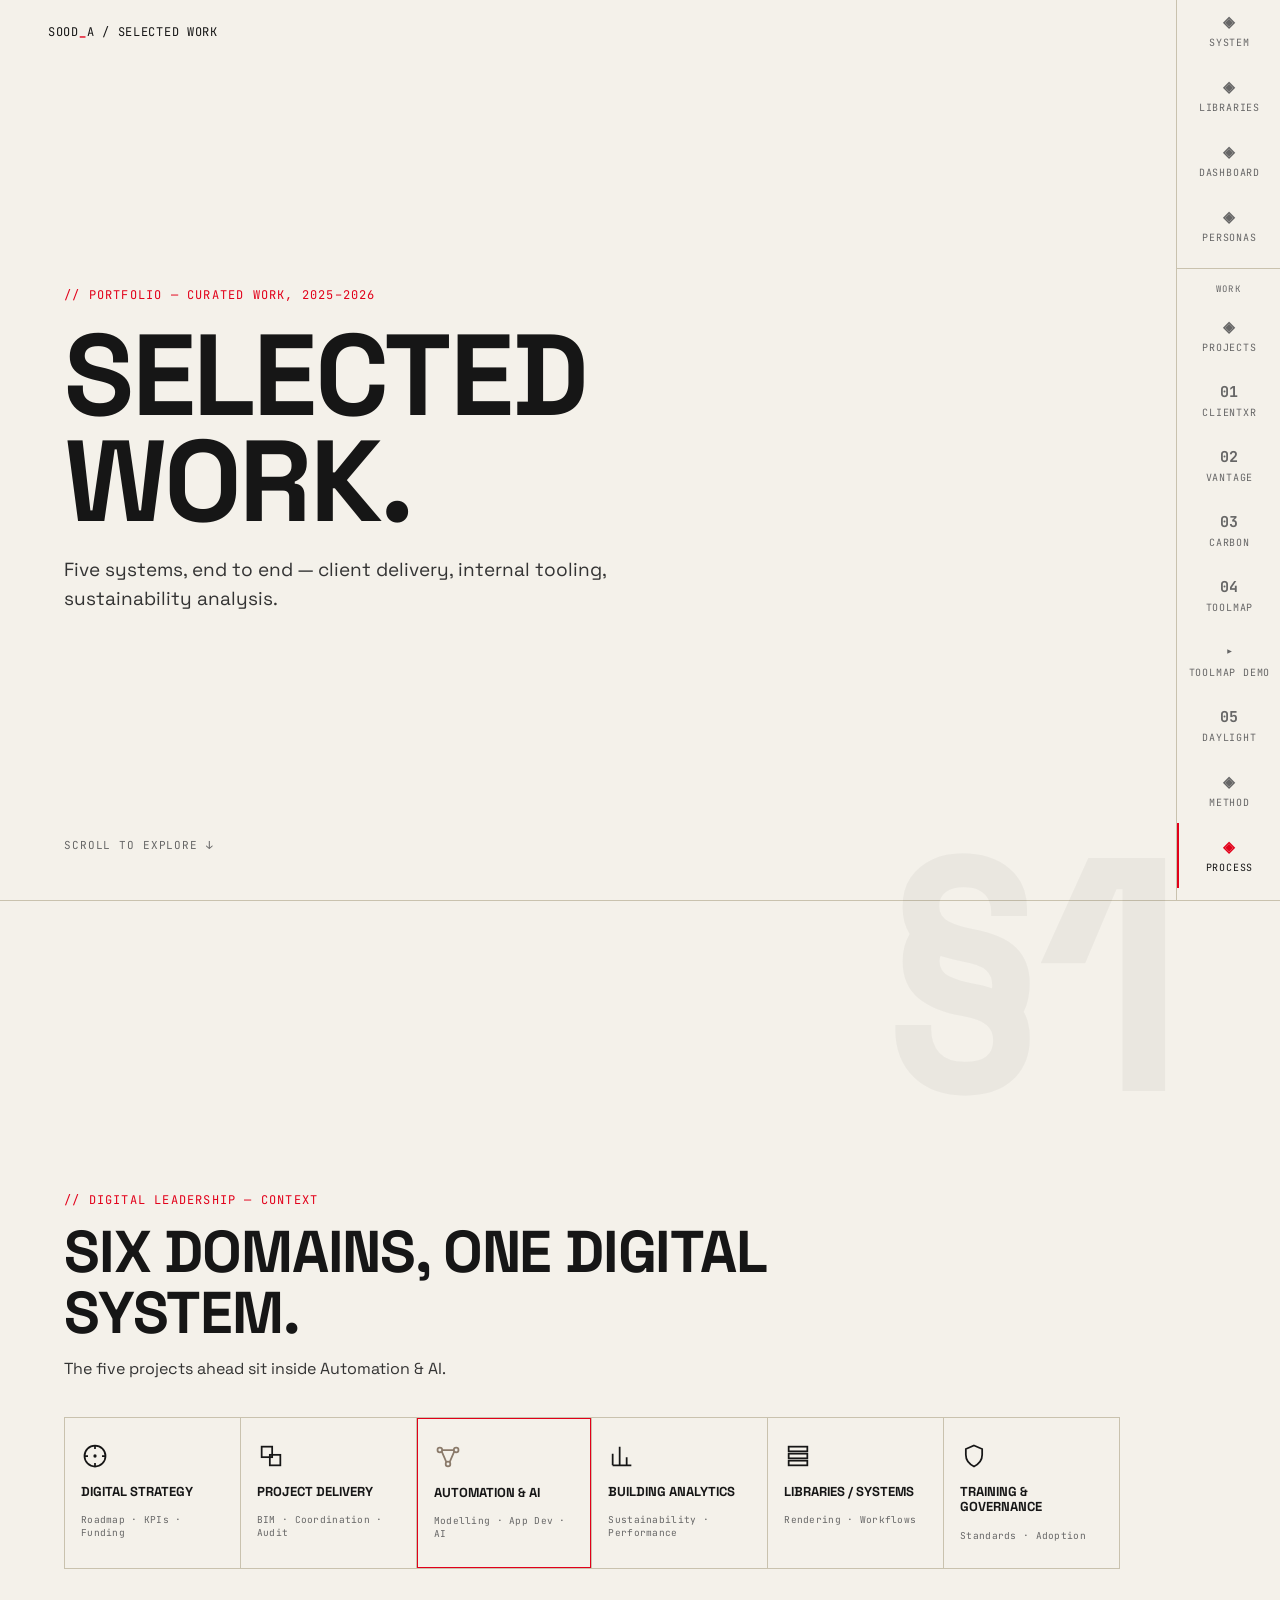
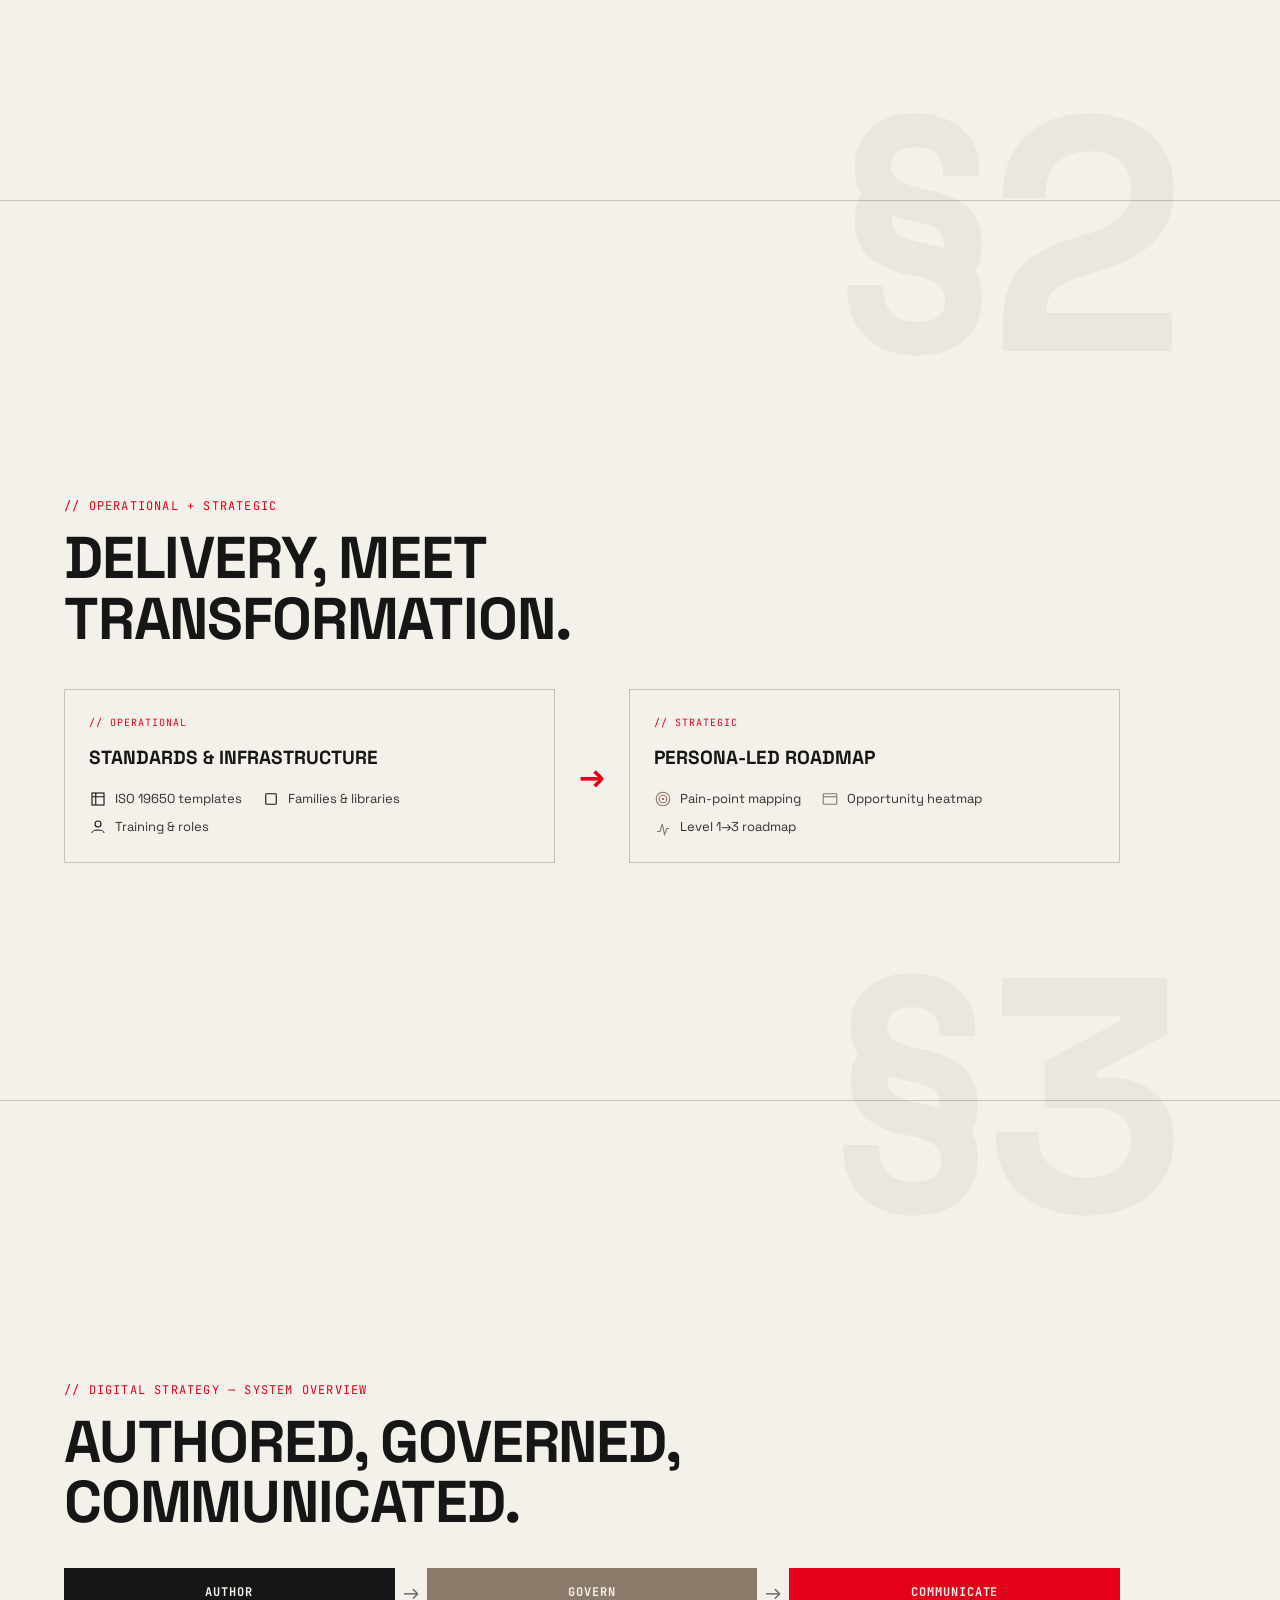
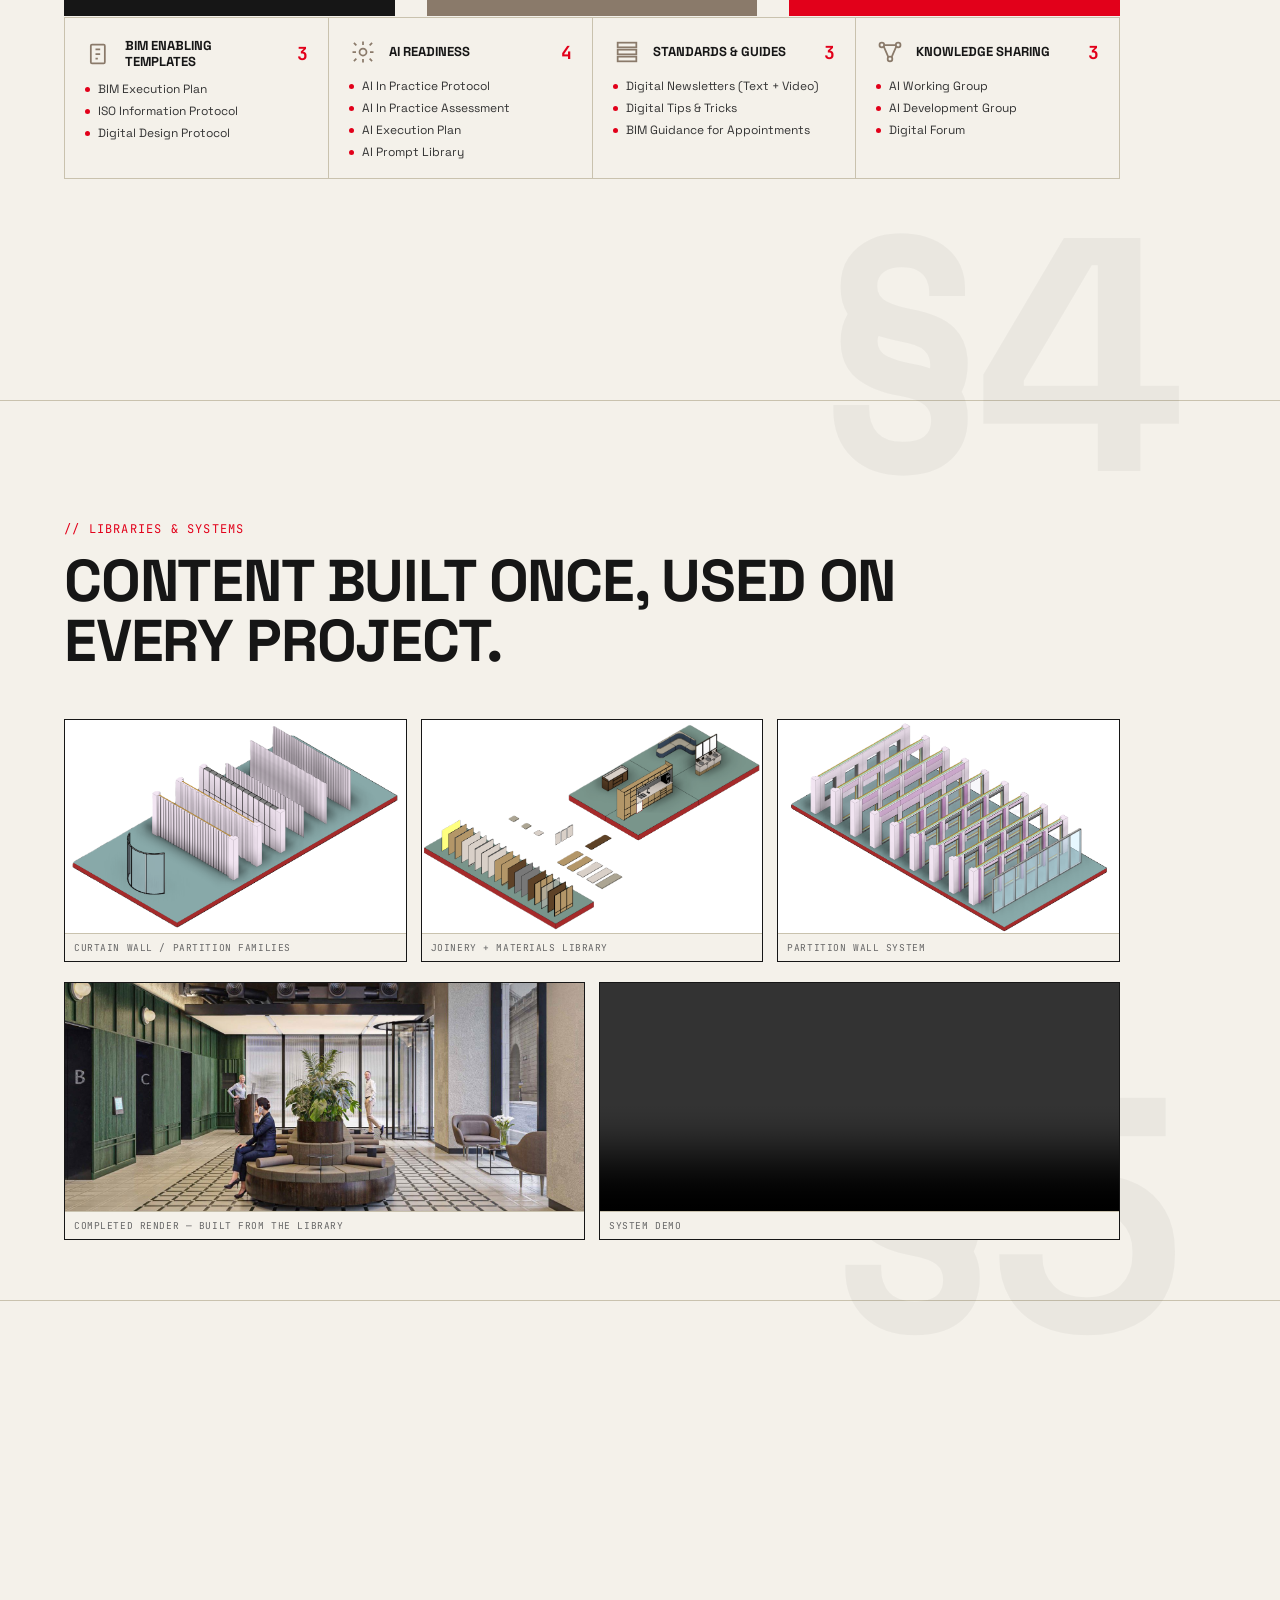
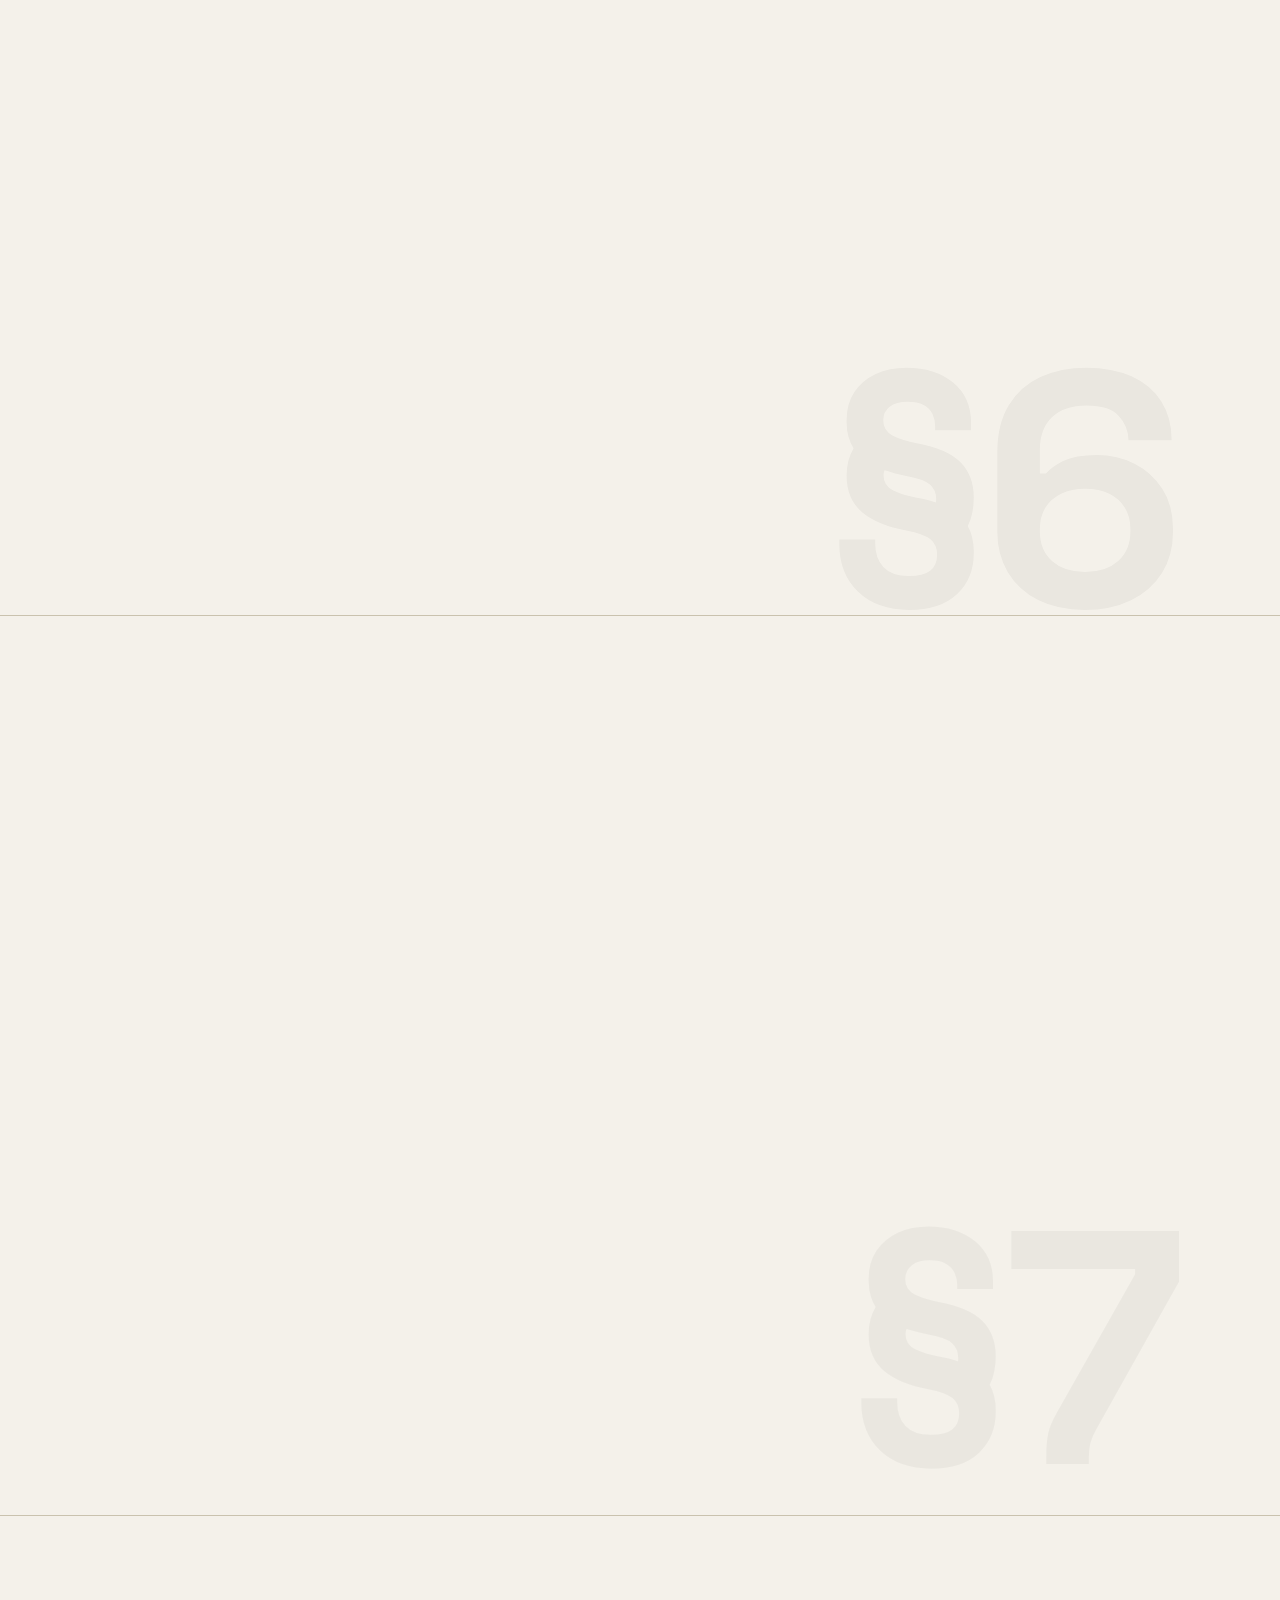
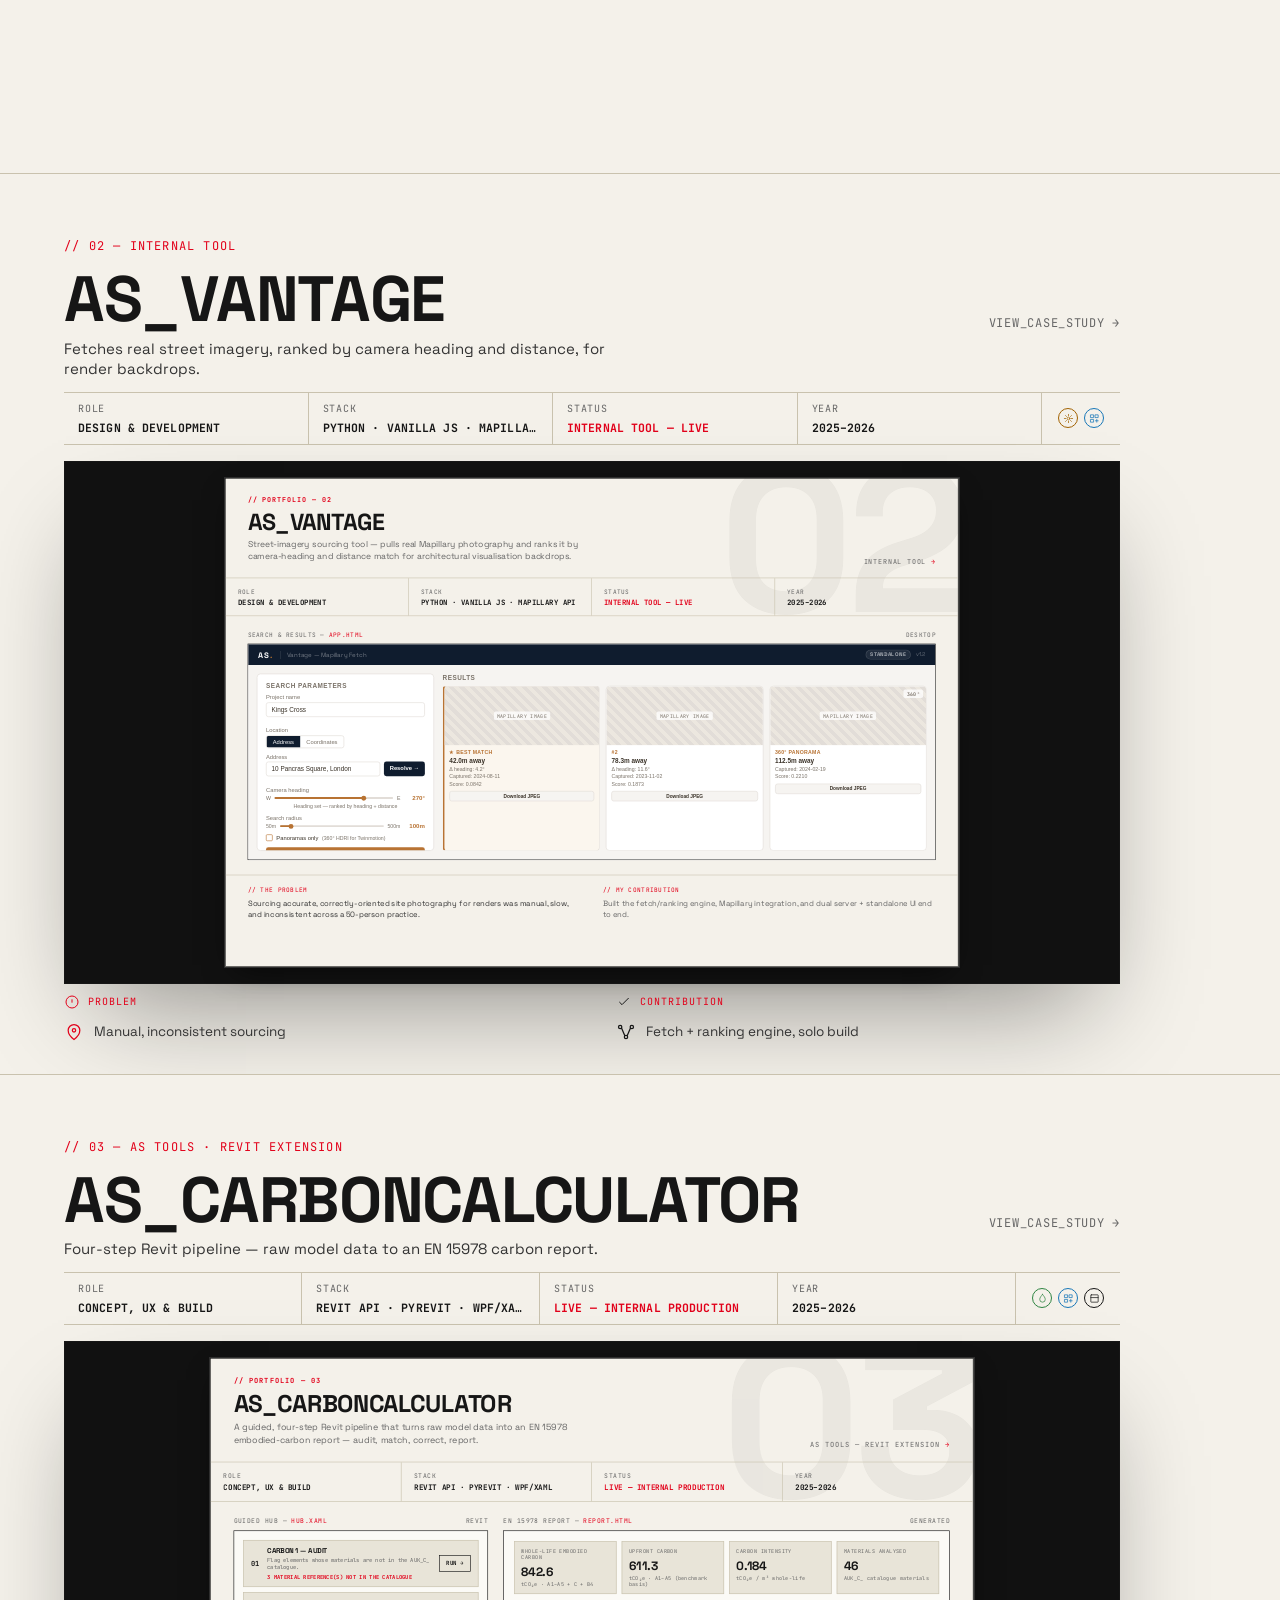
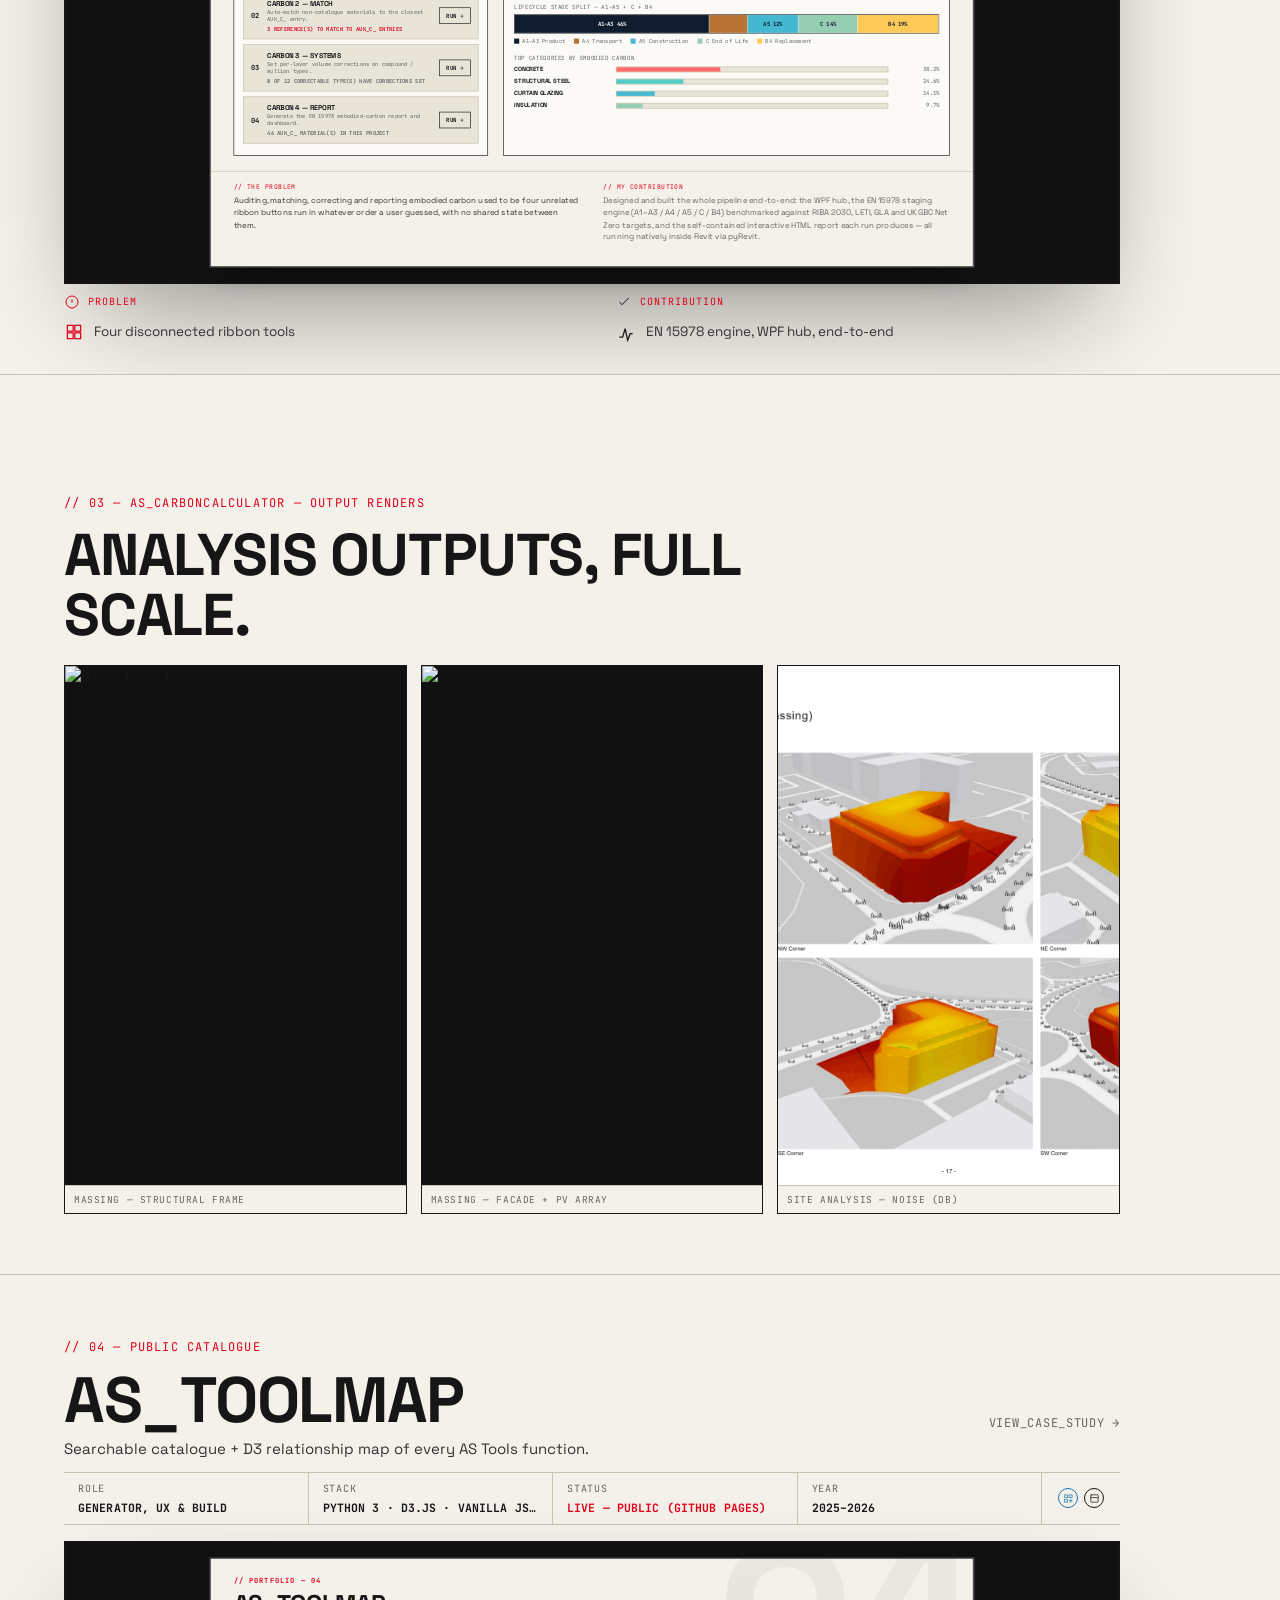
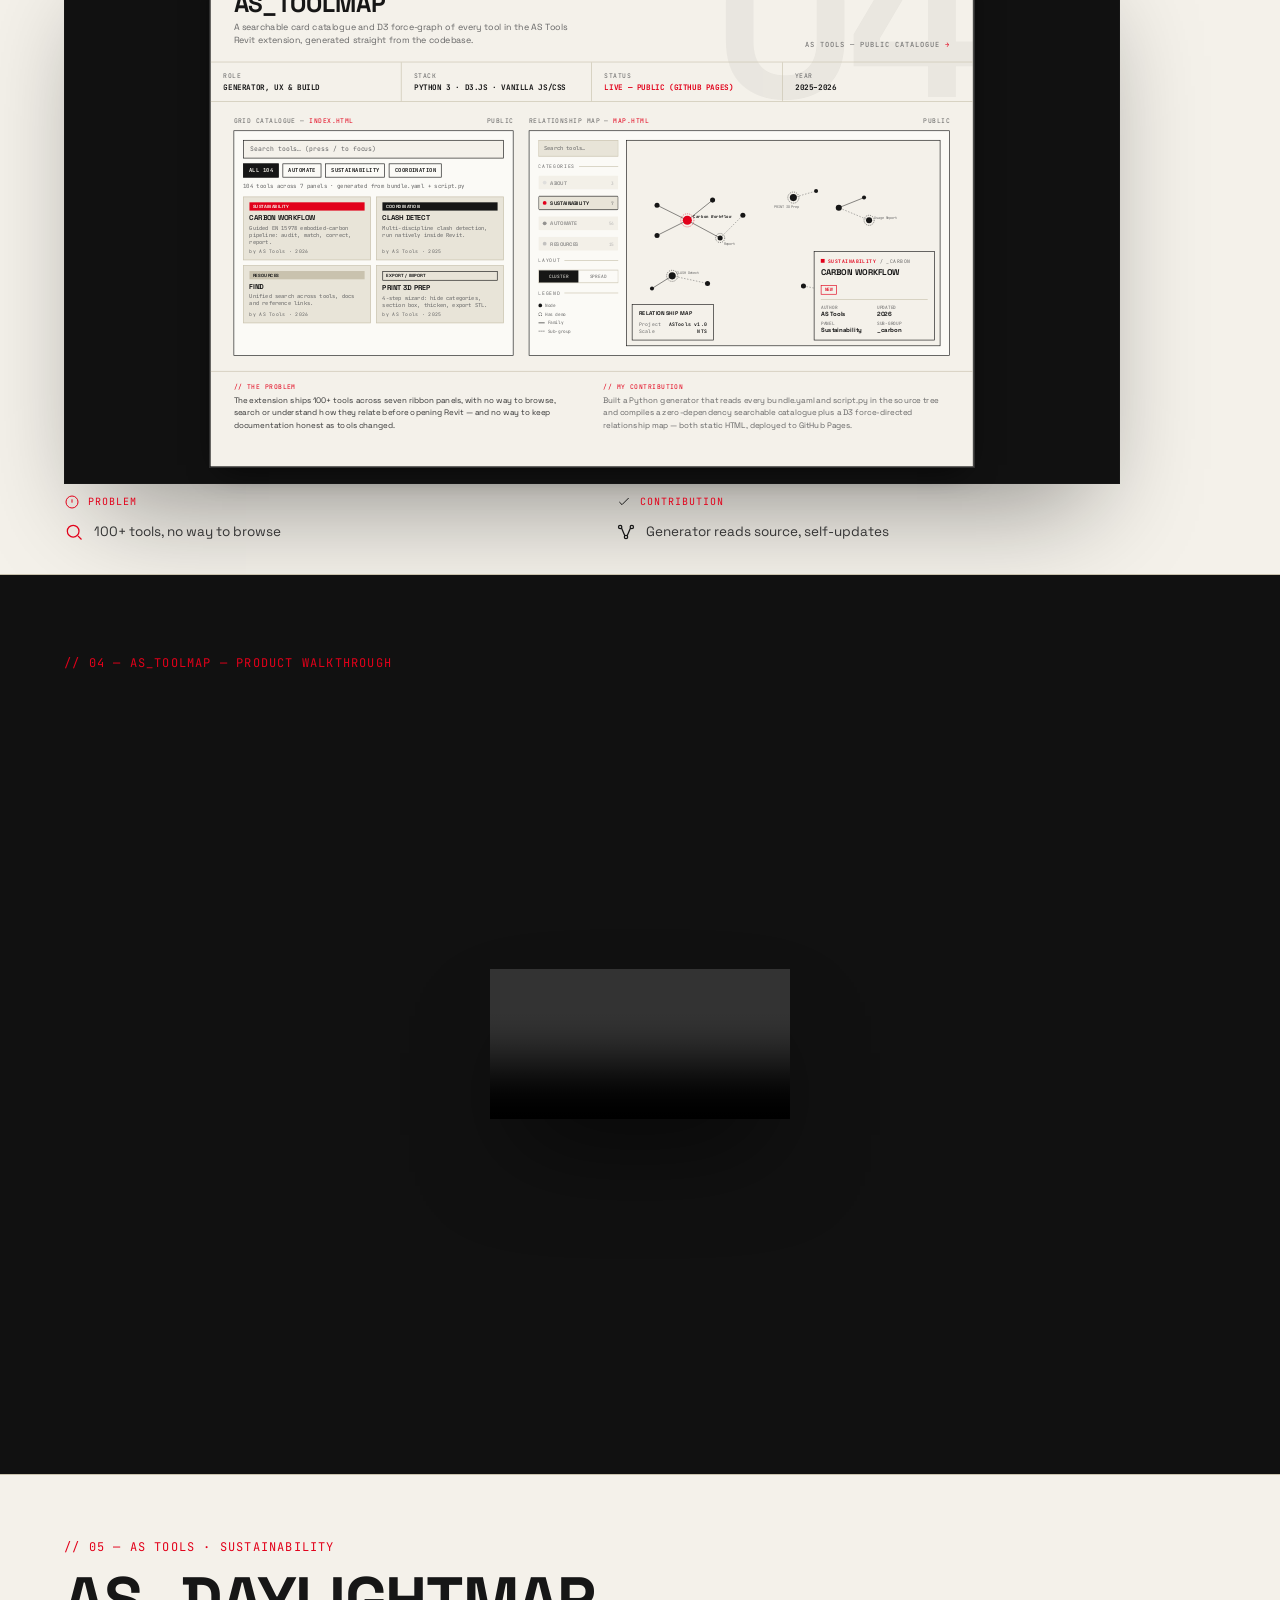
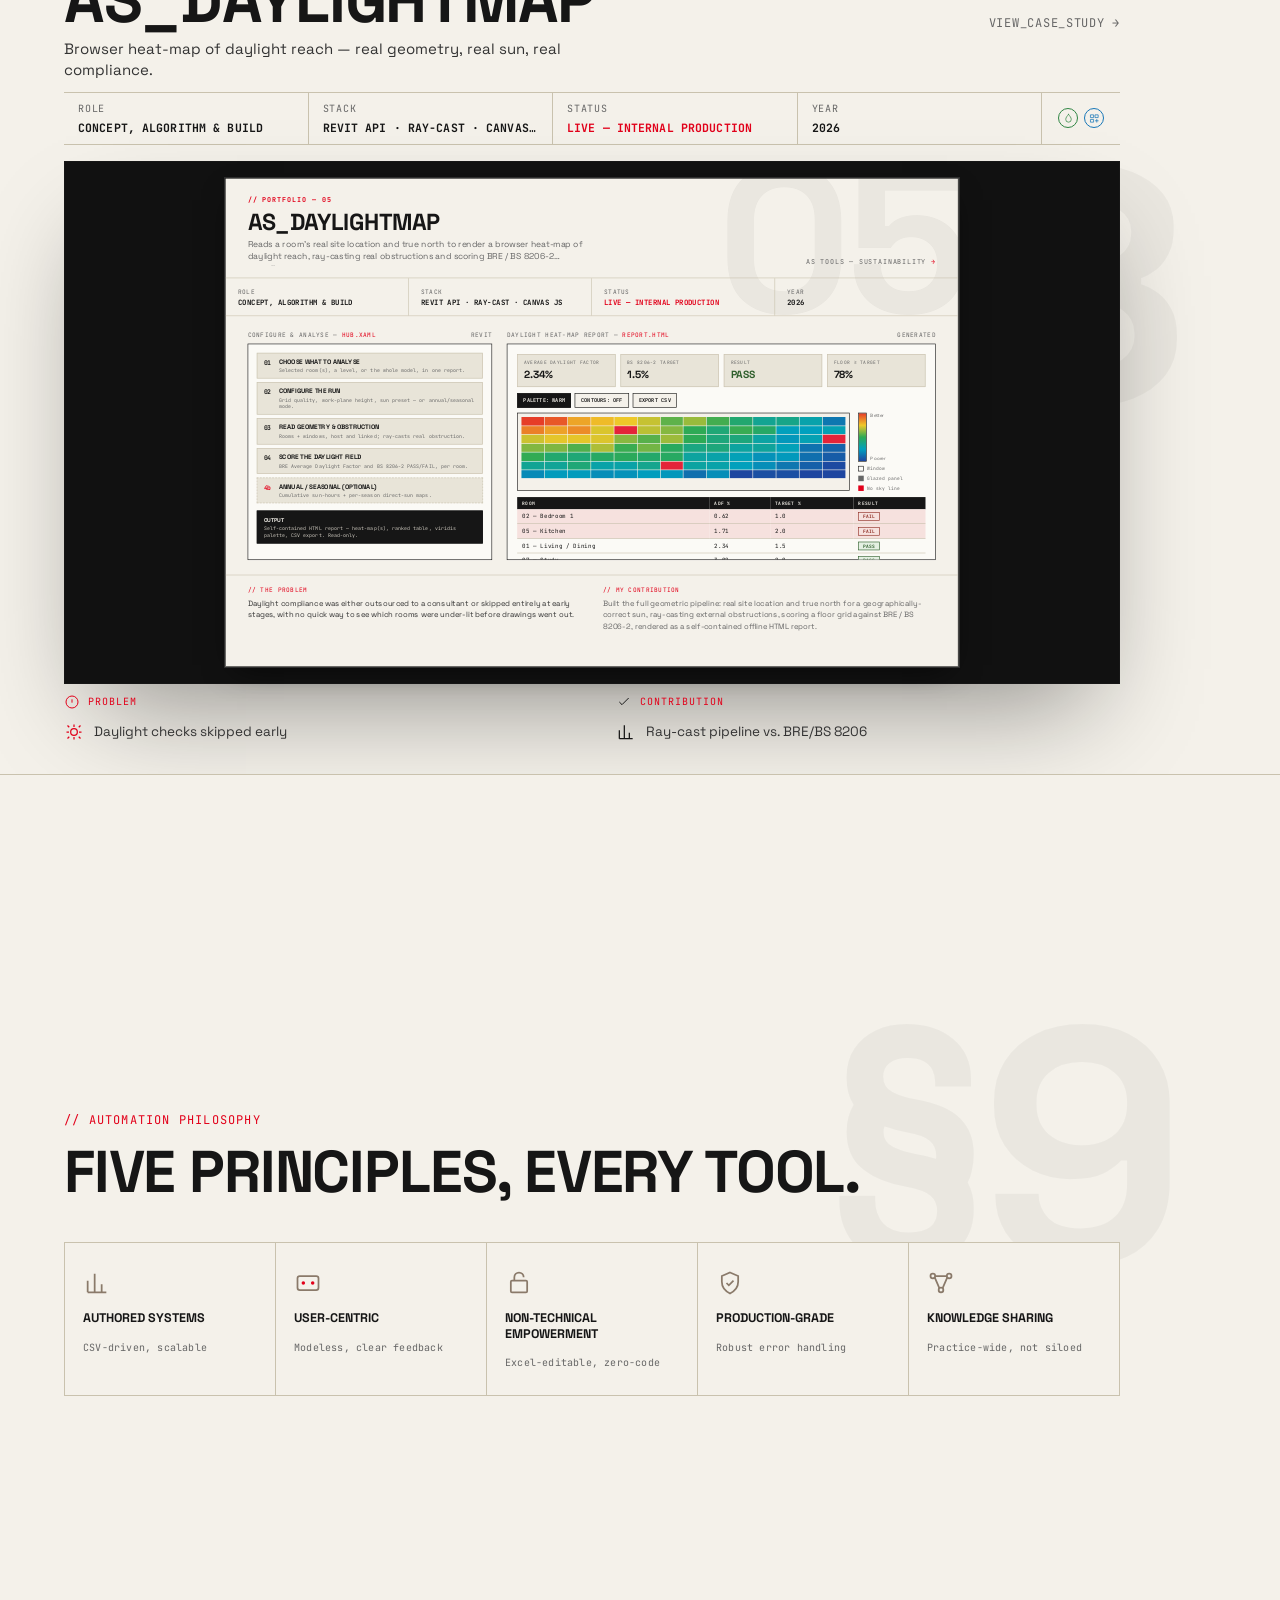
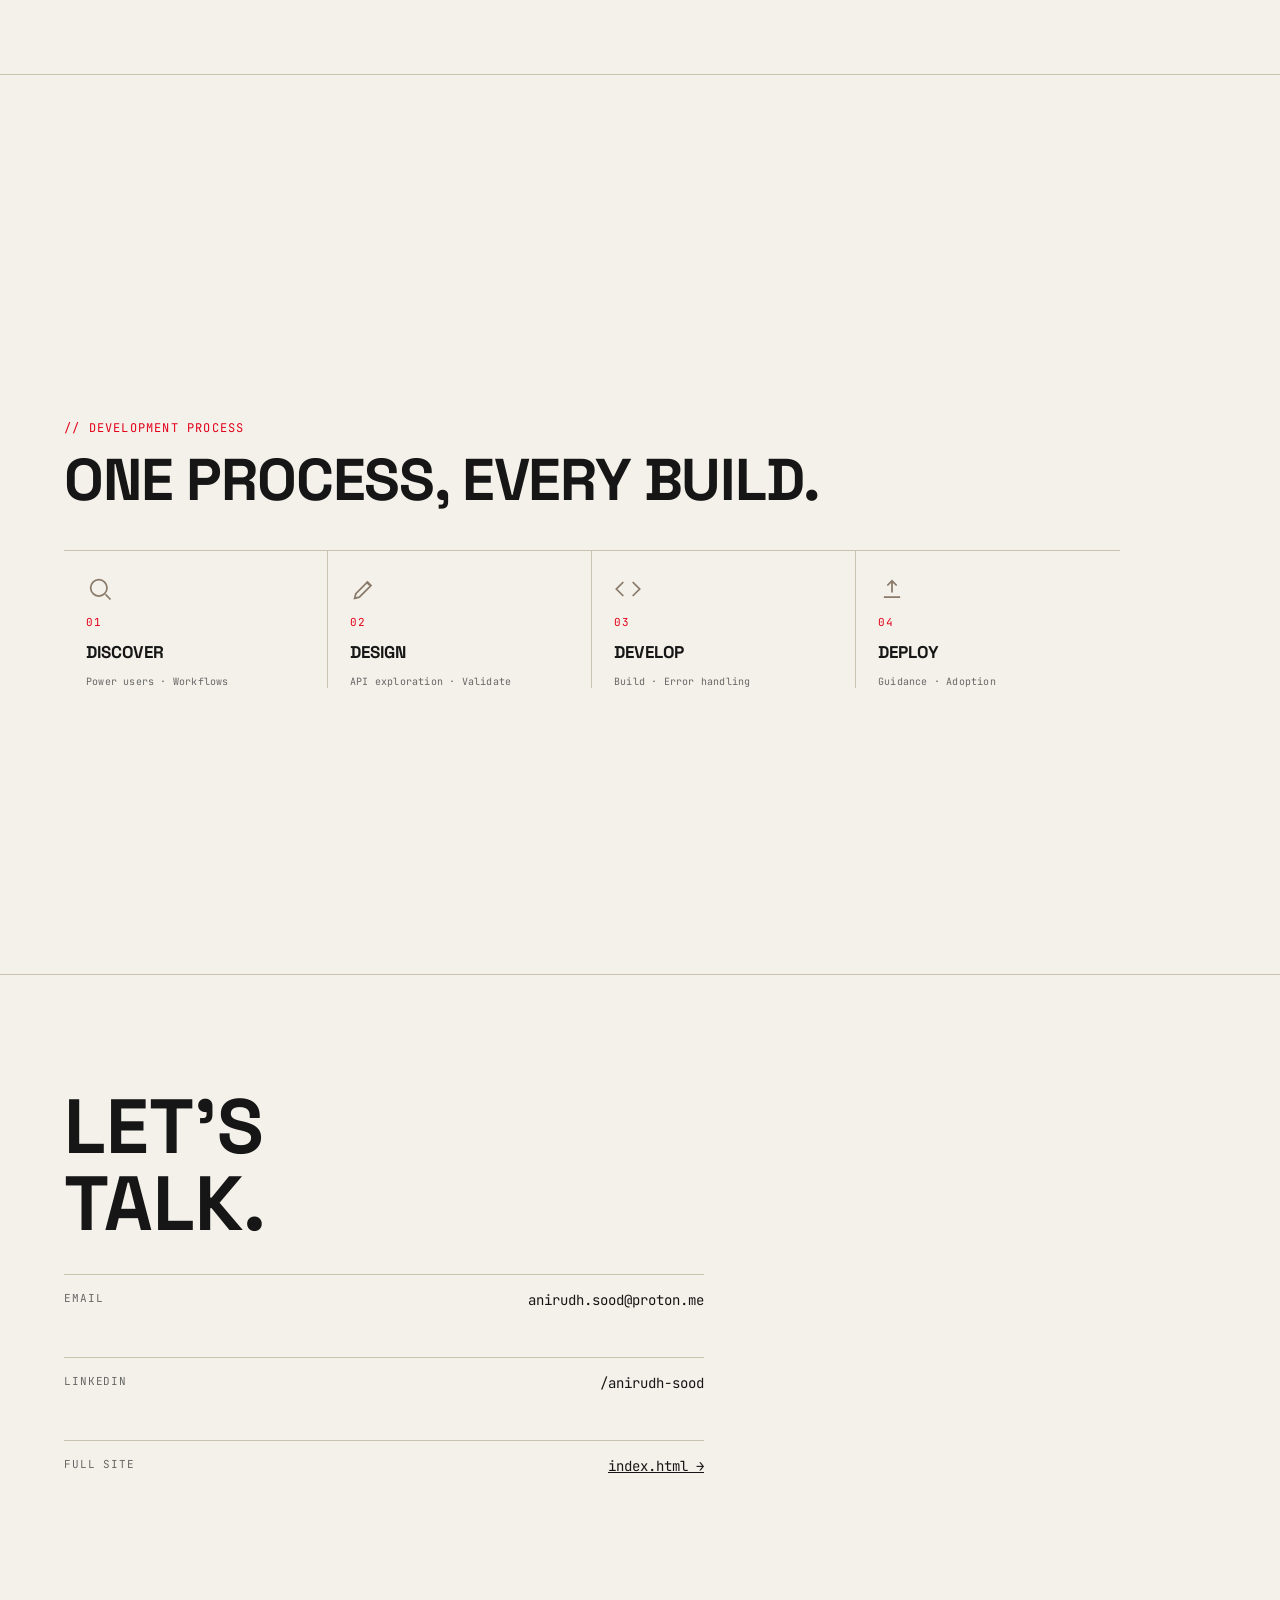
==== Portfolio.html @ 27417935 "commit updates" ====
<!DOCTYPE html>
<html lang="en">
<head>
<meta charset="UTF-8">
<meta name="viewport" content="width=device-width, initial-scale=1.0">
<title>Anirudh Sood — Selected Work</title>
<link rel="preconnect" href="https://fonts.googleapis.com">
<link rel="preconnect" href="https://fonts.gstatic.com" crossorigin>
<link href="https://fonts.googleapis.com/css2?family=JetBrains+Mono:wght@400;500;700&family=Space+Grotesk:wght@400;500;600;700&display=swap" rel="stylesheet">
<style>
*{box-sizing:border-box;margin:0;padding:0}
:root{--ink:#161616;--line:#c9c2ae;--paper:#f4f1ea;--signal:#e2001a;--accent2:#8a7a6a;--muted:#666;--card:#e8e4d8;--t-fast:120ms;--t:240ms;--t-slow:520ms;--ease:cubic-bezier(.2,.7,.2,1)}
.rv{opacity:0;transform:translateY(12px);transition:opacity var(--t-slow) var(--ease) var(--d,0ms),transform var(--t-slow) var(--ease) var(--d,0ms)}
.rv.in{opacity:1;transform:none}
html{scroll-behavior:smooth}
body{background:var(--paper);color:var(--ink);font-family:'Space Grotesk',sans-serif;overflow-x:hidden;scroll-snap-type:y proximity}
.mono{font-family:'JetBrains Mono',monospace}
a{color:var(--ink)}
a:hover{color:var(--signal)}

/* rail nav */
.rail{position:fixed;top:0;right:0;height:100vh;width:104px;z-index:20;display:flex;flex-direction:column;justify-content:flex-start;gap:0;padding:14px 0;overflow-y:auto;scrollbar-width:none;border-left:1px solid var(--line);background:rgba(244,241,234,.9);backdrop-filter:blur(4px)}
.rail::-webkit-scrollbar{display:none}
.rail-group:first-of-type{margin-top:auto}
.rail-group:last-of-type{margin-bottom:auto}
.rail-gl{font-family:'JetBrains Mono',monospace;font-size:9px;letter-spacing:.14em;text-transform:uppercase;color:var(--muted);text-align:center;padding:14px 0 8px;border-top:1px solid var(--line);margin-top:10px}
.rail-group:first-of-type .rail-gl{border-top:none;margin-top:0}
.rail-marker{position:absolute;left:0;top:0;width:2px;height:0;background:var(--signal);transition:transform var(--t-slow) var(--ease),height var(--t) var(--ease);pointer-events:none}
.rail-prog{position:absolute;right:0;top:0;width:1px;background:var(--ink);opacity:.18;height:0}
.rail a{display:flex;flex-direction:column;align-items:center;gap:4px;padding:14px 0;text-decoration:none;color:var(--muted);font-family:'JetBrains Mono',monospace;font-size:10px;letter-spacing:.08em;text-transform:uppercase;border-left:2px solid transparent}
.rail a .rn{font-size:15px;font-weight:700;color:var(--muted)}
.rail a{transition:color var(--t-fast) var(--ease)}
.rail a.on{color:var(--ink)}
.rail a.on .rn{color:var(--signal)}

.brand-fixed{position:fixed;top:24px;left:48px;z-index:20;font-family:'JetBrains Mono',monospace;font-size:12px;letter-spacing:.06em}
.brand-fixed b{color:var(--signal)}

/* cover */
.cover{min-height:100vh;display:flex;flex-direction:column;justify-content:center;padding:0 160px 0 64px;position:relative;scroll-snap-align:start}
.cover .eyebrow{font-family:'JetBrains Mono',monospace;font-size:12px;letter-spacing:.1em;color:var(--signal);text-transform:uppercase;margin-bottom:20px}
.cover h1{font-size:clamp(56px,9vw,132px);font-weight:700;line-height:.92;text-transform:uppercase;letter-spacing:-.02em}
.cover .sub{margin-top:22px;font-size:19px;line-height:1.5;color:#333;max-width:56ch}
.cover .scroll-hint{position:absolute;bottom:48px;left:64px;font-family:'JetBrains Mono',monospace;font-size:11px;letter-spacing:.08em;color:var(--muted);text-transform:uppercase;display:flex;align-items:center;gap:8px}
.cover .scroll-hint::after{content:"↓";animation:bob 1.6s ease-in-out infinite}
@keyframes bob{0%,100%{transform:translateY(0)}50%{transform:translateY(6px)}}

/* project section */
.proj{min-height:100vh;display:flex;flex-direction:column;justify-content:center;padding:64px 160px 32px 64px;border-top:1px solid var(--line);position:relative;scroll-snap-align:start;overflow:hidden}
.proj .index-num{position:absolute;top:-4vw;right:100px;font-size:26vw;font-weight:700;line-height:1;color:var(--ink);opacity:.04;pointer-events:none;letter-spacing:-.02em}
.proj-head{position:relative;z-index:1;display:flex;justify-content:space-between;align-items:flex-end;gap:40px;flex-wrap:wrap}
.proj-eyebrow{font-family:'JetBrains Mono',monospace;font-size:12px;letter-spacing:.1em;color:var(--signal);text-transform:uppercase;margin-bottom:14px}
.proj-head h2{font-size:clamp(36px,5vw,68px);font-weight:700;text-transform:uppercase;letter-spacing:-.02em;line-height:.98}
.proj-head .link{font-family:'JetBrains Mono',monospace;font-size:12px;letter-spacing:.06em;text-transform:uppercase;color:var(--muted);text-decoration:none;white-space:nowrap}
.proj-desc{margin-top:8px;font-size:15px;line-height:1.35;color:#333;max-width:58ch;position:relative;z-index:1}

.proj-spec{position:relative;z-index:1;display:grid;grid-template-columns:repeat(4,1fr) auto;margin-top:12px;border-top:1px solid var(--line);border-bottom:1px solid var(--line);flex-shrink:0}
.proj-spec .cell{padding:9px 14px;border-right:1px solid var(--line);font-family:'JetBrains Mono',monospace;display:flex;flex-direction:column;justify-content:center;min-width:0}
.proj-spec .cell:last-child{border-right:none}
.proj-spec .k{font-size:10px;letter-spacing:.08em;color:var(--muted);text-transform:uppercase}
.proj-spec .v{margin-top:5px;font-size:11.5px;font-weight:700;text-transform:uppercase;letter-spacing:.01em;white-space:nowrap;overflow:hidden;text-overflow:ellipsis}
.proj-spec .v.live{color:var(--signal)}
.proj-spec .cell.personas{border-right:none;flex-direction:row;align-items:center;gap:6px;padding:9px 16px}
.persona-badge{width:20px;height:20px;border-radius:50%;border:1px solid var(--line);display:flex;align-items:center;justify-content:center;flex-shrink:0}
.persona-badge .icon{width:11px;height:11px;stroke:var(--signal);stroke-width:1.6;fill:none;stroke-linecap:round;stroke-linejoin:round}
.persona-key-row{position:relative;z-index:1;display:flex;gap:1px;background:var(--line);border:1px solid var(--line);margin-top:34px}
.persona-key-tile{flex:1;background:var(--paper);padding:22px 12px;display:flex;flex-direction:column;align-items:center;gap:14px;text-align:center}
.persona-key-tile .icon{width:30px;height:30px;stroke:var(--ink);stroke-width:1.3;fill:none;stroke-linecap:round;stroke-linejoin:round}
.persona-key-tile span{font-family:'JetBrains Mono',monospace;font-size:10px;letter-spacing:.04em;text-transform:uppercase;color:var(--muted);line-height:1.3}
.p-director{--p-color:#161616}
.p-architect{--p-color:oklch(55% 0.13 25)}
.p-designer{--p-color:oklch(55% 0.13 70)}
.p-techarch{--p-color:oklch(55% 0.13 245)}
.p-sustain{--p-color:oklch(55% 0.13 148)}
.persona-key-tile.p-director .icon,.persona-key-tile.p-architect .icon,.persona-key-tile.p-designer .icon,.persona-key-tile.p-techarch .icon,.persona-key-tile.p-sustain .icon{stroke:var(--p-color)}
.persona-badge.p-director,.persona-badge.p-architect,.persona-badge.p-designer,.persona-badge.p-techarch,.persona-badge.p-sustain{border-color:var(--p-color)}
.persona-badge.p-director .icon,.persona-badge.p-architect .icon,.persona-badge.p-designer .icon,.persona-badge.p-techarch .icon,.persona-badge.p-sustain .icon{stroke:var(--p-color)}

.proj-stage{position:relative;z-index:1;margin-top:16px;flex:1;min-height:240px;padding:16px;display:flex;align-items:center;justify-content:center;box-shadow:0 50px 100px -30px rgba(0,0,0,.4);border:1px solid var(--ink);background:#111}
.proj-stage .frame-wrap{position:relative;overflow:hidden;background:#2a2a2a;margin:0 auto;outline:1px solid #2e2e2e;box-shadow:0 10px 30px -12px rgba(0,0,0,.8);transition:transform var(--t-slow) var(--ease),outline-color var(--t) var(--ease),box-shadow var(--t-slow) var(--ease)}
.proj-stage:hover .frame-wrap{transform:translateY(-6px);outline-color:rgba(244,241,234,.4);box-shadow:0 24px 44px -16px rgba(0,0,0,.9)}
.stage-open{position:absolute;inset:0;z-index:2;display:flex;align-items:flex-end;justify-content:flex-end;padding:18px;background:linear-gradient(to top,rgba(17,17,17,.65),rgba(17,17,17,0) 45%);border:none;cursor:pointer;font-family:'JetBrains Mono',monospace;font-size:11px;letter-spacing:.08em;text-transform:uppercase;color:var(--paper);opacity:0;transition:opacity var(--t) var(--ease)}
.proj-stage:hover .stage-open,.stage-open:focus-visible{opacity:1}
.stage-open span{border-bottom:1px solid var(--signal);padding-bottom:3px}
.case-overlay{position:fixed;inset:0;z-index:60;background:rgba(12,12,12,.94);display:none;flex-direction:column;padding:56px 28px 28px}
.case-overlay.open{display:flex}
.case-overlay iframe{flex:1;width:100%;border:1px solid var(--ink);background:#111}
.case-bar{display:flex;justify-content:space-between;align-items:center;gap:24px;padding-bottom:12px;font-family:'JetBrains Mono',monospace;font-size:11px;letter-spacing:.08em;text-transform:uppercase;color:var(--paper)}
.case-bar a,.case-bar button{font:inherit;color:var(--paper);background:none;border:1px solid rgba(244,241,234,.35);padding:8px 14px;cursor:pointer;text-decoration:none;transition:background var(--t-fast) var(--ease),color var(--t-fast) var(--ease)}
.case-bar a:hover,.case-bar button:hover{background:var(--signal);border-color:var(--signal);color:var(--paper)}
.case-bar .ct{margin-right:auto;color:var(--signal)}
.proj-stage iframe{position:absolute;top:0;left:0;width:1200px;height:800px;border:none;pointer-events:none;transform-origin:top left}

.proj-foot{position:relative;z-index:1;display:grid;grid-template-columns:1fr 1fr;gap:48px;margin-top:10px;flex-shrink:0}
.proj-foot .tag-row{display:flex;flex-direction:column;gap:10px}
.proj-foot .tag{display:flex;align-items:center;gap:10px;font-size:13.5px;color:#333}
.proj-foot .tag .icon{width:20px;height:20px;stroke:var(--signal)}
.proj-foot .col-label{font-family:'JetBrains Mono',monospace;font-size:10px;letter-spacing:.1em;color:var(--signal);text-transform:uppercase;margin-bottom:12px;display:flex;align-items:center;gap:8px}
.proj-foot .col:last-child .tag .icon{stroke:var(--ink)}

.figrow{position:relative;z-index:1;display:flex;gap:14px;margin-top:28px}
.figrow figure{flex:1;min-width:0;margin:0;border:1px solid var(--ink);display:flex;flex-direction:column;background:var(--paper)}
.figrow .thumb{position:relative;overflow:hidden;background:#111;aspect-ratio:16/10}
.figrow img,.figrow video{position:absolute;inset:0;width:100%;height:100%;object-fit:contain;display:block}
.figrow figcaption{font-family:'JetBrains Mono',monospace;font-size:9.5px;letter-spacing:.06em;text-transform:uppercase;color:var(--muted);padding:7px 9px;border-top:1px solid var(--line)}
.figrow--cover img,.figrow--cover video{object-fit:cover}
.figrow--light .thumb{background:#fff}
.figrow--lead{margin-top:48px;flex:0 0 auto}
.figrow--fill{flex:1;min-height:180px;margin-top:20px}
.figrow--fill figure{align-self:stretch;min-height:0}
.figrow--fill .thumb{flex:1;min-height:0;aspect-ratio:auto}

.media-full{padding-top:120px}

.video-page{min-height:100vh;display:flex;flex-direction:column;justify-content:center;padding:80px 64px;border-top:1px solid var(--line);position:relative;scroll-snap-align:start;background:#111}
.video-page-label{font-family:'JetBrains Mono',monospace;font-size:12px;letter-spacing:.1em;color:var(--signal);text-transform:uppercase;margin-bottom:24px}
.video-page-frame{flex:1;min-height:0;display:flex;align-items:center;justify-content:center;overflow:hidden;position:relative}
.video-page-frame video{max-width:100%;max-height:100%;width:auto;height:auto;display:block;box-shadow:0 50px 100px -30px rgba(0,0,0,.6)}
@media (max-width:900px){.figrow{flex-direction:column}.figrow--fill .thumb{height:220px}}

.lib-narrative{display:flex;flex-direction:column;justify-content:flex-start;min-height:100vh;padding:120px 160px 56px 64px}
.lib-narrative h2{margin-bottom:0}
@media (max-width:900px){.lib-narrative{height:auto}}

.dash-toolbar{position:relative;z-index:1;display:flex;gap:8px;flex-wrap:wrap;margin-top:36px}
.dash-btn{font-family:'JetBrains Mono',monospace;font-size:10.5px;letter-spacing:.06em;text-transform:uppercase;padding:8px 16px;border:1px solid var(--line);background:var(--paper);color:var(--muted);cursor:pointer;transition:all .18s ease}
.dash-btn.active{border-color:var(--ink);background:var(--ink);color:var(--paper)}
.dash-btn:hover{border-color:var(--signal);color:var(--signal)}
.dash-btn.active:hover{color:var(--paper)}
.dash-supergroup-label{position:relative;z-index:1;font-family:'JetBrains Mono',monospace;font-size:11px;letter-spacing:.1em;text-transform:uppercase;color:var(--signal);font-weight:700;margin:28px 0 12px;border-top:2px solid var(--ink);padding-top:12px}
.dash-card-grid{position:relative;z-index:1;display:grid;grid-template-columns:repeat(auto-fit,minmax(200px,1fr));gap:1px;background:var(--line);border:1px solid var(--line)}
.dash-card{background:var(--paper);padding:16px 16px 18px;display:flex;flex-direction:column;gap:10px;opacity:1;transform:scale(1);transition:opacity .3s ease,filter .3s ease}
.dash-card.dim{opacity:.25;filter:grayscale(1)}
.dash-card-top{display:flex;justify-content:space-between;align-items:baseline;gap:8px}
.dash-card h4{font-size:12.5px;font-weight:700;text-transform:uppercase;line-height:1.2;letter-spacing:.01em}
.dash-card .total{font-family:'JetBrains Mono',monospace;font-size:20px;font-weight:700;color:var(--ink)}
.dash-bar{display:flex;height:8px;width:100%;background:var(--card);overflow:hidden}
.dash-bar span{height:100%;transform-origin:left center;transform:scaleX(1);transition:transform var(--t-slow) var(--ease),width var(--t-slow) var(--ease)}
.dash-bar.reset span{transform:scaleX(0)}
.dash-bar .b-l1{background:var(--signal)}
.dash-bar .b-l2{background:#ec8181}
.dash-bar .b-l3{background:#f6dede}
.dash-legend-mini{display:flex;gap:10px;font-family:'JetBrains Mono',monospace;font-size:9px;color:var(--muted);text-transform:uppercase}
.dash-legend-mini span{display:flex;align-items:center;gap:4px}
.dash-legend-mini .sw{width:7px;height:7px;flex-shrink:0}
.dash-live-tags{display:flex;flex-wrap:wrap;gap:5px;margin-top:2px}
.dash-live-tag{font-size:10.5px;padding:3px 8px;border-radius:10px;background:var(--signal);color:var(--paper);font-weight:700;white-space:nowrap}
.dash-live-tag::before{content:'\25CF ';font-size:7px}

.sys-stages{position:relative;z-index:1;display:grid;grid-template-columns:1fr 32px 1fr 32px 1fr;align-items:center;margin-top:36px}
.sys-stage{padding:16px 20px;text-align:center;font-family:'JetBrains Mono',monospace;font-size:12px;letter-spacing:.08em;text-transform:uppercase;font-weight:700;color:var(--paper)}
.sys-stage.author{background:var(--ink)}
.sys-stage.govern{background:#8a7a6a}
.sys-stage.communicate{background:var(--signal)}
.sys-arrow{text-align:center;font-size:20px;color:var(--muted)}
.sys-card-grid{position:relative;z-index:1;display:grid;grid-template-columns:repeat(auto-fit,minmax(230px,1fr));gap:1px;background:var(--line);border:1px solid var(--line);margin-top:1px}
.sys-card{background:var(--paper);padding:20px 20px 18px;display:flex;flex-direction:column;gap:12px}
.sys-card-top{display:flex;align-items:center;gap:12px}
.sys-card h4{font-size:13px;font-weight:700;text-transform:uppercase;line-height:1.2;flex:1}
.sys-card .total{font-family:'JetBrains Mono',monospace;font-size:18px;font-weight:700;color:var(--signal)}
.sys-doc-tags{display:flex;flex-direction:column;gap:6px}
.sys-doc-tag{display:flex;align-items:center;gap:8px;font-size:12px;color:#333}
.sys-doc-tag .dot{width:5px;height:5px;background:var(--signal);flex-shrink:0;border-radius:50%}

/* closing */
.narrative{min-height:100vh;display:flex;flex-direction:column;justify-content:center;padding:120px 160px 60px 64px;border-top:1px solid var(--line);position:relative;scroll-snap-align:start}
.narrative .index-num{position:absolute;top:-4vw;right:100px;font-size:26vw;font-weight:700;line-height:1;color:var(--ink);opacity:.04;pointer-events:none;letter-spacing:-.02em}
.narrative-eyebrow{font-family:'JetBrains Mono',monospace;font-size:12px;letter-spacing:.1em;color:var(--signal);text-transform:uppercase;margin-bottom:14px;position:relative;z-index:1}
.narrative h2{font-size:clamp(34px,4.6vw,60px);font-weight:700;text-transform:uppercase;letter-spacing:-.02em;line-height:1.02;max-width:22ch;position:relative;z-index:1}
.narrative .lede{margin-top:14px;font-size:16px;line-height:1.5;color:#333;max-width:60ch;position:relative;z-index:1}
.icon{width:28px;height:28px;stroke:var(--ink);fill:none;stroke-width:1.5;flex-shrink:0}
.icon.accent{stroke:var(--accent2)}
.icon.warn{stroke:var(--signal)}

.domain-grid{position:relative;z-index:1;display:grid;grid-template-columns:repeat(6,1fr);gap:1px;background:var(--line);margin-top:36px;border:1px solid var(--line)}
.domain-card{background:var(--paper);padding:24px 16px;display:flex;flex-direction:column;gap:14px;min-height:150px}
.domain-card h3{font-size:13px;font-weight:700;text-transform:uppercase;line-height:1.2}
.domain-card .tags{font-family:'JetBrains Mono',monospace;font-size:9.5px;color:var(--muted);letter-spacing:.03em}

.bridge-row{position:relative;z-index:1;display:grid;grid-template-columns:1fr auto 1fr;align-items:center;gap:24px;margin-top:40px}
.bridge-block{border:1px solid var(--line);padding:26px 24px;display:flex;flex-direction:column;gap:16px}
.bridge-block .bk{font-family:'JetBrains Mono',monospace;font-size:10px;letter-spacing:.1em;color:var(--signal);text-transform:uppercase}
.bridge-block h4{font-size:19px;font-weight:700;text-transform:uppercase}
.bridge-block .tag-row{display:flex;flex-wrap:wrap;gap:10px 20px;margin-top:4px}
.bridge-block .tag{display:flex;align-items:center;gap:8px;font-size:13px;color:#333}
.bridge-arrow{font-size:32px;color:var(--signal);font-weight:700}

.principle-grid{position:relative;z-index:1;display:grid;grid-template-columns:repeat(5,1fr);gap:1px;background:var(--line);margin-top:40px;border:1px solid var(--line)}
.principle-card{background:var(--paper);padding:26px 18px;display:flex;flex-direction:column;gap:14px;align-items:flex-start}
.principle-card h4{font-size:12.5px;font-weight:700;text-transform:uppercase;line-height:1.25}
.principle-card .tagline{font-family:'JetBrains Mono',monospace;font-size:10px;color:var(--muted);letter-spacing:.02em}

.process-row{position:relative;z-index:1;display:grid;grid-template-columns:repeat(4,1fr);margin-top:40px;border-top:1px solid var(--line)}
.process-step{padding:24px 22px 0;border-right:1px solid var(--line);display:flex;flex-direction:column;gap:12px}
.process-step:last-child{border-right:none}
.process-step .stn{font-family:'JetBrains Mono',monospace;font-size:11px;letter-spacing:.08em;color:var(--signal);text-transform:uppercase}
.process-step h4{font-size:17px;font-weight:700;text-transform:uppercase}
.process-step .tags{font-family:'JetBrains Mono',monospace;font-size:10px;color:var(--muted);letter-spacing:.02em}

.closing{min-height:70vh;display:flex;flex-direction:column;justify-content:center;padding:0 160px 0 64px;border-top:1px solid var(--line);scroll-snap-align:start}
.closing h2{font-size:clamp(40px,6vw,80px);font-weight:700;text-transform:uppercase;line-height:1.0}
.closing .crow{display:flex;justify-content:space-between;padding:16px 0;border-top:1px solid var(--line);font-family:'JetBrains Mono',monospace;font-size:14px;max-width:640px;margin-top:32px}
.closing .crow span:first-child{color:var(--muted);text-transform:uppercase;font-size:11px;letter-spacing:.08em}
footer{padding:28px 64px;display:flex;justify-content:space-between;font-family:'JetBrains Mono',monospace;font-size:11px;color:var(--muted);letter-spacing:.05em;border-top:1px solid var(--line)}

.intro-index{position:relative;z-index:1;margin-top:36px;border-top:1px solid var(--ink)}
.intro-index a{position:relative;display:flex;align-items:center;gap:28px;min-height:118px;padding:0 4px;border-bottom:1px solid var(--line);text-decoration:none;color:var(--ink);overflow:hidden}
.intro-index a:hover{background:var(--ink);color:var(--paper)}
.intro-index a:hover .icon-badge{border-color:var(--paper)}
.intro-index a:hover .icon{stroke:var(--paper)}
.intro-index a:hover .ik{color:#bbb}
.intro-index .num-bg{position:absolute;left:0;top:50%;transform:translateY(-50%);font-size:108px;font-weight:700;line-height:1;color:var(--ink);opacity:.05;pointer-events:none}
.intro-index .icon-badge{width:58px;height:58px;border:1px solid var(--line);border-radius:50%;display:flex;align-items:center;justify-content:center;flex-shrink:0;position:relative;z-index:1;margin-left:88px}
.intro-index .main{flex:1;display:flex;justify-content:space-between;align-items:baseline;gap:24px;position:relative;z-index:1}
.intro-index h4{font-size:clamp(24px,3vw,38px);font-weight:700;text-transform:uppercase;letter-spacing:-.01em}
.intro-index .ik{font-family:'JetBrains Mono',monospace;font-size:11px;color:var(--muted);text-transform:uppercase;letter-spacing:.05em;white-space:nowrap}

@media (prefers-reduced-motion:reduce){
  html{scroll-behavior:auto}
  *,*::before,*::after{animation-duration:.001ms !important;animation-iteration-count:1 !important;transition-duration:.001ms !important}
  .rv{opacity:1;transform:none}
  .proj-stage:hover .frame-wrap{transform:none}
}
@media (max-width:900px){
  .rail{display:none}
  .cover,.proj,.closing,.narrative{padding-left:28px;padding-right:28px}
  .proj-spec{grid-template-columns:1fr 1fr}
  .proj-foot{grid-template-columns:1fr}
  .domain-grid,.principle-grid{grid-template-columns:1fr 1fr}
  .bridge-row,.process-row{grid-template-columns:1fr}
  .bridge-arrow{transform:rotate(90deg);justify-self:center}
  .intro-index a{gap:14px;min-height:90px}
  .intro-index .num-bg{font-size:60px}
  .intro-index .icon-badge{margin-left:20px;width:44px;height:44px}
  .intro-index .main{flex-direction:column !important;align-items:flex-start !important;text-align:left !important;gap:4px}
}
</style>
</head>
<body>

<div class="brand-fixed">SOOD<b>_</b>A / SELECTED WORK</div>
<nav class="rail" id="rail">
  <span class="rail-marker" id="railMarker"></span><span class="rail-prog" id="railProg"></span>
  <div class="rail-group"><div class="rail-gl">Practice</div>
  <a href="#context" data-t="context"><span class="rn">◈</span>Context</a>
  <a href="#focus" data-t="focus"><span class="rn">◈</span>Focus</a>
  <a href="#system" data-t="system"><span class="rn">◈</span>System</a>
  <a href="#libraries" data-t="libraries"><span class="rn">◈</span>Libraries</a>
  <a href="#dashboard" data-t="dashboard"><span class="rn">◈</span>Dashboard</a>
  <a href="#personas" data-t="personas"><span class="rn">◈</span>Personas</a>
  </div>
  <div class="rail-group"><div class="rail-gl">Work</div>
  <a href="#projects-intro" data-t="projects-intro"><span class="rn">◈</span>Projects</a>
  <a href="#p1" data-t="p1"><span class="rn">01</span>ClientXR</a>
  <a href="#p2" data-t="p2"><span class="rn">02</span>Vantage</a>
  <a href="#p3" data-t="p3"><span class="rn">03</span>Carbon</a>
  <a href="#p4" data-t="p4"><span class="rn">04</span>ToolMap</a>
  <a href="#p4-video" data-t="p4-video"><span class="rn">▸</span>ToolMap Demo</a>
  <a href="#p5" data-t="p5"><span class="rn">05</span>Daylight</a>
  <a href="#philosophy" data-t="philosophy"><span class="rn">◈</span>Method</a>
  <a href="#process" data-t="process"><span class="rn">◈</span>Process</a>
  </div>
</nav>

<section class="cover" id="cover">
  <div class="eyebrow">// PORTFOLIO — CURATED WORK, 2025–2026</div>
  <h1>SELECTED<br>WORK.</h1>
  <p class="sub">Five systems, end to end — client delivery, internal tooling, sustainability analysis.</p>
  <div class="scroll-hint">Scroll to explore</div>
</section>

<section class="narrative" id="context" data-screen-label="Context">
  <div class="index-num">§1</div>
  <div class="narrative-eyebrow">// DIGITAL LEADERSHIP — CONTEXT</div>
  <h2>Six domains, one digital system.</h2>
  <p class="lede">The five projects ahead sit inside Automation &amp; AI.</p>
  <div class="domain-grid">
    <div class="domain-card"><svg class="icon" viewBox="0 0 24 24"><circle cx="12" cy="12" r="9"/><path d="M12 3v3M12 18v3M3 12h3M18 12h3"/><circle cx="12" cy="12" r="1.4" fill="var(--ink)" stroke="none"/></svg><h3>Digital Strategy</h3><div class="tags">Roadmap · KPIs · Funding</div></div>
    <div class="domain-card"><svg class="icon" viewBox="0 0 24 24"><rect x="4" y="4" width="9" height="9"/><rect x="11" y="11" width="9" height="9"/></svg><h3>Project Delivery</h3><div class="tags">BIM · Coordination · Audit</div></div>
    <div class="domain-card" style="border:1px solid var(--signal)"><svg class="icon accent" viewBox="0 0 24 24"><circle cx="5" cy="6" r="2"/><circle cx="19" cy="6" r="2"/><circle cx="12" cy="18" r="2"/><path d="M6.6 7.2 10.6 16.4M17.4 7.2 13.4 16.4M7 6h10"/></svg><h3>Automation &amp; AI</h3><div class="tags">Modelling · App Dev · AI</div></div>
    <div class="domain-card"><svg class="icon" viewBox="0 0 24 24"><path d="M4 20V10M10 20V4M16 20v-7M4 20h16"/></svg><h3>Building Analytics</h3><div class="tags">Sustainability · Performance</div></div>
    <div class="domain-card"><svg class="icon" viewBox="0 0 24 24"><rect x="4" y="4" width="16" height="4"/><rect x="4" y="10" width="16" height="4"/><rect x="4" y="16" width="16" height="4"/></svg><h3>Libraries / Systems</h3><div class="tags">Rendering · Workflows</div></div>
    <div class="domain-card"><svg class="icon" viewBox="0 0 24 24"><path d="M12 3l7 3v5c0 5-3 8-7 10-4-2-7-5-7-10V6z"/></svg><h3>Training &amp; Governance</h3><div class="tags">Standards · Adoption</div></div>
  </div>
</section>

<section class="narrative" id="focus" data-screen-label="Focus">
  <div class="index-num">§2</div>
  <div class="narrative-eyebrow">// OPERATIONAL + STRATEGIC</div>
  <h2>Delivery, meet transformation.</h2>
  <div class="bridge-row">
    <div class="bridge-block">
      <div class="bk">// Operational</div>
      <h4>Standards &amp; Infrastructure</h4>
      <div class="tag-row">
        <span class="tag"><svg class="icon" style="width:18px;height:18px" viewBox="0 0 24 24"><rect x="4" y="4" width="16" height="16"/><path d="M4 9h16M9 4v16"/></svg>ISO 19650 templates</span>
        <span class="tag"><svg class="icon" style="width:18px;height:18px" viewBox="0 0 24 24"><rect x="5" y="5" width="14" height="14" rx="1"/></svg>Families &amp; libraries</span>
        <span class="tag"><svg class="icon" style="width:18px;height:18px" viewBox="0 0 24 24"><path d="M4 20a8 4 0 0 1 16 0"/><circle cx="12" cy="8" r="4"/></svg>Training &amp; roles</span>
      </div>
    </div>
    <div class="bridge-arrow">→</div>
    <div class="bridge-block">
      <div class="bk">// Strategic</div>
      <h4>Persona-Led Roadmap</h4>
      <div class="tag-row">
        <span class="tag"><svg class="icon accent" style="width:18px;height:18px" viewBox="0 0 24 24"><circle cx="12" cy="12" r="9"/><circle cx="12" cy="12" r="5"/><circle cx="12" cy="12" r="1.2" fill="var(--signal)" stroke="none"/></svg>Pain-point mapping</span>
        <span class="tag"><svg class="icon accent" style="width:18px;height:18px" viewBox="0 0 24 24"><rect x="3" y="5" width="18" height="14" rx="1"/><path d="M3 9h18"/></svg>Opportunity heatmap</span>
        <span class="tag"><svg class="icon accent" style="width:18px;height:18px" viewBox="0 0 24 24"><path d="M4 18h4l3-10 3 14 3-8h3"/></svg>Level 1→3 roadmap</span>
      </div>
    </div>
  </div>
</section>

<section class="narrative" id="system" data-screen-label="System">
  <div class="index-num">§3</div>
  <div class="narrative-eyebrow">// DIGITAL STRATEGY — SYSTEM OVERVIEW</div>
  <h2>Authored, governed, communicated.</h2>
  <div class="sys-stages">
    <div class="sys-stage author">Author</div><div class="sys-arrow">→</div>
    <div class="sys-stage govern">Govern</div><div class="sys-arrow">→</div>
    <div class="sys-stage communicate">Communicate</div>
  </div>
  <div class="sys-card-grid">
    <div class="sys-card">
      <div class="sys-card-top"><svg class="icon accent" viewBox="0 0 24 24"><rect x="5" y="4" width="12" height="16" rx="1"/><path d="M9 8h4M9 12h4M9 16h2"/></svg><h4>BIM Enabling Templates</h4><span class="total">3</span></div>
      <div class="sys-doc-tags"><span class="sys-doc-tag"><span class="dot"></span>BIM Execution Plan</span><span class="sys-doc-tag"><span class="dot"></span>ISO Information Protocol</span><span class="sys-doc-tag"><span class="dot"></span>Digital Design Protocol</span></div>
    </div>
    <div class="sys-card">
      <div class="sys-card-top"><svg class="icon accent" viewBox="0 0 24 24"><circle cx="12" cy="12" r="3"/><path d="M12 3v3M12 18v3M4.2 4.2l2.1 2.1M17.7 17.7l2.1 2.1M3 12h3M18 12h3M4.2 19.8l2.1-2.1M17.7 6.3l2.1-2.1"/></svg><h4>AI Readiness</h4><span class="total">4</span></div>
      <div class="sys-doc-tags"><span class="sys-doc-tag"><span class="dot"></span>AI In Practice Protocol</span><span class="sys-doc-tag"><span class="dot"></span>AI In Practice Assessment</span><span class="sys-doc-tag"><span class="dot"></span>AI Execution Plan</span><span class="sys-doc-tag"><span class="dot"></span>AI Prompt Library</span></div>
    </div>
    <div class="sys-card">
      <div class="sys-card-top"><svg class="icon accent" viewBox="0 0 24 24"><rect x="4" y="4" width="16" height="4"/><rect x="4" y="10" width="16" height="4"/><rect x="4" y="16" width="16" height="4"/></svg><h4>Standards &amp; Guides</h4><span class="total">3</span></div>
      <div class="sys-doc-tags"><span class="sys-doc-tag"><span class="dot"></span>Digital Newsletters (Text + Video)</span><span class="sys-doc-tag"><span class="dot"></span>Digital Tips &amp; Tricks</span><span class="sys-doc-tag"><span class="dot"></span>BIM Guidance for Appointments</span></div>
    </div>
    <div class="sys-card">
      <div class="sys-card-top"><svg class="icon accent" viewBox="0 0 24 24"><circle cx="5" cy="6" r="2"/><circle cx="19" cy="6" r="2"/><circle cx="12" cy="18" r="2"/><path d="M6.6 7.2 10.6 16.4M17.4 7.2 13.4 16.4M7 6h10"/></svg><h4>Knowledge Sharing</h4><span class="total">3</span></div>
      <div class="sys-doc-tags"><span class="sys-doc-tag"><span class="dot"></span>AI Working Group</span><span class="sys-doc-tag"><span class="dot"></span>AI Development Group</span><span class="sys-doc-tag"><span class="dot"></span>Digital Forum</span></div>
    </div>
  </div>
</section>

<section class="narrative lib-narrative" id="libraries" data-screen-label="Libraries">
  <div class="index-num">§4</div>
  <div class="narrative-eyebrow">// LIBRARIES &amp; SYSTEMS</div>
  <h2>Content built once, used on every project.</h2>
  <div class="figrow figrow--light figrow--lead">
    <figure><div class="thumb"><img src="assets/libraries-curtain-wall.png" alt="Curtain wall + partition family library"></div><figcaption>Curtain Wall / Partition Families</figcaption></figure>
    <figure><div class="thumb"><img src="assets/libraries-joinery.png" alt="Joinery + materials library"></div><figcaption>Joinery + Materials Library</figcaption></figure>
    <figure><div class="thumb"><img src="assets/libraries-partition-system.png" alt="Partition wall system"></div><figcaption>Partition Wall System</figcaption></figure>
  </div>
  <div class="figrow figrow--fill figrow--cover">
    <figure><div class="thumb"><img src="assets/libraries-lobby-render.jpg" alt="Completed lobby render using the component library"></div><figcaption>Completed Render — Built From The Library</figcaption></figure>
    <figure><div class="thumb"><video src="assets/libraries-demo.mp4" controls muted loop playsinline></video></div><figcaption>System Demo</figcaption></figure>
  </div>
</section>

<section class="narrative" id="dashboard" data-screen-label="Dashboard">
  <div class="index-num">§5</div>
  <div class="narrative-eyebrow">// DIGITAL STRATEGY — OPPORTUNITY HEATMAP</div>
  <h2>Where AI &amp; automation could help, practice-wide.</h2>
  <div class="dash-toolbar" id="dashToolbar">
    <button class="dash-btn active" data-lvl="all">All</button>
    <button class="dash-btn" data-lvl="l1">Level 1 · Immediate</button>
    <button class="dash-btn" data-lvl="l2">Level 2 · Strategic</button>
    <button class="dash-btn" data-lvl="l3">Level 3 · Transformational</button>
    <button class="dash-btn" data-lvl="confirmed">Live only</button>
  </div>
  <div id="dashGroups"></div>
</section>

<section class="narrative" id="personas" data-screen-label="Personas">
  <div class="index-num">§6</div>
  <div class="narrative-eyebrow">// DIGITAL LEADERSHIP — PERSONA FRAMEWORK</div>
  <h2>One glyph per persona, threaded through every project.</h2>
  <p class="lede">Every case study ahead is tagged by the roles it was built for.</p>
  <div class="persona-key-row">
    <div class="persona-key-tile p-director"><svg class="icon" viewBox="0 0 24 24"><rect x="4" y="4" width="16" height="16" rx="1"/><path d="M4 10h16"/></svg><span>Director</span></div>
    <div class="persona-key-tile p-architect"><svg class="icon" viewBox="0 0 24 24"><path d="M4 20V10l8-6 8 6v10"/><path d="M9 20v-6h6v6"/></svg><span>Project Architect</span></div>
    <div class="persona-key-tile p-designer"><svg class="icon" viewBox="0 0 24 24"><circle cx="12" cy="12" r="3"/><path d="M12 3v3M12 18v3M3 12h3M18 12h3M5.6 5.6l2 2M16.4 16.4l2 2M18.4 5.6l-2 2M7.6 16.4l-2 2"/></svg><span>Designer</span></div>
    <div class="persona-key-tile p-techarch"><svg class="icon" viewBox="0 0 24 24"><path d="M4 4h6v6H4zM14 4h6v6h-6zM4 14h6v6H4z"/><path d="M14 17h6M17 14v6"/></svg><span>Technical Architect</span></div>
    <div class="persona-key-tile p-sustain"><svg class="icon" viewBox="0 0 24 24"><path d="M12 3c3 4 6 7 6 11a6 6 0 0 1-12 0c0-4 3-7 6-11z"/></svg><span>Sustainability Expert</span></div>
  </div>
</section>

<section class="narrative" id="projects-intro" data-screen-label="Projects">
  <div class="index-num">§7</div>
  <div class="narrative-eyebrow">// AUTOMATION &amp; AI — APPLICATIONS</div>
  <h2>Five tools, shipped and in daily use.</h2>
  <div class="intro-index">
    <a href="#p1"><span class="num-bg">01</span><span class="icon-badge"><svg class="icon accent" viewBox="0 0 24 24"><circle cx="12" cy="12" r="9"/><circle cx="12" cy="12" r="1.4" fill="var(--signal)" stroke="none"/><path d="M12 3v2M12 19v2M3 12h2M19 12h2"/></svg></span><div class="main"><h4>AS_ClientXR</h4><span class="ik">JS · Supabase · Pannellum</span></div></a>
    <a href="#p2"><span class="num-bg">02</span><span class="icon-badge"><svg class="icon accent" viewBox="0 0 24 24"><path d="M12 21s-7-5-7-11a7 7 0 0 1 14 0c0 6-7 11-7 11z"/><circle cx="12" cy="10" r="2"/></svg></span><div class="main"><h4>AS_Vantage</h4><span class="ik">Python · Mapillary API</span></div></a>
    <a href="#p3"><span class="num-bg">03</span><span class="icon-badge"><svg class="icon accent" viewBox="0 0 24 24"><path d="M4 18h4l3-10 3 14 3-8h3"/></svg></span><div class="main"><h4>AS_CarbonCalculator</h4><span class="ik">Revit API · pyRevit</span></div></a>
    <a href="#p4"><span class="num-bg">04</span><span class="icon-badge"><svg class="icon accent" viewBox="0 0 24 24"><circle cx="5" cy="6" r="2"/><circle cx="19" cy="6" r="2"/><circle cx="12" cy="18" r="2"/><path d="M6.6 7.2 10.6 16.4M17.4 7.2 13.4 16.4M7 6h10"/></svg></span><div class="main"><h4>AS_ToolMap</h4><span class="ik">Python · D3.js</span></div></a>
    <a href="#p5"><span class="num-bg">05</span><span class="icon-badge"><svg class="icon accent" viewBox="0 0 24 24"><path d="M12 3v3M12 18v3M4.2 4.2l2.1 2.1M17.7 17.7l2.1 2.1M3 12h3M18 12h3M4.2 19.8l2.1-2.1M17.7 6.3l2.1-2.1"/><circle cx="12" cy="12" r="4"/></svg></span><div class="main"><h4>AS_DaylightMap</h4><span class="ik">Revit API · Ray-cast</span></div></a>
  </div>
</section>

<section class="proj" id="p1" data-screen-label="01">
  <div class="index-num">01</div>
  <div class="proj-head">
    <div>
      <div class="proj-eyebrow">// 01 — Live Client Product</div>
      <h2>AS_ClientXR</h2>
    </div>
    <a class="link mono" href="portfolio-mockups/as-clientxr-portfolio.html" target="_blank">VIEW_CASE_STUDY →</a>
  </div>
  <p class="proj-desc">Password-protected 360° client preview portal — panoramas, video, drawings.</p>
  <div class="proj-spec">
    <div class="cell"><div class="k">Role</div><div class="v">Design &amp; Build</div></div>
    <div class="cell"><div class="k">Stack</div><div class="v">JS · Supabase · Pannellum</div></div>
    <div class="cell"><div class="k">Status</div><div class="v live">Live — Production</div></div>
    <div class="cell"><div class="k">Year</div><div class="v">2026</div></div>
    <div class="cell personas">
      <span class="persona-badge p-director" title="Director"><svg class="icon" viewBox="0 0 24 24"><rect x="4" y="4" width="16" height="16" rx="1"/><path d="M4 10h16"/></svg></span>
      <span class="persona-badge p-architect" title="Project Architect"><svg class="icon" viewBox="0 0 24 24"><path d="M4 20V10l8-6 8 6v10"/><path d="M9 20v-6h6v6"/></svg></span>
      <span class="persona-badge p-designer" title="Designer"><svg class="icon" viewBox="0 0 24 24"><circle cx="12" cy="12" r="3"/><path d="M12 3v3M12 18v3M3 12h3M18 12h3M5.6 5.6l2 2M16.4 16.4l2 2M18.4 5.6l-2 2M7.6 16.4l-2 2"/></svg></span>
    </div>
  </div>
  </div>
  <div class="proj-stage"><div class="frame-wrap"><iframe data-src="portfolio-mockups/as-clientxr-portfolio.html" scrolling="no"></iframe></div><button class="stage-open" type="button" data-src="portfolio-mockups/as-clientxr-portfolio.html" data-title="AS_ClientXR"><span>Open case study ↗</span></button></div>
  <div class="proj-foot">
    <div class="col"><div class="col-label"><svg class="icon warn" style="width:16px;height:16px" viewBox="0 0 24 24"><circle cx="12" cy="12" r="9"/><path d="M12 8v5M12 16h.01"/></svg>Problem</div><div class="tag-row"><span class="tag"><svg class="icon" viewBox="0 0 24 24"><path d="M4 6h16M4 12h16M4 18h10"/></svg>No secure client sharing</span><span class="tag"><svg class="icon" viewBox="0 0 24 24"><rect x="4" y="9" width="16" height="11" rx="1"/><path d="M8 9V6a4 4 0 0 1 8 0v3"/></svg>PI-compliant 2FA needed</span></div></div>
    <div class="col"><div class="col-label"><svg class="icon" style="width:16px;height:16px" viewBox="0 0 24 24"><path d="M5 12l4 4L19 6"/></svg>Contribution</div><div class="tag-row"><span class="tag"><svg class="icon" viewBox="0 0 24 24"><rect x="3" y="4" width="18" height="16" rx="1"/><path d="M3 9h18"/></svg>Viewer + admin dashboard</span><span class="tag"><svg class="icon" viewBox="0 0 24 24"><path d="M12 3l7 3v5c0 5-3 8-7 10-4-2-7-5-7-10V6z"/></svg>Auth, schema &amp; deploy — solo</span></div></div>
  </div>
</section>

<section class="proj" id="p2" data-screen-label="02">
  <div class="index-num">02</div>
  <div class="proj-head">
    <div>
      <div class="proj-eyebrow">// 02 — Internal Tool</div>
      <h2>AS_Vantage</h2>
    </div>
    <a class="link mono" href="portfolio-mockups/as-vantage-portfolio.html" target="_blank">VIEW_CASE_STUDY →</a>
  </div>
  <p class="proj-desc">Fetches real street imagery, ranked by camera heading and distance, for render backdrops.</p>
  <div class="proj-spec">
    <div class="cell"><div class="k">Role</div><div class="v">Design &amp; Development</div></div>
    <div class="cell"><div class="k">Stack</div><div class="v">Python · Vanilla JS · Mapillary API</div></div>
    <div class="cell"><div class="k">Status</div><div class="v live">Internal Tool — Live</div></div>
    <div class="cell"><div class="k">Year</div><div class="v">2025–2026</div></div>
    <div class="cell personas">
      <span class="persona-badge p-designer" title="Designer"><svg class="icon" viewBox="0 0 24 24"><circle cx="12" cy="12" r="3"/><path d="M12 3v3M12 18v3M3 12h3M18 12h3M5.6 5.6l2 2M16.4 16.4l2 2M18.4 5.6l-2 2M7.6 16.4l-2 2"/></svg></span>
      <span class="persona-badge p-techarch" title="Technical Architect"><svg class="icon" viewBox="0 0 24 24"><path d="M4 4h6v6H4zM14 4h6v6h-6zM4 14h6v6H4z"/><path d="M14 17h6M17 14v6"/></svg></span>
    </div>
  </div>
  </div>
  <div class="proj-stage"><div class="frame-wrap"><iframe data-src="portfolio-mockups/as-vantage-portfolio.html" scrolling="no"></iframe></div><button class="stage-open" type="button" data-src="portfolio-mockups/as-vantage-portfolio.html" data-title="AS_Vantage"><span>Open case study ↗</span></button></div>
  <div class="proj-foot">
    <div class="col"><div class="col-label"><svg class="icon warn" style="width:16px;height:16px" viewBox="0 0 24 24"><circle cx="12" cy="12" r="9"/><path d="M12 8v5M12 16h.01"/></svg>Problem</div><div class="tag-row"><span class="tag"><svg class="icon" viewBox="0 0 24 24"><path d="M12 21s-7-5-7-11a7 7 0 0 1 14 0c0 6-7 11-7 11z"/><circle cx="12" cy="10" r="2"/></svg>Manual, inconsistent sourcing</span></div></div>
    <div class="col"><div class="col-label"><svg class="icon" style="width:16px;height:16px" viewBox="0 0 24 24"><path d="M5 12l4 4L19 6"/></svg>Contribution</div><div class="tag-row"><span class="tag"><svg class="icon" viewBox="0 0 24 24"><circle cx="5" cy="6" r="2"/><circle cx="19" cy="6" r="2"/><circle cx="12" cy="18" r="2"/><path d="M6.6 7.2 10.6 16.4M17.4 7.2 13.4 16.4"/></svg>Fetch + ranking engine, solo build</span></div></div>
  </div>
</section>

<section class="proj" id="p3" data-screen-label="03">
  <div class="index-num">03</div>
  <div class="proj-head">
    <div>
      <div class="proj-eyebrow">// 03 — AS Tools · Revit Extension</div>
      <h2>AS_CarbonCalculator</h2>
    </div>
    <a class="link mono" href="portfolio-mockups/as-carboncalculator-portfolio.html" target="_blank">VIEW_CASE_STUDY →</a>
  </div>
  <p class="proj-desc">Four-step Revit pipeline — raw model data to an EN 15978 carbon report.</p>
  <div class="proj-spec">
    <div class="cell"><div class="k">Role</div><div class="v">Concept, UX &amp; Build</div></div>
    <div class="cell"><div class="k">Stack</div><div class="v">Revit API · pyRevit · WPF/XAML</div></div>
    <div class="cell"><div class="k">Status</div><div class="v live">Live — Internal Production</div></div>
    <div class="cell"><div class="k">Year</div><div class="v">2025–2026</div></div>
    <div class="cell personas">
      <span class="persona-badge p-sustain" title="Sustainability Expert"><svg class="icon" viewBox="0 0 24 24"><path d="M12 3c3 4 6 7 6 11a6 6 0 0 1-12 0c0-4 3-7 6-11z"/></svg></span>
      <span class="persona-badge p-techarch" title="Technical Architect"><svg class="icon" viewBox="0 0 24 24"><path d="M4 4h6v6H4zM14 4h6v6h-6zM4 14h6v6H4z"/><path d="M14 17h6M17 14v6"/></svg></span>
      <span class="persona-badge p-director" title="Director"><svg class="icon" viewBox="0 0 24 24"><rect x="4" y="4" width="16" height="16" rx="1"/><path d="M4 10h16"/></svg></span>
    </div>
  </div>
  </div>
  <div class="proj-stage"><div class="frame-wrap"><iframe data-src="portfolio-mockups/as-carboncalculator-portfolio.html" scrolling="no"></iframe></div><button class="stage-open" type="button" data-src="portfolio-mockups/as-carboncalculator-portfolio.html" data-title="AS_CarbonCalculator"><span>Open case study ↗</span></button></div>
  <div class="proj-foot">
    <div class="col"><div class="col-label"><svg class="icon warn" style="width:16px;height:16px" viewBox="0 0 24 24"><circle cx="12" cy="12" r="9"/><path d="M12 8v5M12 16h.01"/></svg>Problem</div><div class="tag-row"><span class="tag"><svg class="icon" viewBox="0 0 24 24"><rect x="4" y="4" width="7" height="7"/><rect x="13" y="4" width="7" height="7"/><rect x="4" y="13" width="7" height="7"/><rect x="13" y="13" width="7" height="7"/></svg>Four disconnected ribbon tools</span></div></div>
    <div class="col"><div class="col-label"><svg class="icon" style="width:16px;height:16px" viewBox="0 0 24 24"><path d="M5 12l4 4L19 6"/></svg>Contribution</div><div class="tag-row"><span class="tag"><svg class="icon" viewBox="0 0 24 24"><path d="M4 18h4l3-10 3 14 3-8h3"/></svg>EN 15978 engine, WPF hub, end-to-end</span></div></div>
  </div>
</section>

<section class="narrative media-full" id="p3-gallery" data-screen-label="Carbon Renders">
  <div class="narrative-eyebrow">// 03 — AS_CARBONCALCULATOR — OUTPUT RENDERS</div>
  <h2>Analysis outputs, full scale.</h2>
  <div class="figrow figrow--fill figrow--cover">
    <figure><div class="thumb"><img src="assets/carbon-noise-analysis.png" alt="Structural frame render"></div><figcaption>Massing — Structural Frame</figcaption></figure>
    <figure><div class="thumb"><img src="assets/carbon-render-frame.png" alt="Facade render"></div><figcaption>Massing — Facade + PV Array</figcaption></figure>
    <figure><div class="thumb"><img src="assets/carbon-render-facade.png" alt="Site analysis output"></div><figcaption>Site Analysis — Noise (dB)</figcaption></figure>
  </div>
</section>

<section class="proj" id="p4" data-screen-label="04">
  <div class="index-num">04</div>
  <div class="proj-head">
    <div>
      <div class="proj-eyebrow">// 04 — Public Catalogue</div>
      <h2>AS_ToolMap</h2>
    </div>
    <a class="link mono" href="portfolio-mockups/as-toolmap-portfolio.html" target="_blank">VIEW_CASE_STUDY →</a>
  </div>
  <p class="proj-desc">Searchable catalogue + D3 relationship map of every AS Tools function.</p>
  <div class="proj-spec">
    <div class="cell"><div class="k">Role</div><div class="v">Generator, UX &amp; Build</div></div>
    <div class="cell"><div class="k">Stack</div><div class="v">Python 3 · D3.js · Vanilla JS/CSS</div></div>
    <div class="cell"><div class="k">Status</div><div class="v live">Live — Public (GitHub Pages)</div></div>
    <div class="cell"><div class="k">Year</div><div class="v">2025–2026</div></div>
    <div class="cell personas">
      <span class="persona-badge p-techarch" title="Technical Architect"><svg class="icon" viewBox="0 0 24 24"><path d="M4 4h6v6H4zM14 4h6v6h-6zM4 14h6v6H4z"/><path d="M14 17h6M17 14v6"/></svg></span>
      <span class="persona-badge p-director" title="Director"><svg class="icon" viewBox="0 0 24 24"><rect x="4" y="4" width="16" height="16" rx="1"/><path d="M4 10h16"/></svg></span>
    </div>
  </div>
  </div>
  <div class="proj-stage"><div class="frame-wrap"><iframe data-src="portfolio-mockups/as-toolmap-portfolio.html" scrolling="no"></iframe></div><button class="stage-open" type="button" data-src="portfolio-mockups/as-toolmap-portfolio.html" data-title="AS_ToolMap"><span>Open case study ↗</span></button></div>
  <div class="proj-foot">
    <div class="col"><div class="col-label"><svg class="icon warn" style="width:16px;height:16px" viewBox="0 0 24 24"><circle cx="12" cy="12" r="9"/><path d="M12 8v5M12 16h.01"/></svg>Problem</div><div class="tag-row"><span class="tag"><svg class="icon" viewBox="0 0 24 24"><circle cx="11" cy="11" r="7"/><path d="M21 21l-4.3-4.3"/></svg>100+ tools, no way to browse</span></div></div>
    <div class="col"><div class="col-label"><svg class="icon" style="width:16px;height:16px" viewBox="0 0 24 24"><path d="M5 12l4 4L19 6"/></svg>Contribution</div><div class="tag-row"><span class="tag"><svg class="icon" viewBox="0 0 24 24"><circle cx="5" cy="6" r="2"/><circle cx="19" cy="6" r="2"/><circle cx="12" cy="18" r="2"/><path d="M6.6 7.2 10.6 16.4M17.4 7.2 13.4 16.4"/></svg>Generator reads source, self-updates</span></div></div>
  </div>
</section>

<section class="video-page" id="p4-video" data-screen-label="ToolMap Demo">
  <div class="video-page-label">// 04 — AS_TOOLMAP — PRODUCT WALKTHROUGH</div>
  <div class="video-page-frame"><video src="assets/toolmap-demo.mp4" autoplay muted loop playsinline controls></video></div>
</section>

<section class="proj" id="p5" data-screen-label="05">
  <div class="index-num">05</div>
  <div class="proj-head">
    <div>
      <div class="proj-eyebrow">// 05 — AS Tools · Sustainability</div>
      <h2>AS_DaylightMap</h2>
    </div>
    <a class="link mono" href="portfolio-mockups/as-daylightmap-portfolio.html" target="_blank">VIEW_CASE_STUDY →</a>
  </div>
  <p class="proj-desc">Browser heat-map of daylight reach — real geometry, real sun, real compliance.</p>
  <div class="proj-spec">
    <div class="cell"><div class="k">Role</div><div class="v">Concept, Algorithm &amp; Build</div></div>
    <div class="cell"><div class="k">Stack</div><div class="v">Revit API · Ray-cast · Canvas JS</div></div>
    <div class="cell"><div class="k">Status</div><div class="v live">Live — Internal Production</div></div>
    <div class="cell"><div class="k">Year</div><div class="v">2026</div></div>
    <div class="cell personas">
      <span class="persona-badge p-sustain" title="Sustainability Expert"><svg class="icon" viewBox="0 0 24 24"><path d="M12 3c3 4 6 7 6 11a6 6 0 0 1-12 0c0-4 3-7 6-11z"/></svg></span>
      <span class="persona-badge p-techarch" title="Technical Architect"><svg class="icon" viewBox="0 0 24 24"><path d="M4 4h6v6H4zM14 4h6v6h-6zM4 14h6v6H4z"/><path d="M14 17h6M17 14v6"/></svg></span>
    </div>
  </div>
  </div>
  <div class="proj-stage"><div class="frame-wrap"><iframe data-src="portfolio-mockups/as-daylightmap-portfolio.html" scrolling="no"></iframe></div><button class="stage-open" type="button" data-src="portfolio-mockups/as-daylightmap-portfolio.html" data-title="AS_DaylightMap"><span>Open case study ↗</span></button></div>
  <div class="proj-foot">
    <div class="col"><div class="col-label"><svg class="icon warn" style="width:16px;height:16px" viewBox="0 0 24 24"><circle cx="12" cy="12" r="9"/><path d="M12 8v5M12 16h.01"/></svg>Problem</div><div class="tag-row"><span class="tag"><svg class="icon" viewBox="0 0 24 24"><path d="M12 3v3M12 18v3M4.2 4.2l2.1 2.1M17.7 17.7l2.1 2.1M3 12h3M18 12h3M4.2 19.8l2.1-2.1M17.7 6.3l2.1-2.1"/><circle cx="12" cy="12" r="4"/></svg>Daylight checks skipped early</span></div></div>
    <div class="col"><div class="col-label"><svg class="icon" style="width:16px;height:16px" viewBox="0 0 24 24"><path d="M5 12l4 4L19 6"/></svg>Contribution</div><div class="tag-row"><span class="tag"><svg class="icon" viewBox="0 0 24 24"><path d="M4 20V10M10 20V4M16 20v-7M4 20h16"/></svg>Ray-cast pipeline vs. BRE/BS 8206</span></div></div>
  </div>
</section>

<section class="narrative" id="philosophy" data-screen-label="Method">
  <div class="index-num">§8</div>
  <div class="narrative-eyebrow">// AUTOMATION PHILOSOPHY</div>
  <h2>Five principles, every tool.</h2>
  <div class="principle-grid">
    <div class="principle-card"><svg class="icon accent" viewBox="0 0 24 24"><path d="M4 20V10M10 20V4M16 20v-7M4 20h16"/></svg><h4>Authored Systems</h4><div class="tagline">CSV-driven, scalable</div></div>
    <div class="principle-card"><svg class="icon accent" viewBox="0 0 24 24"><rect x="3" y="6" width="18" height="12" rx="2"/><circle cx="8" cy="12" r="1.5" fill="var(--signal)" stroke="none"/><circle cx="16" cy="12" r="1.5" fill="var(--signal)" stroke="none"/></svg><h4>User-Centric</h4><div class="tagline">Modeless, clear feedback</div></div>
    <div class="principle-card"><svg class="icon accent" viewBox="0 0 24 24"><rect x="5" y="10" width="14" height="10" rx="1"/><path d="M8 10V7a4 4 0 0 1 8 0"/></svg><h4>Non-Technical Empowerment</h4><div class="tagline">Excel-editable, zero-code</div></div>
    <div class="principle-card"><svg class="icon accent" viewBox="0 0 24 24"><path d="M12 3l7 3v5c0 5-3 8-7 10-4-2-7-5-7-10V6z"/><path d="M9 12l2 2 4-4"/></svg><h4>Production-Grade</h4><div class="tagline">Robust error handling</div></div>
    <div class="principle-card"><svg class="icon accent" viewBox="0 0 24 24"><circle cx="5" cy="6" r="2"/><circle cx="19" cy="6" r="2"/><circle cx="12" cy="18" r="2"/><path d="M6.6 7.2 10.6 16.4M17.4 7.2 13.4 16.4M7 6h10"/></svg><h4>Knowledge Sharing</h4><div class="tagline">Practice-wide, not siloed</div></div>
  </div>
</section>

<section class="narrative" id="process" data-screen-label="Process">
  <div class="index-num">§9</div>
  <div class="narrative-eyebrow">// DEVELOPMENT PROCESS</div>
  <h2>One process, every build.</h2>
  <div class="process-row">
    <div class="process-step"><svg class="icon accent" viewBox="0 0 24 24"><circle cx="11" cy="11" r="7"/><path d="M21 21l-4.3-4.3"/></svg><div class="stn">01</div><h4>Discover</h4><div class="tags">Power users · Workflows</div></div>
    <div class="process-step"><svg class="icon accent" viewBox="0 0 24 24"><path d="M4 20l4-1 10-10-3-3L5 16z"/><path d="M14 6l3 3"/></svg><div class="stn">02</div><h4>Design</h4><div class="tags">API exploration · Validate</div></div>
    <div class="process-step"><svg class="icon accent" viewBox="0 0 24 24"><path d="M8 6L2 12l6 6M16 6l6 6-6 6"/></svg><div class="stn">03</div><h4>Develop</h4><div class="tags">Build · Error handling</div></div>
    <div class="process-step"><svg class="icon accent" viewBox="0 0 24 24"><path d="M5 19h14M12 15V5M8 9l4-4 4 4"/></svg><div class="stn">04</div><h4>Deploy</h4><div class="tags">Guidance · Adoption</div></div>
  </div>
</section>

<section class="closing" id="contact">
  <h2>LET'S<br>TALK.</h2>
  <div class="crow"><span>Email</span><span class="mono">anirudh.sood@proton.me</span></div>
  <div class="crow"><span>LinkedIn</span><span class="mono">/anirudh-sood</span></div>
  <div class="crow"><span>Full Site</span><span class="mono"><a href="index.html">index.html →</a></span></div>
</section>

<div class="case-overlay" id="caseOverlay" role="dialog" aria-modal="true" aria-label="Case study">
  <div class="case-bar"><span class="ct" id="caseTitle"></span><a id="caseNew" href="#" target="_blank" rel="noopener">Open in new tab ↗</a><button type="button" id="caseClose">Close ✕</button></div>
  <iframe id="caseFrame" title="Case study"></iframe>
</div>
<footer><span>© ANIRUDH SOOD, REV.2026</span><span>COORD: 51.5074° N, 0.1278° W</span></footer>

<script>
(function(){
var RM = window.matchMedia('(prefers-reduced-motion: reduce)').matches;
var SECTIONS = document.querySelectorAll('.cover,.narrative,.proj,.video-page,.closing');

/* ---------- scroll reveal ---------- */
if(!RM){
  SECTIONS.forEach(function(sec){
    var i = 0;
    Array.prototype.forEach.call(sec.children, function(kid){
      if(kid.classList.contains('index-num')) return;
      kid.classList.add('rv');
      kid.style.setProperty('--d', (i * 60) + 'ms');
      i++;
    });
  });
  var rio = new IntersectionObserver(function(es){
    es.forEach(function(en){
      if(!en.isIntersecting) return;
      en.target.querySelectorAll('.rv').forEach(function(k){ k.classList.add('in'); });
      rio.unobserve(en.target);
    });
  }, {threshold:.12});
  SECTIONS.forEach(function(sec){ rio.observe(sec); });
}

/* ---------- iframe lazy-load + scale ---------- */
var wraps = document.querySelectorAll('.frame-wrap');
function scaleAll(){
  wraps.forEach(function(w){
    var f = w.querySelector('iframe'), stage = w.parentElement;
    var cs = getComputedStyle(stage);
    var padX = parseFloat(cs.paddingLeft) + parseFloat(cs.paddingRight);
    var padY = parseFloat(cs.paddingTop) + parseFloat(cs.paddingBottom);
    var availW = stage.clientWidth - padX, availH = stage.clientHeight - padY, ratio = 800/1200;
    var ww = availW, hh = availW * ratio;
    if(hh > availH){ hh = availH; ww = availH / ratio; }
    w.style.width = ww + 'px'; w.style.height = hh + 'px';
    f.style.transform = 'scale(' + (ww/1200) + ')';
  });
}
var io = new IntersectionObserver(function(es){
  es.forEach(function(en){
    if(!en.isIntersecting) return;
    var f = en.target.querySelector('iframe');
    if(f.dataset.src && !f.src) f.src = f.dataset.src;
  });
}, {rootMargin:'200px'});
wraps.forEach(function(w){ io.observe(w); });
window.addEventListener('resize', scaleAll);
window.addEventListener('load', scaleAll);
setTimeout(scaleAll, 50);

/* ---------- case-study overlay ---------- */
var ov = document.getElementById('caseOverlay'), ovFrame = document.getElementById('caseFrame'),
    ovTitle = document.getElementById('caseTitle'), ovNew = document.getElementById('caseNew'),
    ovClose = document.getElementById('caseClose'), lastFocus = null;
function openCase(src, title){
  lastFocus = document.activeElement;
  ovFrame.src = src; ovTitle.textContent = title; ovNew.href = src;
  ov.classList.add('open'); document.body.style.overflow = 'hidden'; ovClose.focus();
}
function closeCase(){
  ov.classList.remove('open'); ovFrame.src = 'about:blank';
  document.body.style.overflow = '';
  if(lastFocus) lastFocus.focus();
}
document.querySelectorAll('.stage-open').forEach(function(b){
  b.addEventListener('click', function(){ openCase(b.dataset.src, b.dataset.title); });
});
ovClose.addEventListener('click', closeCase);
ov.addEventListener('click', function(ev){ if(ev.target === ov) closeCase(); });
document.addEventListener('keydown', function(ev){ if(ev.key === 'Escape' && ov.classList.contains('open')) closeCase(); });

/* ---------- rail: single marker + progress ---------- */
var links = Array.prototype.slice.call(document.querySelectorAll('#rail a'));
var targets = links.map(function(a){ return document.getElementById(a.getAttribute('href').slice(1)); });
var marker = document.getElementById('railMarker'), prog = document.getElementById('railProg');
var activeIdx = -1, queued = false;
function railUpdate(){
  queued = false;
  var mid = window.innerHeight / 2, best = -1, bestD = Infinity;
  targets.forEach(function(t, i){
    if(!t) return;
    var r = t.getBoundingClientRect();
    var d = Math.abs(r.top + r.height/2 - mid);
    if(r.bottom > 0 && r.top < window.innerHeight && d < bestD){ bestD = d; best = i; }
  });
  if(best > -1 && best !== activeIdx){
    activeIdx = best;
    links.forEach(function(a, i){ a.classList.toggle('on', i === best); });
    var el = links[best];
    marker.style.height = el.offsetHeight + 'px';
    marker.style.transform = 'translateY(' + el.offsetTop + 'px)';
    var rail = document.getElementById('rail');
    var top = el.offsetTop, bot = top + el.offsetHeight;
    if(top < rail.scrollTop) rail.scrollTop = top - 12;
    else if(bot > rail.scrollTop + rail.clientHeight) rail.scrollTop = bot - rail.clientHeight + 12;
  }
  var max = document.documentElement.scrollHeight - window.innerHeight;
  prog.style.height = (max > 0 ? (window.scrollY / max) * 100 : 0) + '%';
  if(!RM){
    document.querySelectorAll('.index-num').forEach(function(g){
      var r = g.parentElement.getBoundingClientRect();
      g.style.transform = 'translateY(' + (((r.top + r.height/2 - mid) / window.innerHeight) * -40) + 'px)';
    });
  }
}
function onScroll(){ if(!queued){ queued = true; requestAnimationFrame(railUpdate); } }
window.addEventListener('scroll', onScroll, {passive:true});
window.addEventListener('resize', onScroll);
railUpdate();

/* ---------- opportunity heatmap ---------- */
  var DASH_HEADS = ["Comms & PR","New Work","Sustainability","IT","Practice Management","Resource/HR","Finance","Design Review Process","Professional Services","Technical Knowledge Management","Quality Management"];
  var DASH_SUPER = [{label:"PRACTICE",span:6},{label:"PROJECTS",span:5}];
  var DASH_ITEMS = [
    [{n:"Website",l:"l0"},{n:"Positioning and Strategy",l:"l0"},{n:"Copywriting",l:"l3"},{n:"Press and Social Media",l:"l2"},{n:"Awards and Events",l:"l0"},{n:"Project Information",l:"l0"}],
    [{n:"'Go, No go' Project Decisions",l:"l3"},{n:"CRM",l:"l0",c:1},{n:"RHP Submissions",l:"l0"},{n:"Bid Review",l:"l2"}],
    [{n:"Social Value",l:"l0"},{n:"ISO Audits",l:"l0"},{n:"Annual Carbon Footprint",l:"l3"},{n:"Net Zero Design",l:"l3"},{n:"Material Library",l:"l0"},{n:"WLC Reporting",l:"l0"}],
    [{n:"Server and Backup",l:"l0"},{n:"Training",l:"l0"},{n:"IT Support",l:"l0"},{n:"Intranet",l:"l0"},{n:"Tech Stack",l:"l0"},{n:"BIM",l:"l1",c:1}],
    [{n:"Outreach",l:"l0"},{n:"Premises",l:"l0"},{n:"Appraisals",l:"l0"},{n:"Hardware",l:"l0"},{n:"Onboarding",l:"l0"},{n:"Vision and Values",l:"l3"}],
    [{n:"Role Definition",l:"l0"},{n:"EDI",l:"l0"},{n:"Salary Review",l:"l0"},{n:"Team Planning/ Appraisals",l:"l0"},{n:"Recruitment",l:"l0"},{n:"Policies",l:"l0"}],
    [{n:"Fee Proposals",l:"l2"},{n:"Forecasting",l:"l0"},{n:"Invoicing",l:"l0"},{n:"Annual Budget",l:"l0"}],
    [{n:"Clash Detection",l:"l3"},{n:"Samples Library",l:"l0"},{n:"Scope Definition and Management",l:"l2"},{n:"Sector Specialism",l:"l0"},{n:"Creative Process",l:"l1",c:1},{n:"Workshops",l:"l2"}],
    [{n:"Model-making",l:"l0"},{n:"Claims and Disputes",l:"l0"},{n:"Contracts Review and Negotiations",l:"l0"},{n:"PII Policy",l:"l0"}],
    [{n:"'How-to' Handbooks",l:"l0"},{n:"Risk Management",l:"l3"},{n:"CDM",l:"l0"},{n:"Spec Writing",l:"l0"},{n:"Technical Drawings Info",l:"l3"},{n:"Knowledge Sharing",l:"l1",c:1}],
    [{n:"Project Docs",l:"l0"},{n:"Project Admin",l:"l2",c:1},{n:"Non-Conformity Review",l:"l0"},{n:"ISO Audits and PQP",l:"l0"}]
  ];
(function(){
  var groupsEl = document.getElementById('dashGroups');
  if(!groupsEl) return;
  var colCursor = 0, html = '';
  DASH_SUPER.forEach(function(sg){
    html += '<div class="dash-supergroup-label">' + sg.label + '</div><div class="dash-card-grid">';
    for(var c = colCursor; c < colCursor + sg.span; c++){
      var items = DASH_ITEMS[c];
      var n1 = items.filter(function(it){return it.l==='l1'}).length;
      var n2 = items.filter(function(it){return it.l==='l2'}).length;
      var n3 = items.filter(function(it){return it.l==='l3'}).length;
      var total = items.length;
      var live = items.filter(function(it){return it.c});
      html += '<div class="dash-card" data-total="' + total + '" data-l1="' + n1 + '" data-l2="' + n2 + '" data-l3="' + n3 + '" data-live="' + live.length + '">';
      html += '<div class="dash-card-top"><h4>' + DASH_HEADS[c] + '</h4><span class="total">' + total + '</span></div>';
      html += '<div class="dash-bar"><span class="b-l1" style="width:' + (n1/total*100) + '%"></span><span class="b-l2" style="width:' + (n2/total*100) + '%"></span><span class="b-l3" style="width:' + (n3/total*100) + '%"></span></div>';
      html += '<div class="dash-legend-mini"><span><span class="sw" style="background:var(--signal)"></span>' + n1 + '</span><span><span class="sw" style="background:#ec8181"></span>' + n2 + '</span><span><span class="sw" style="background:#f6dede;border:1px solid var(--line)"></span>' + n3 + '</span></div>';
      if(live.length) html += '<div class="dash-live-tags">' + live.map(function(it){return '<span class="dash-live-tag">' + it.n + '</span>';}).join('') + '</div>';
      html += '</div>';
    }
    colCursor += sg.span;
    html += '</div>';
  });
  groupsEl.innerHTML = html;

  var cards = Array.prototype.slice.call(groupsEl.querySelectorAll('.dash-card'));
  function countTo(el, to){
    var from = parseInt(el.textContent, 10) || 0;
    if(RM || from === to){ el.textContent = to; return; }
    var t0 = performance.now(), dur = 420;
    (function step(now){
      var p = Math.min((now - t0) / dur, 1);
      el.textContent = Math.round(from + (to - from) * (1 - Math.pow(1 - p, 3)));
      if(p < 1) requestAnimationFrame(step);
    })(performance.now());
  }
  function applyFilter(f){
    cards.forEach(function(card){
      var d = card.dataset, total = +d.total;
      var match = f === 'all' || (f === 'confirmed' ? +d.live > 0 : +d[f] > 0);
      card.classList.toggle('dim', !match);
      var bar = card.querySelector('.dash-bar'), segs = bar.querySelectorAll('span');
      ['l1','l2','l3'].forEach(function(lv, i){
        var n = +d[lv];
        var w = (f === 'all' || f === 'confirmed' || f === lv) ? (n/total*100) : 0;
        segs[i].style.width = w + '%';
      });
      var shown = f === 'all' ? total : (f === 'confirmed' ? +d.live : +d[f]);
      countTo(card.querySelector('.total'), shown);
      if(!RM){
        bar.classList.add('reset');
        requestAnimationFrame(function(){ requestAnimationFrame(function(){ bar.classList.remove('reset'); }); });
      }
    });
  }
  var btns = document.querySelectorAll('#dashToolbar .dash-btn');
  btns.forEach(function(b){
    b.addEventListener('click', function(){
      btns.forEach(function(x){ x.classList.toggle('active', x === b); });
      applyFilter(b.dataset.lvl);
    });
  });
  if(!RM){
    cards.forEach(function(c){ c.querySelector('.dash-bar').classList.add('reset'); c.querySelector('.total').textContent = '0'; });
    var dio = new IntersectionObserver(function(es){
      es.forEach(function(en){
        if(!en.isIntersecting) return;
        applyFilter('all');
        dio.disconnect();
      });
    }, {threshold:.2});
    dio.observe(document.getElementById('dashboard'));
  }
})();
})();
</script>
</body>
</html>
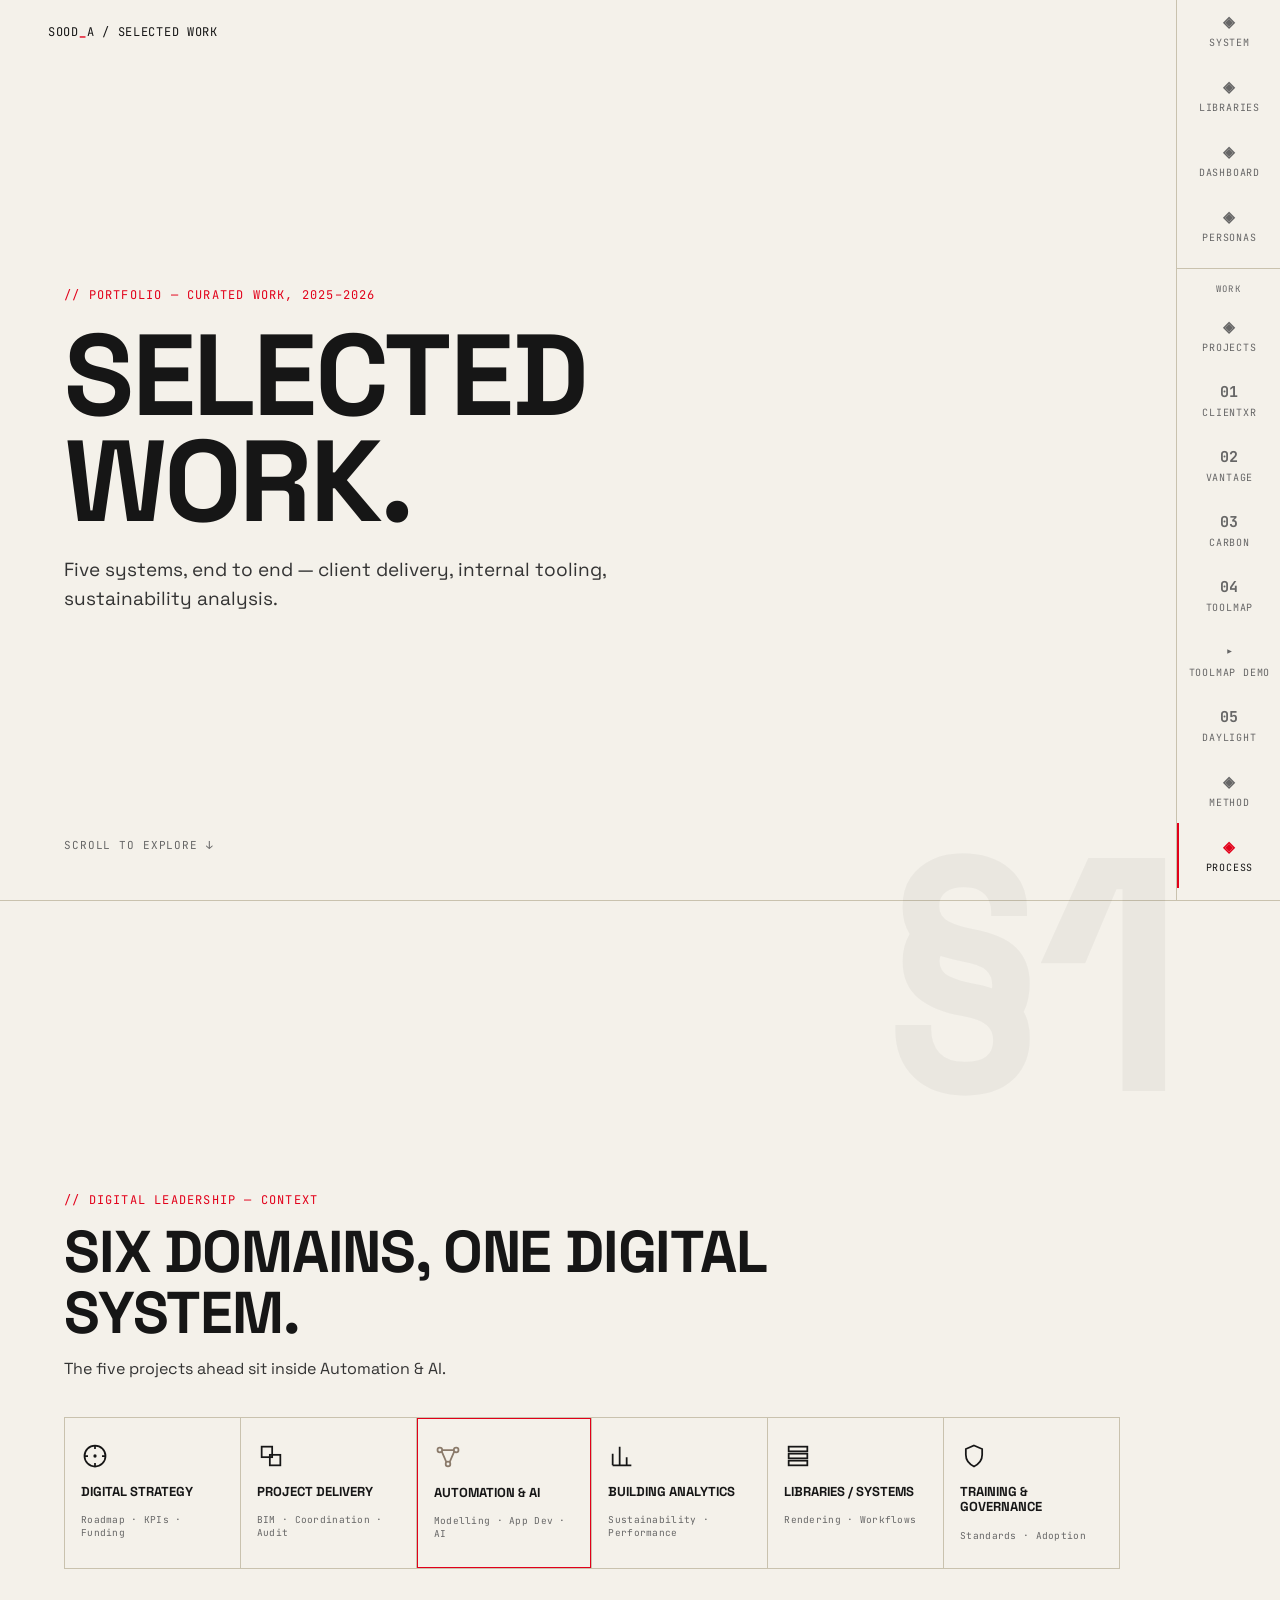
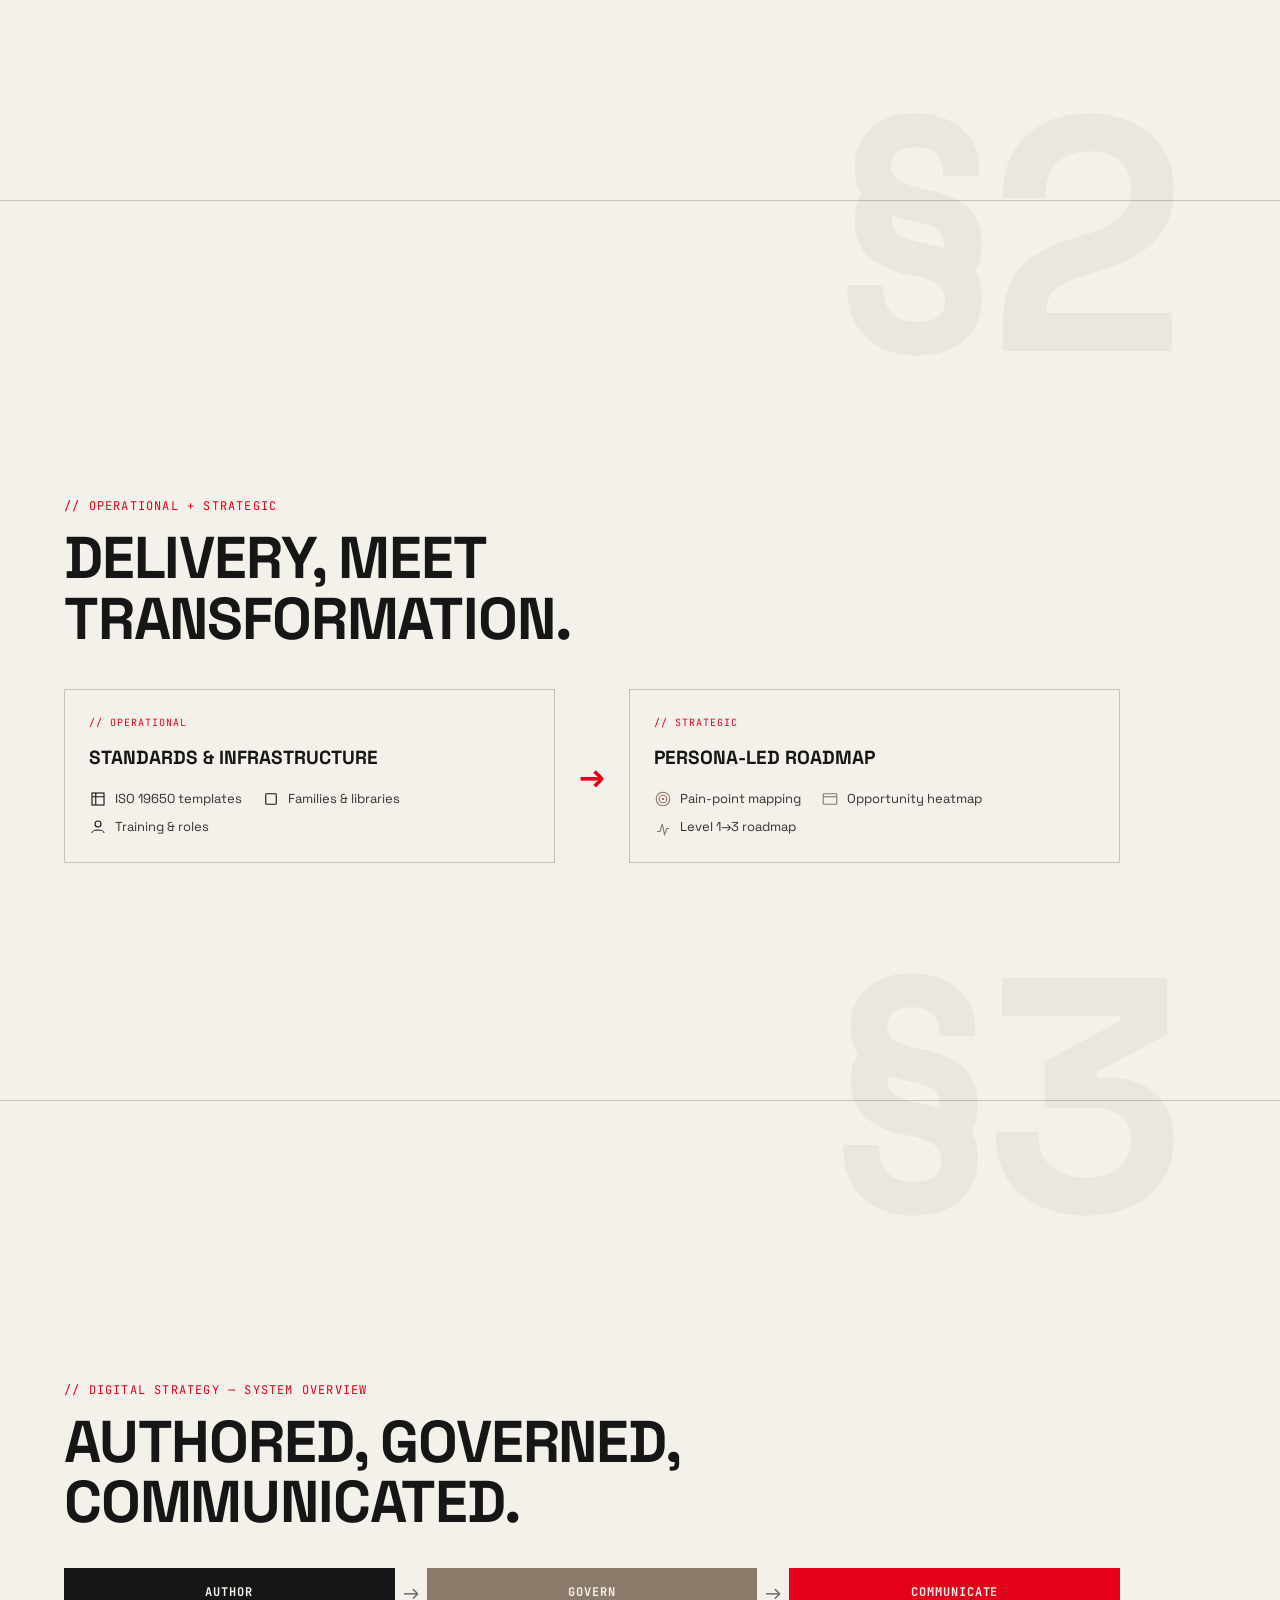
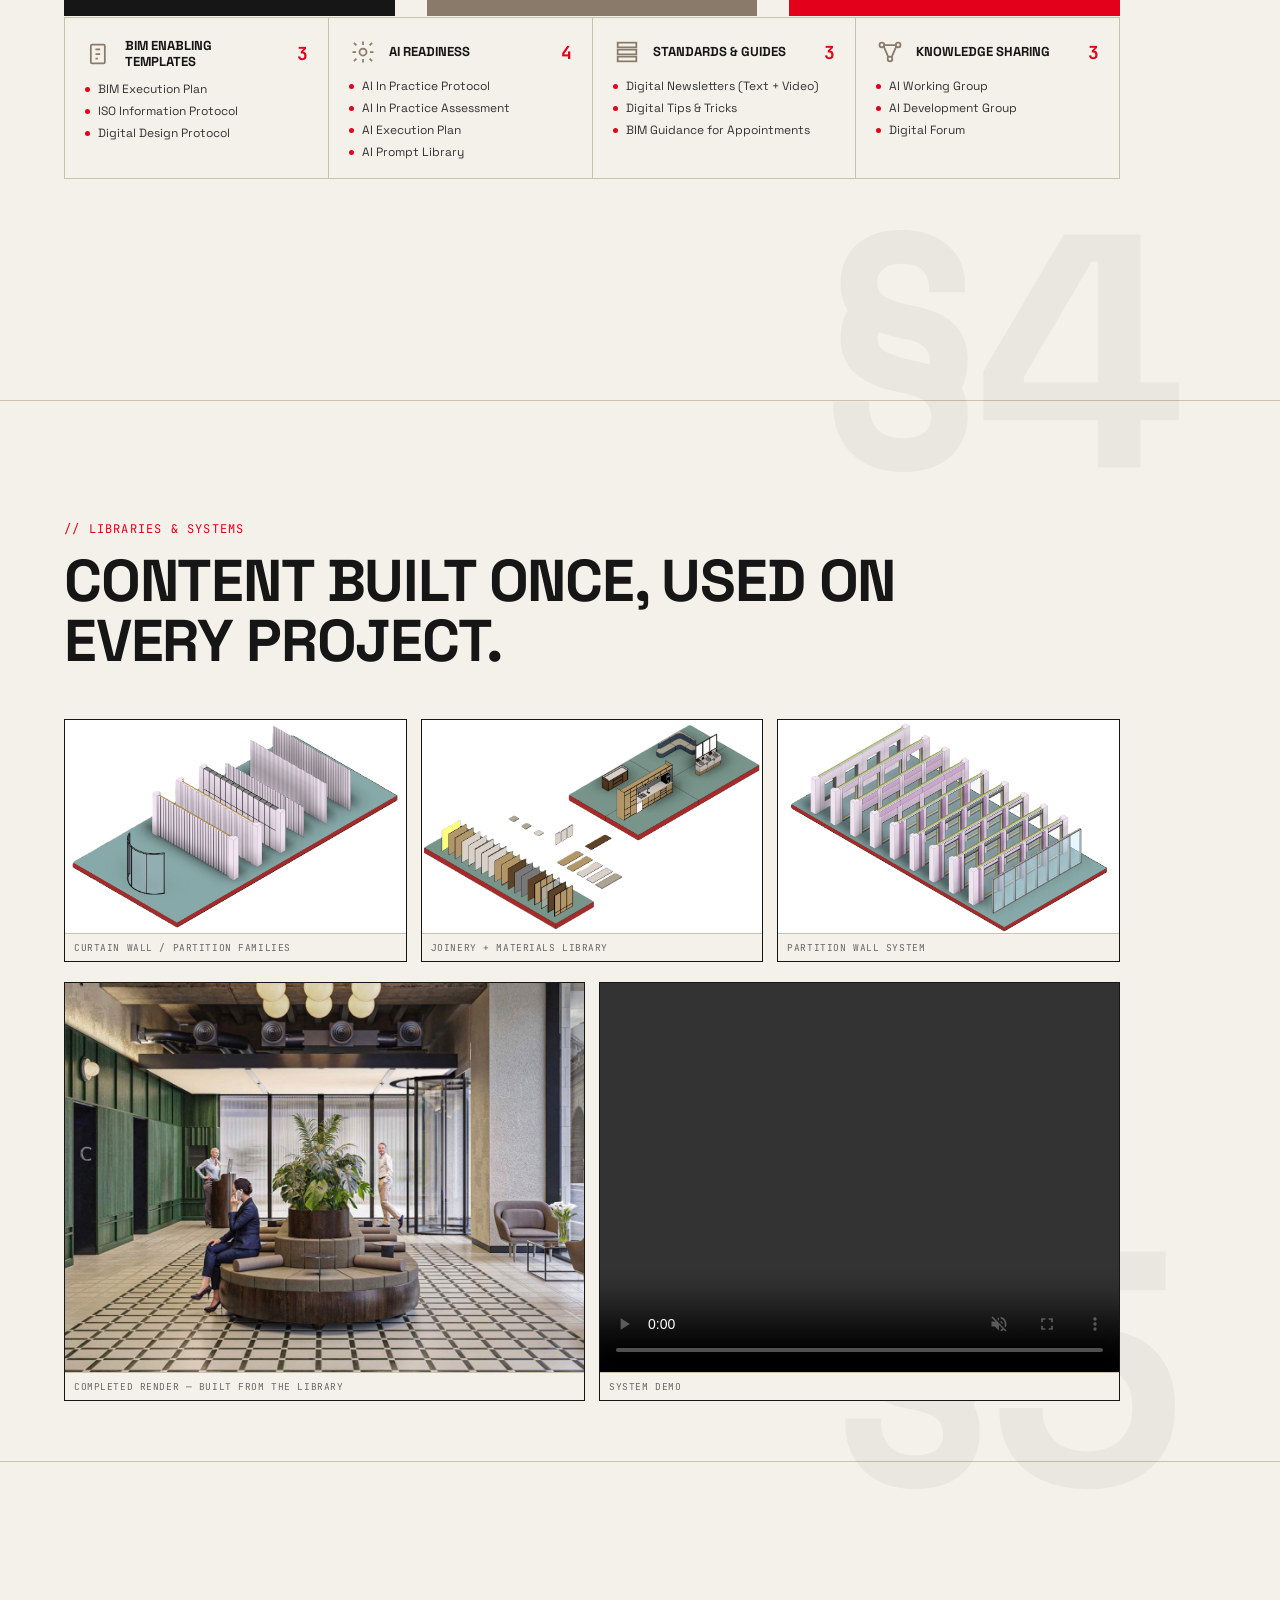
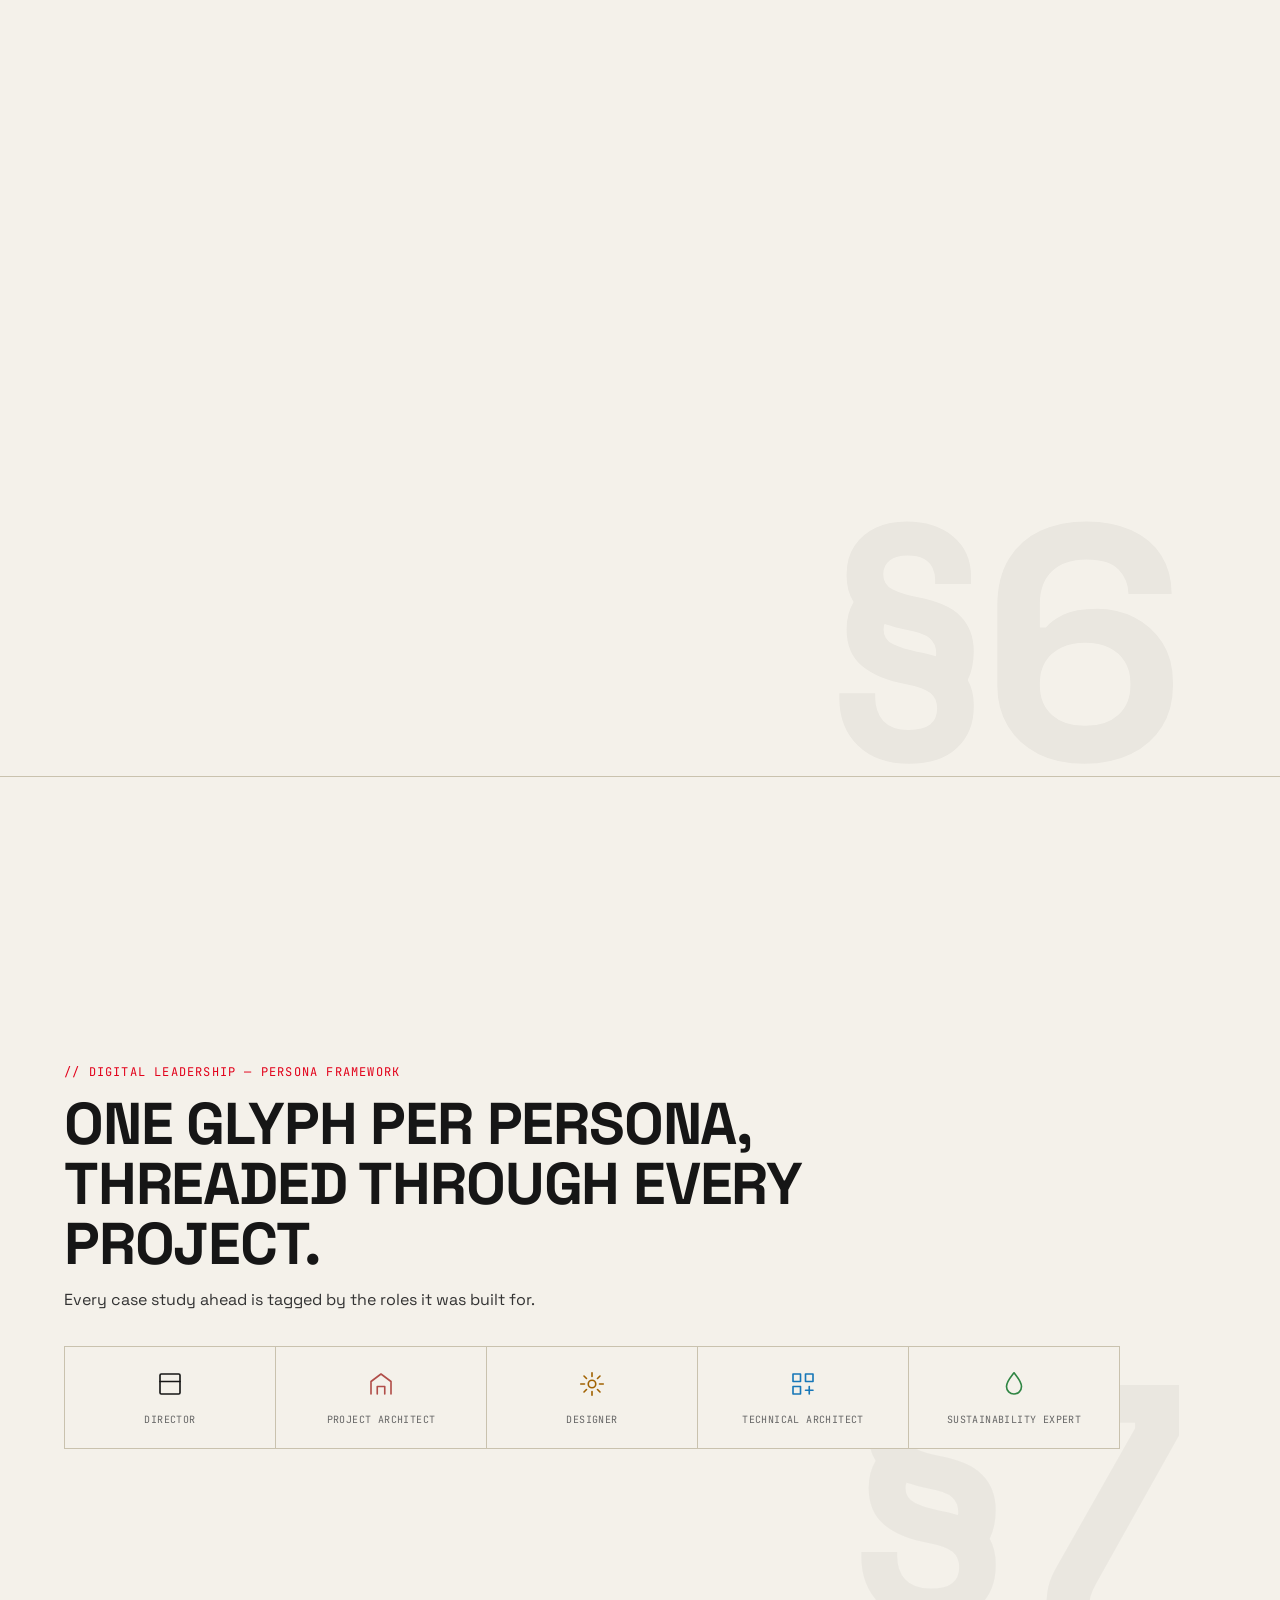
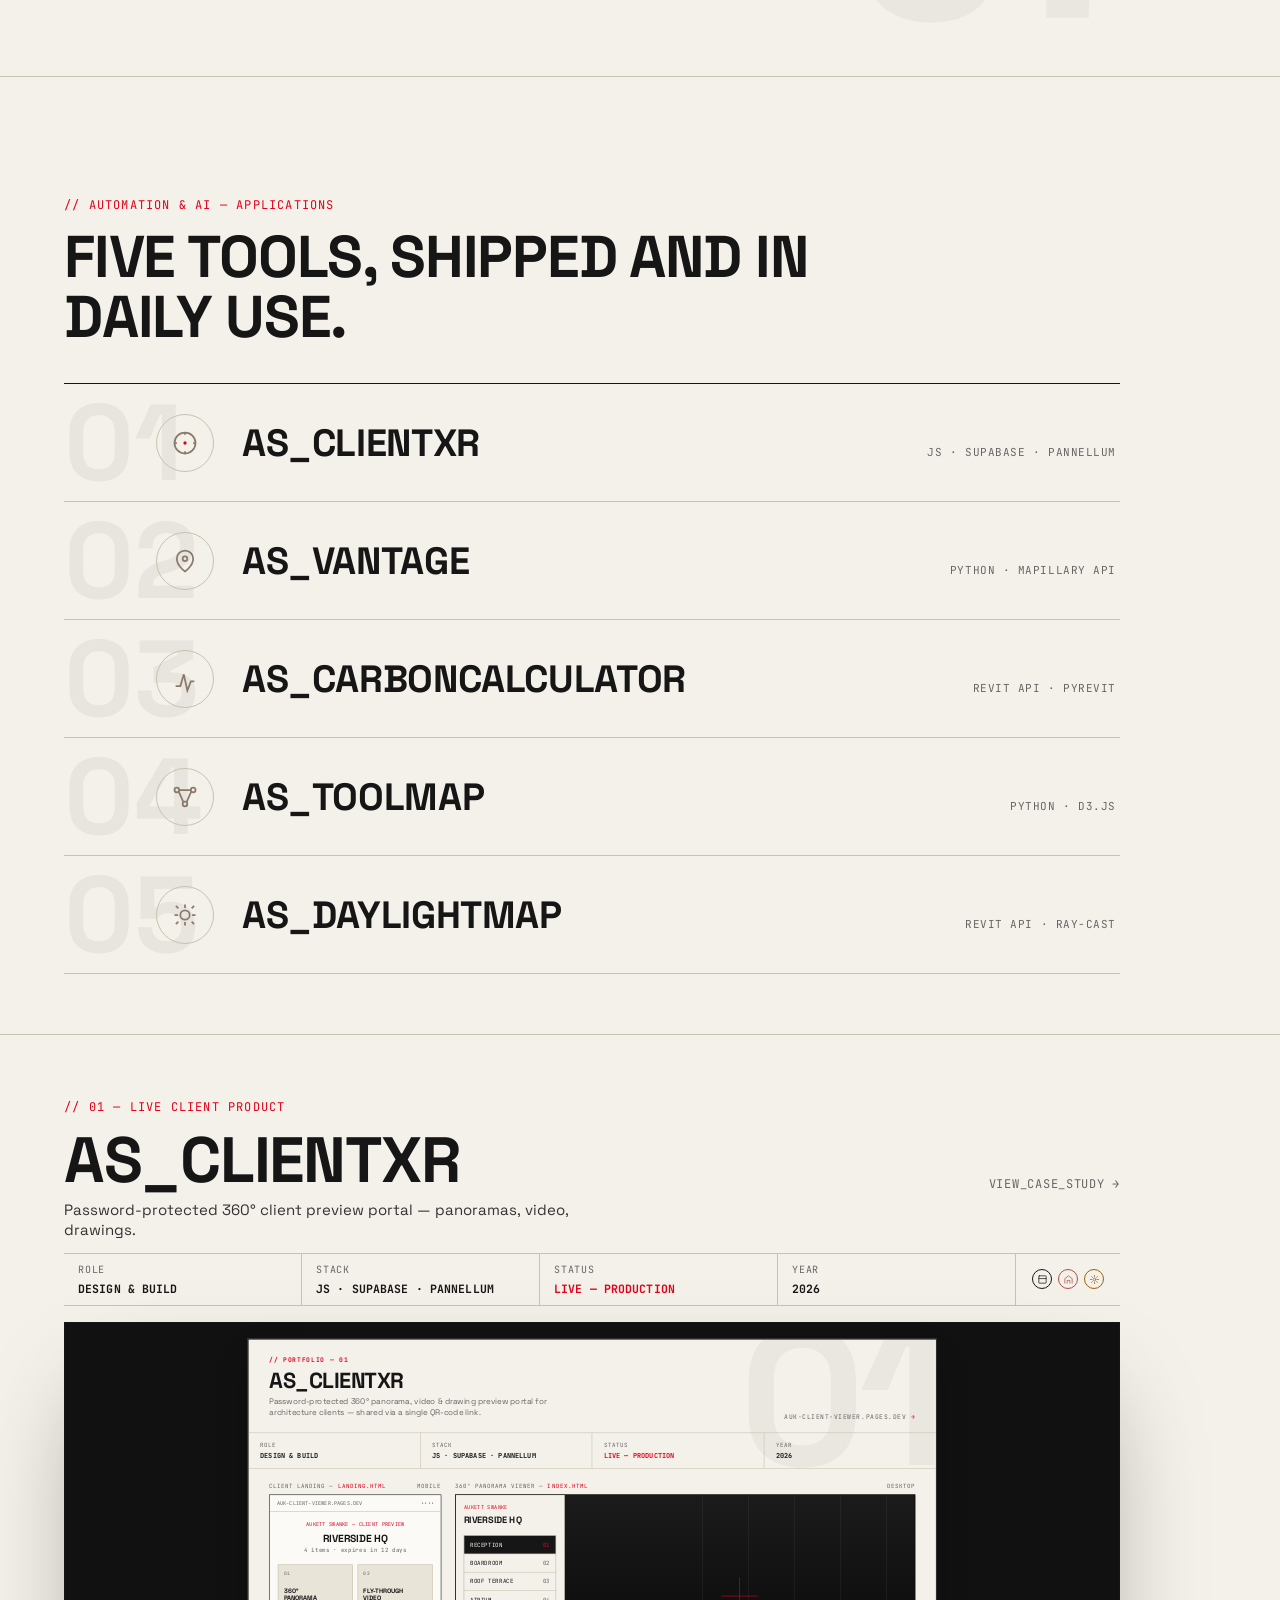
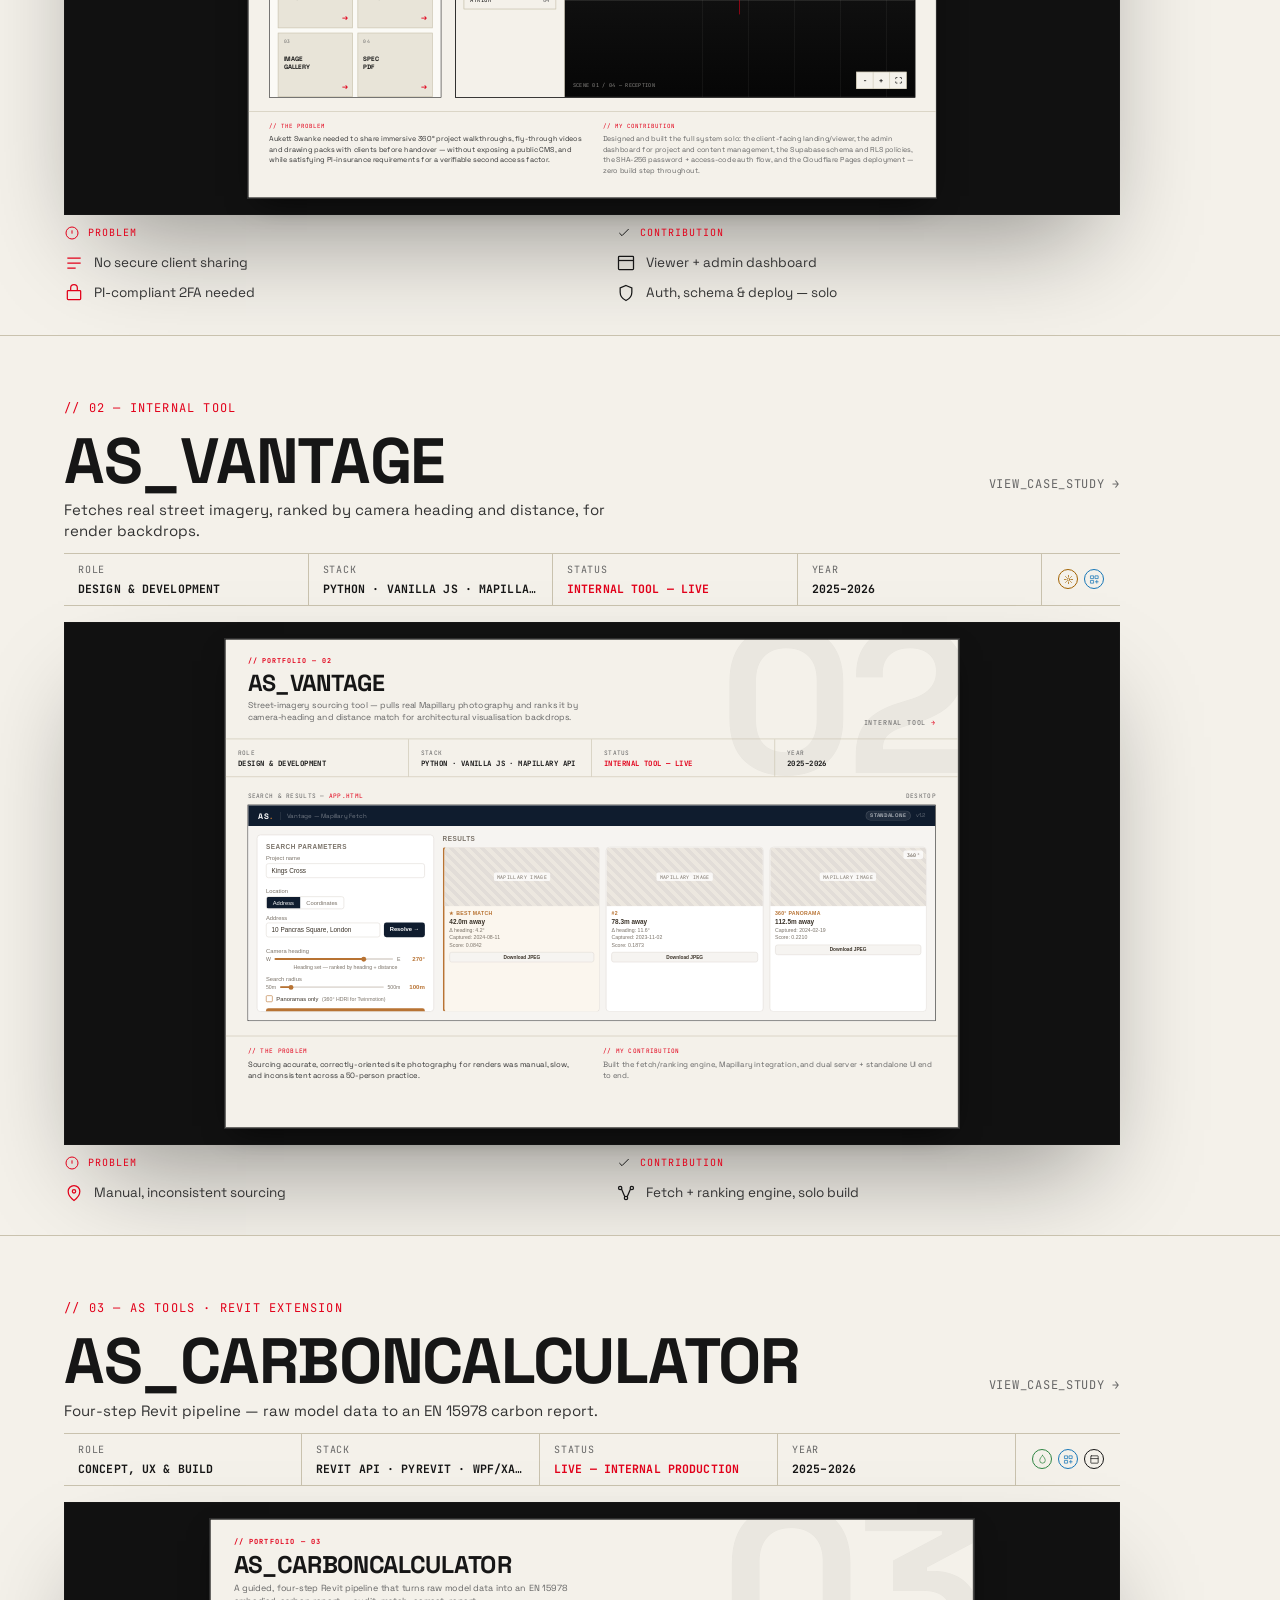
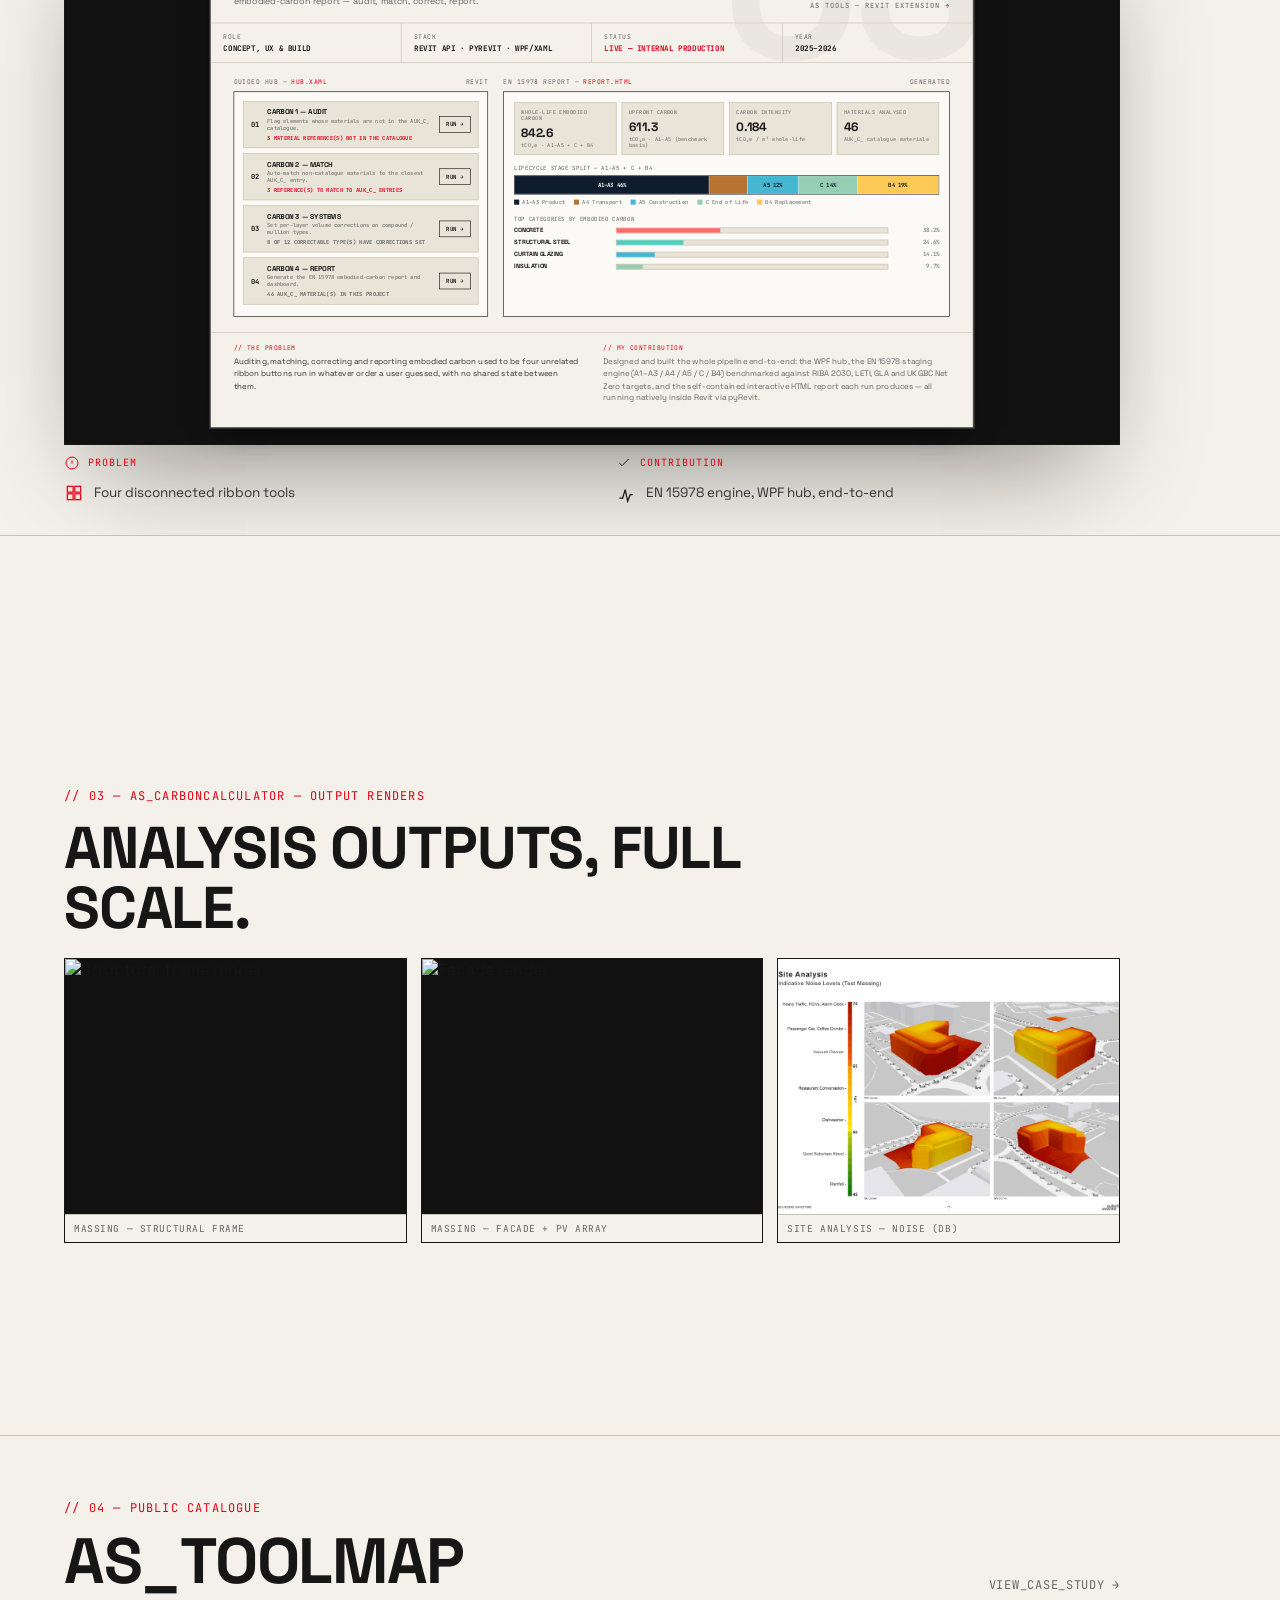
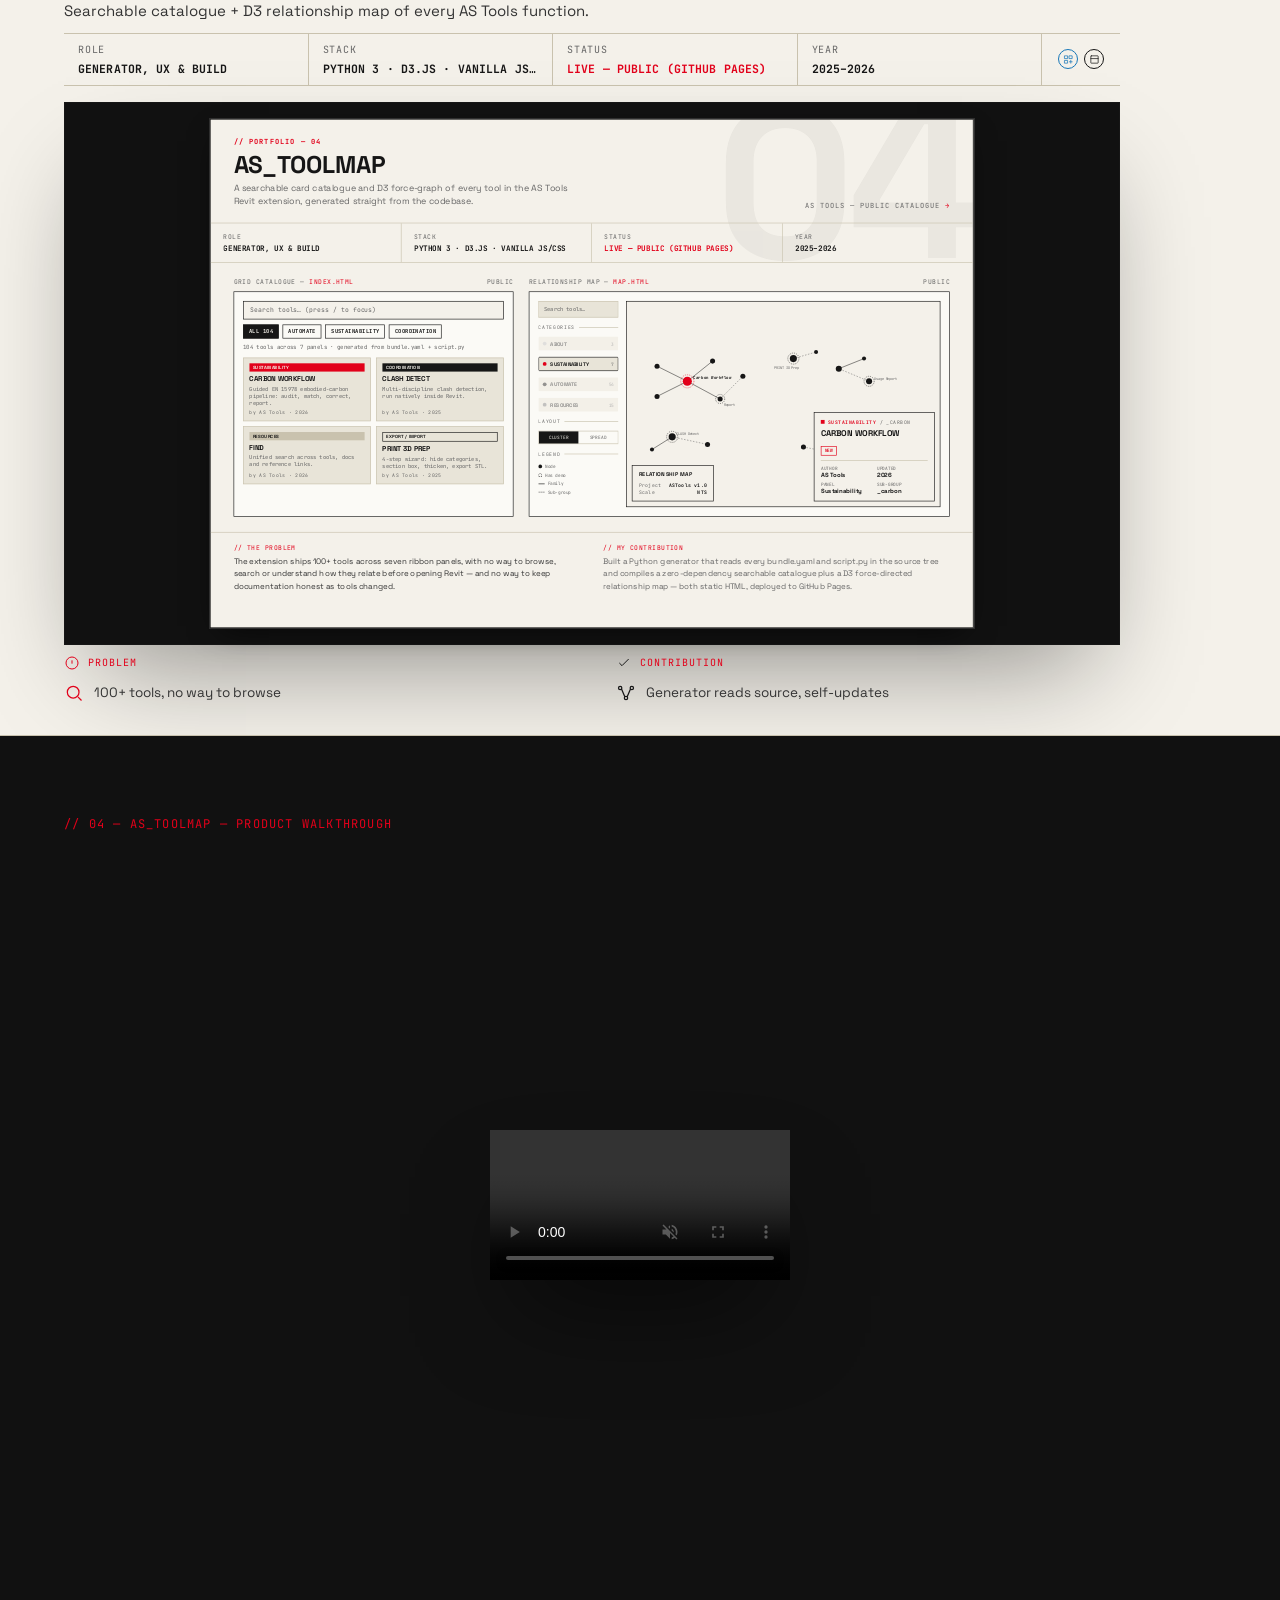
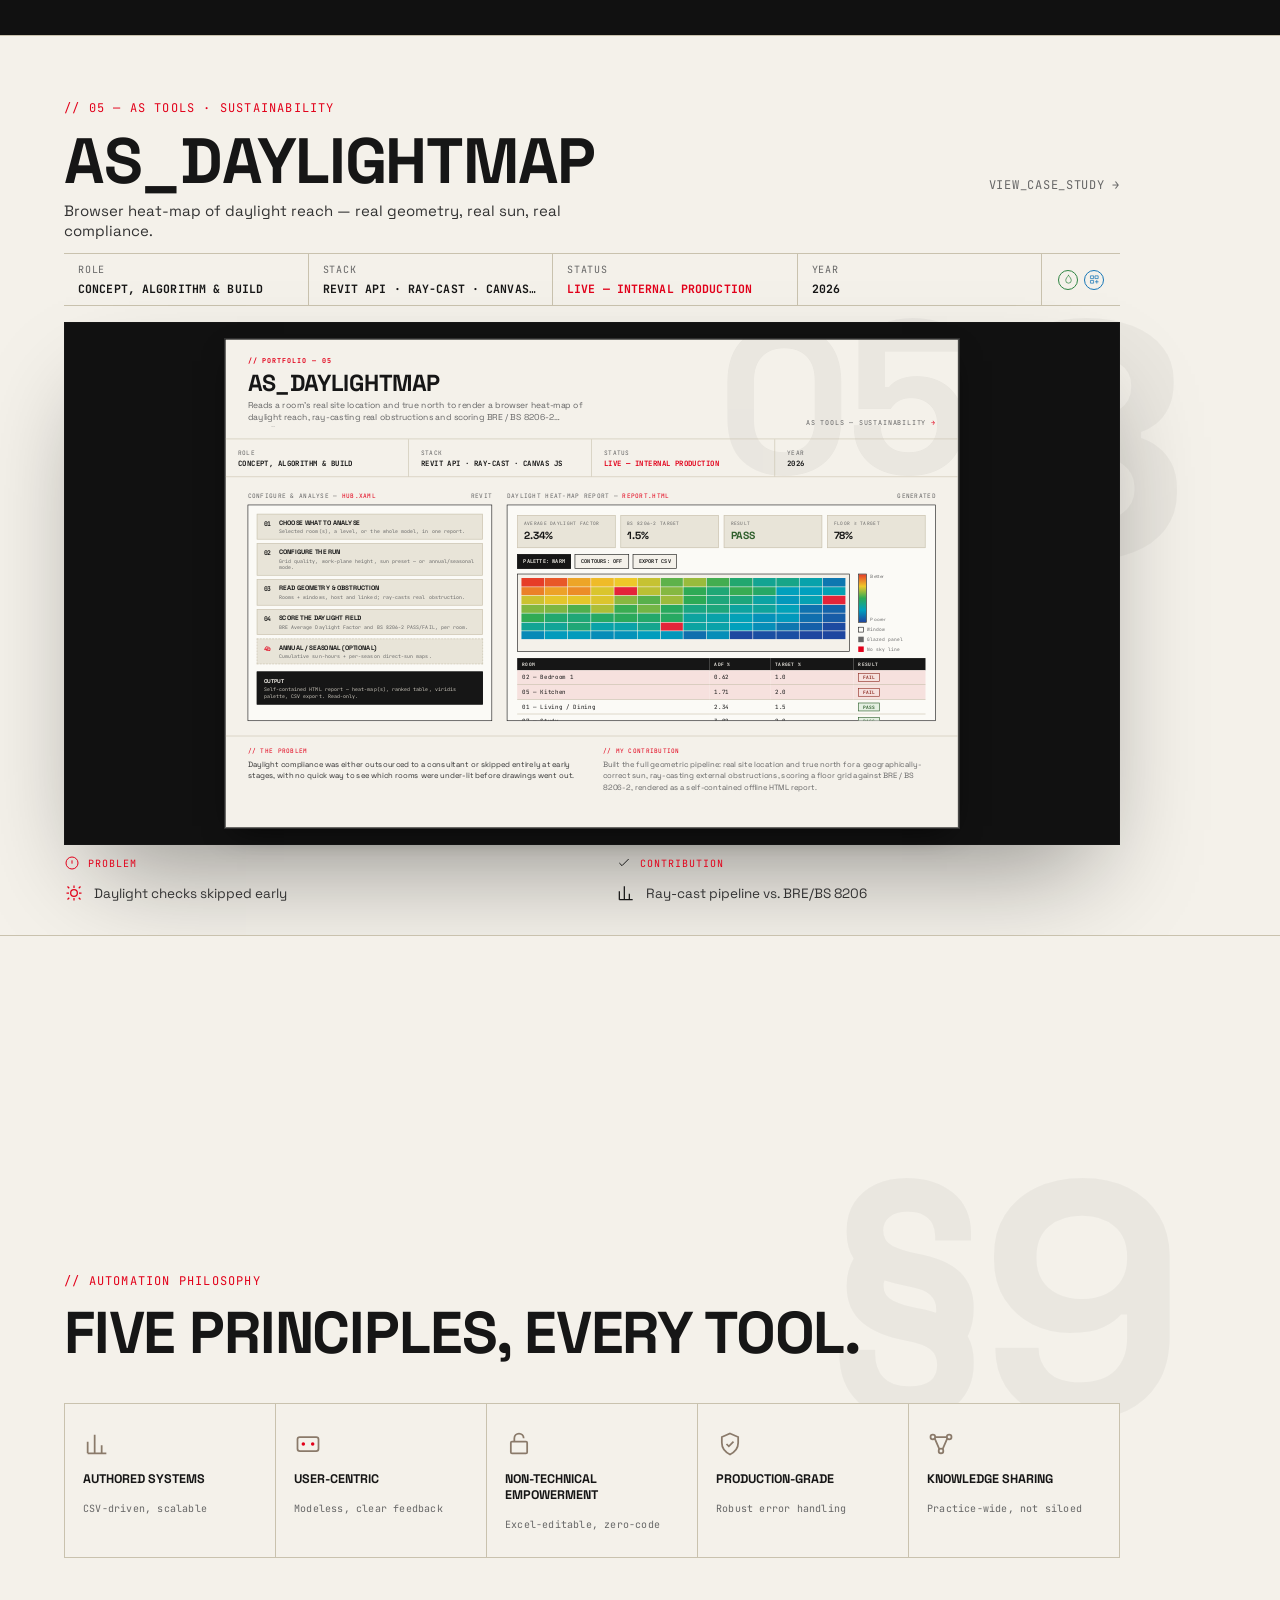
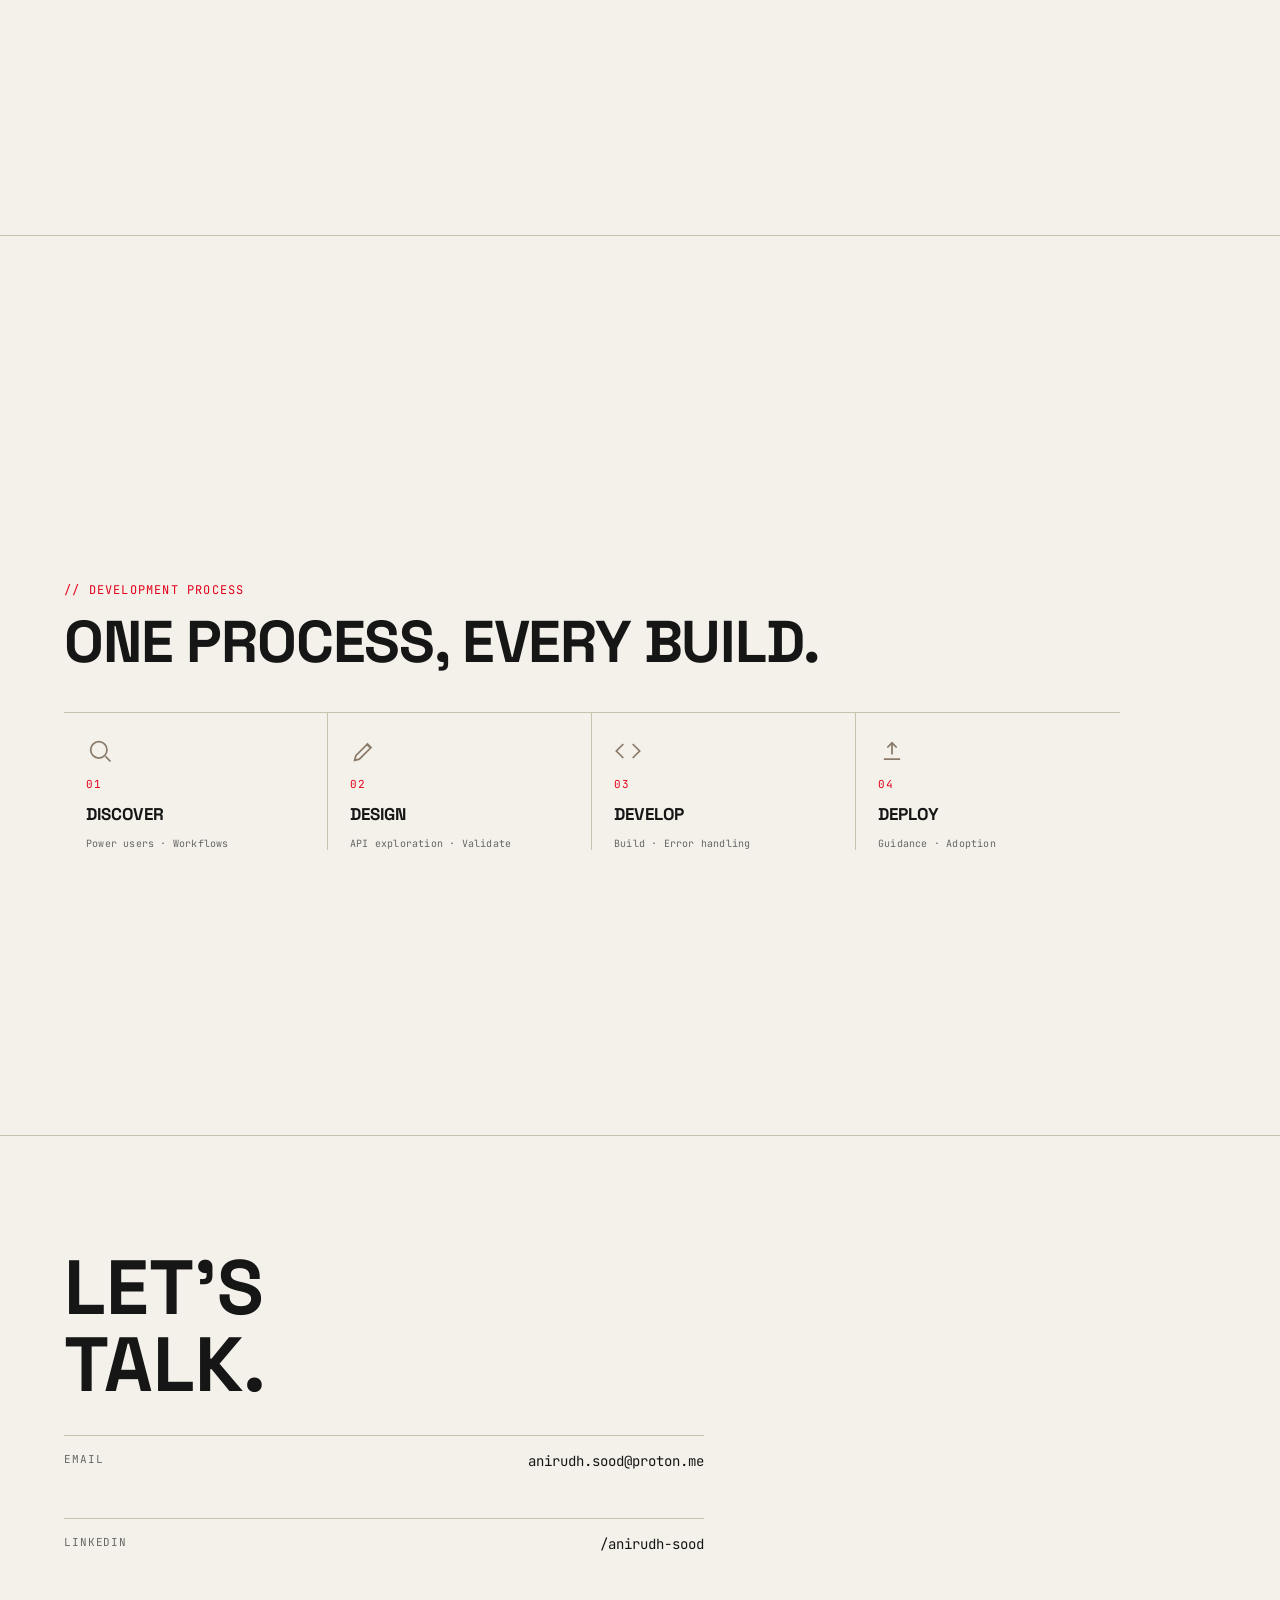
==== commit c75e8826: "Update Portfolio.html" ====
--- a/Portfolio.html
+++ b/Portfolio.html
@@ -106,9 +106,8 @@
 .figrow--cover img,.figrow--cover video{object-fit:cover}
 .figrow--light .thumb{background:#fff}
 .figrow--lead{margin-top:48px;flex:0 0 auto}
-.figrow--fill{flex:1;min-height:180px;margin-top:20px}
-.figrow--fill figure{align-self:stretch;min-height:0}
-.figrow--fill .thumb{flex:1;min-height:0;aspect-ratio:auto}
+.figrow--fill{margin-top:20px}
+.figrow--fill .thumb{aspect-ratio:4/3}
 
 .media-full{padding-top:120px}
 
@@ -116,7 +115,7 @@
 .video-page-label{font-family:'JetBrains Mono',monospace;font-size:12px;letter-spacing:.1em;color:var(--signal);text-transform:uppercase;margin-bottom:24px}
 .video-page-frame{flex:1;min-height:0;display:flex;align-items:center;justify-content:center;overflow:hidden;position:relative}
 .video-page-frame video{max-width:100%;max-height:100%;width:auto;height:auto;display:block;box-shadow:0 50px 100px -30px rgba(0,0,0,.6)}
-@media (max-width:900px){.figrow{flex-direction:column}.figrow--fill .thumb{height:220px}}
+@media (max-width:900px){.figrow{flex-direction:column}.figrow--fill .thumb{aspect-ratio:4/3;height:auto}}
 
 .lib-narrative{display:flex;flex-direction:column;justify-content:flex-start;min-height:100vh;padding:120px 160px 56px 64px}
 .lib-narrative h2{margin-bottom:0}
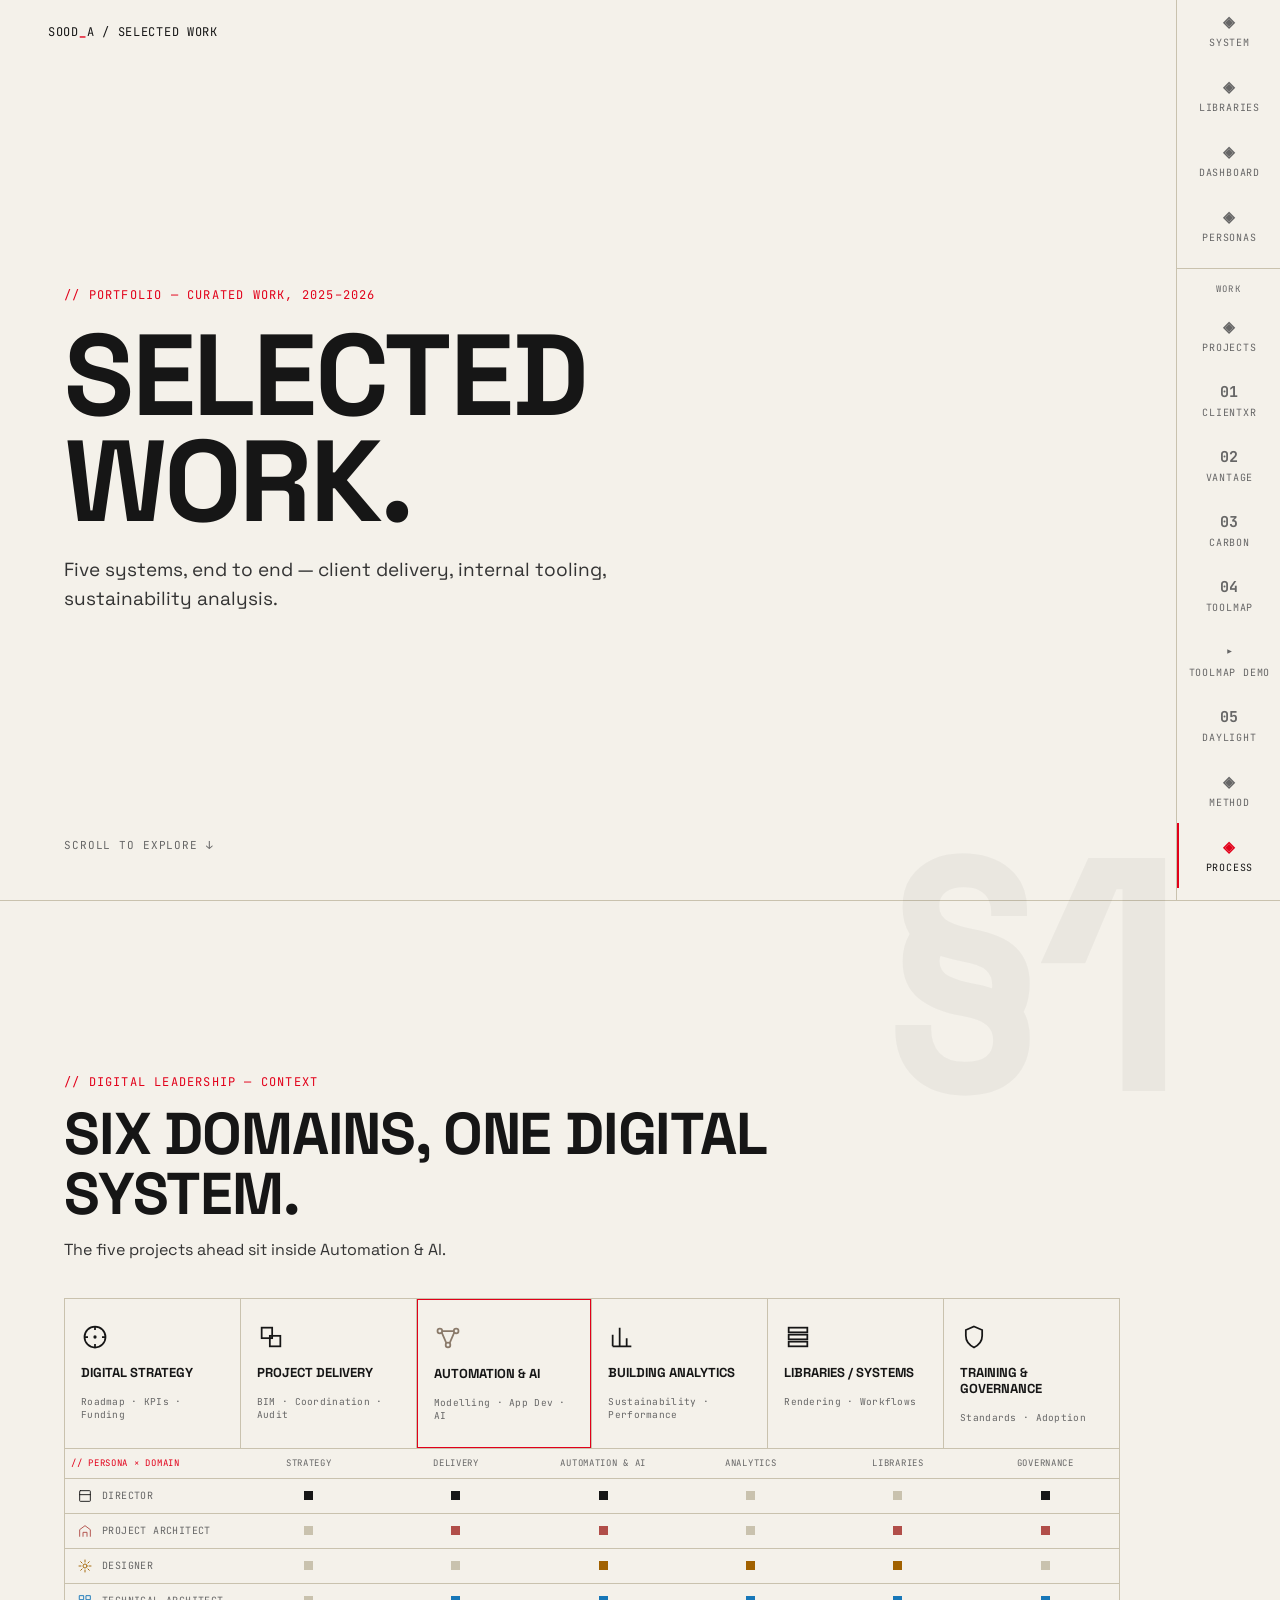
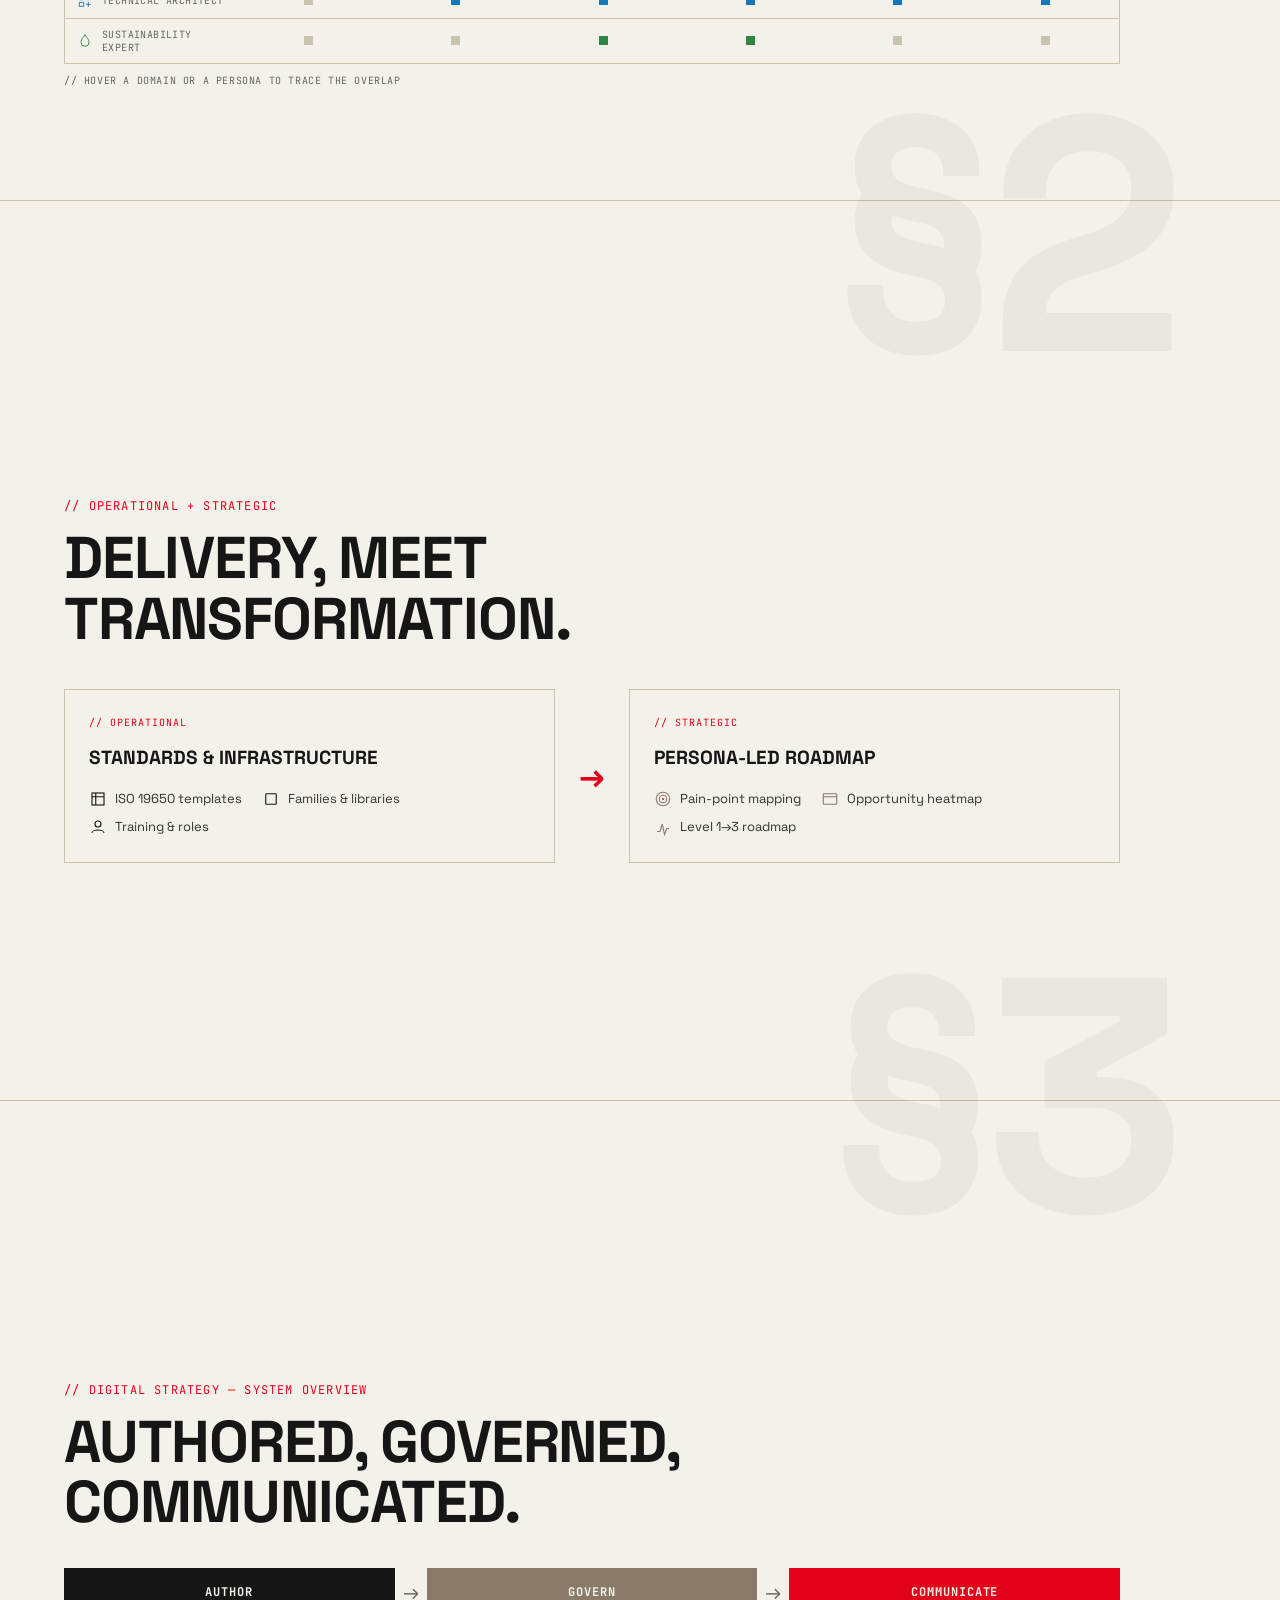
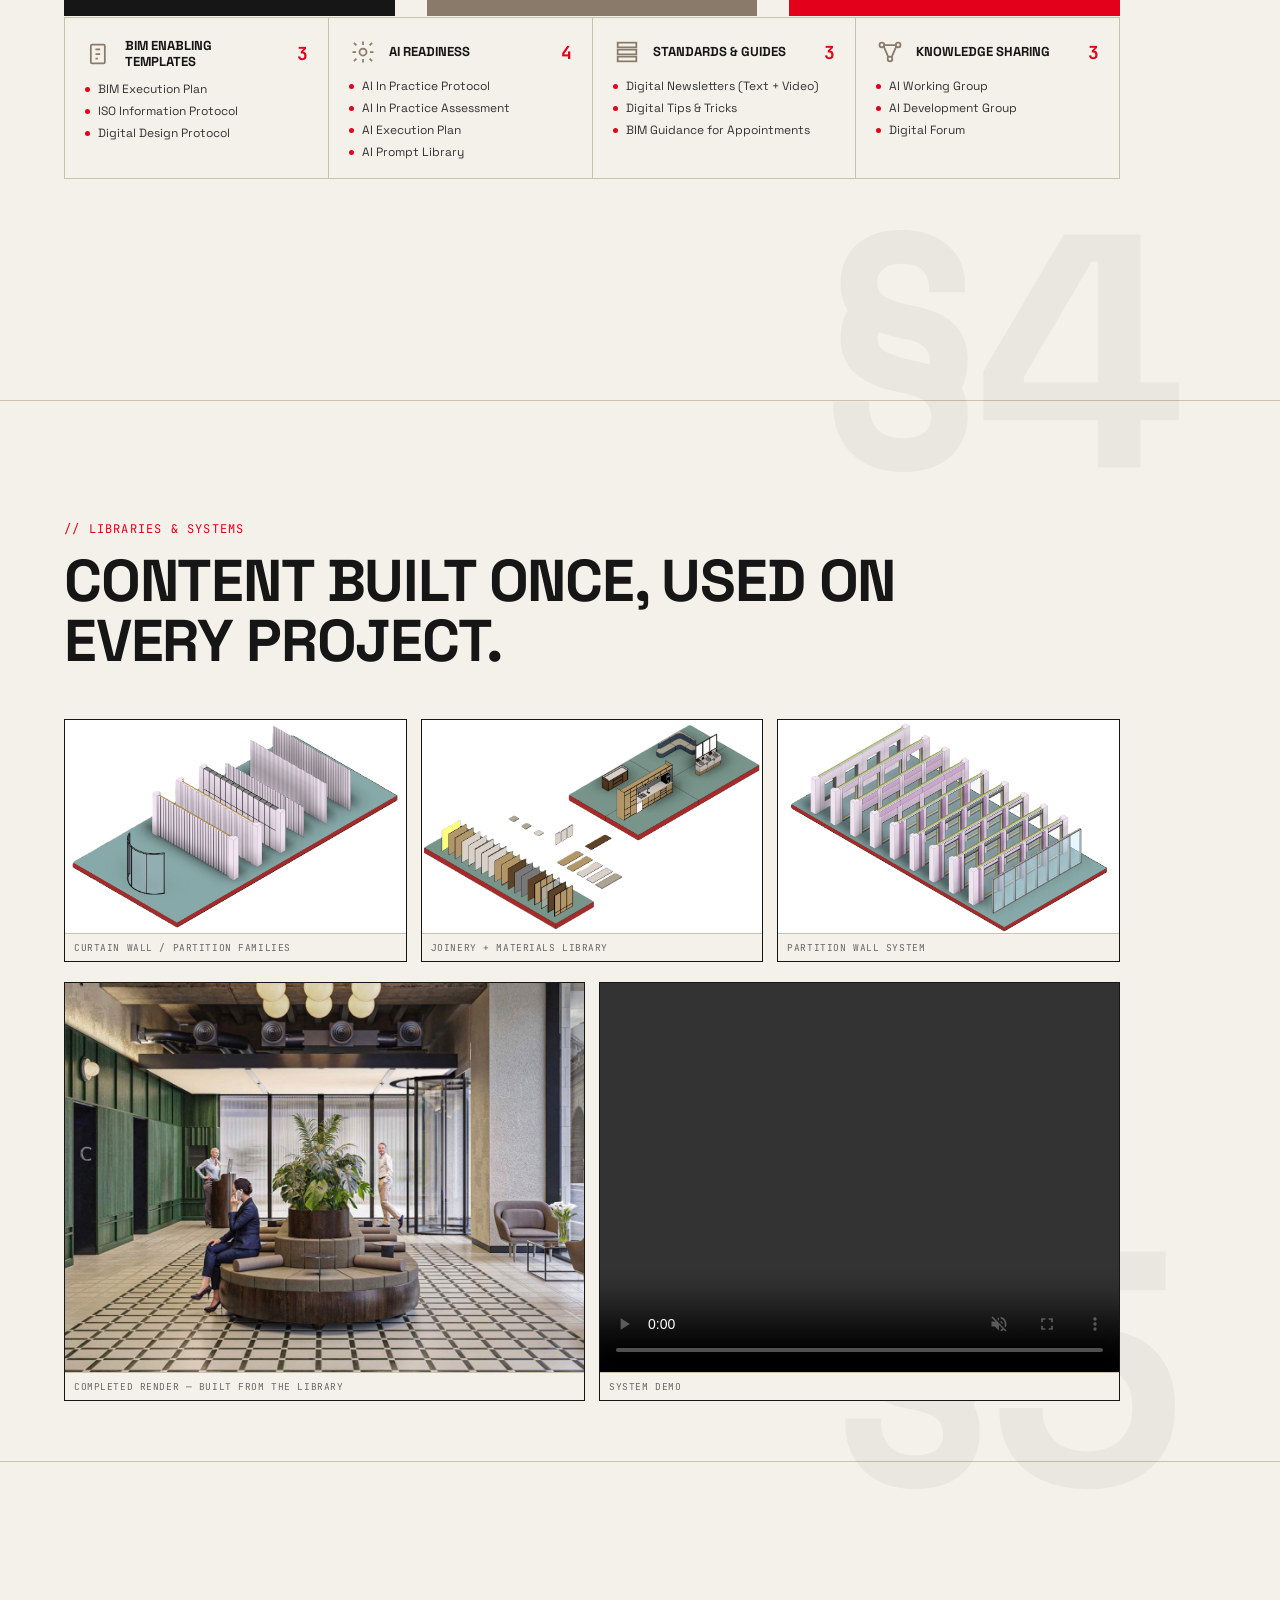
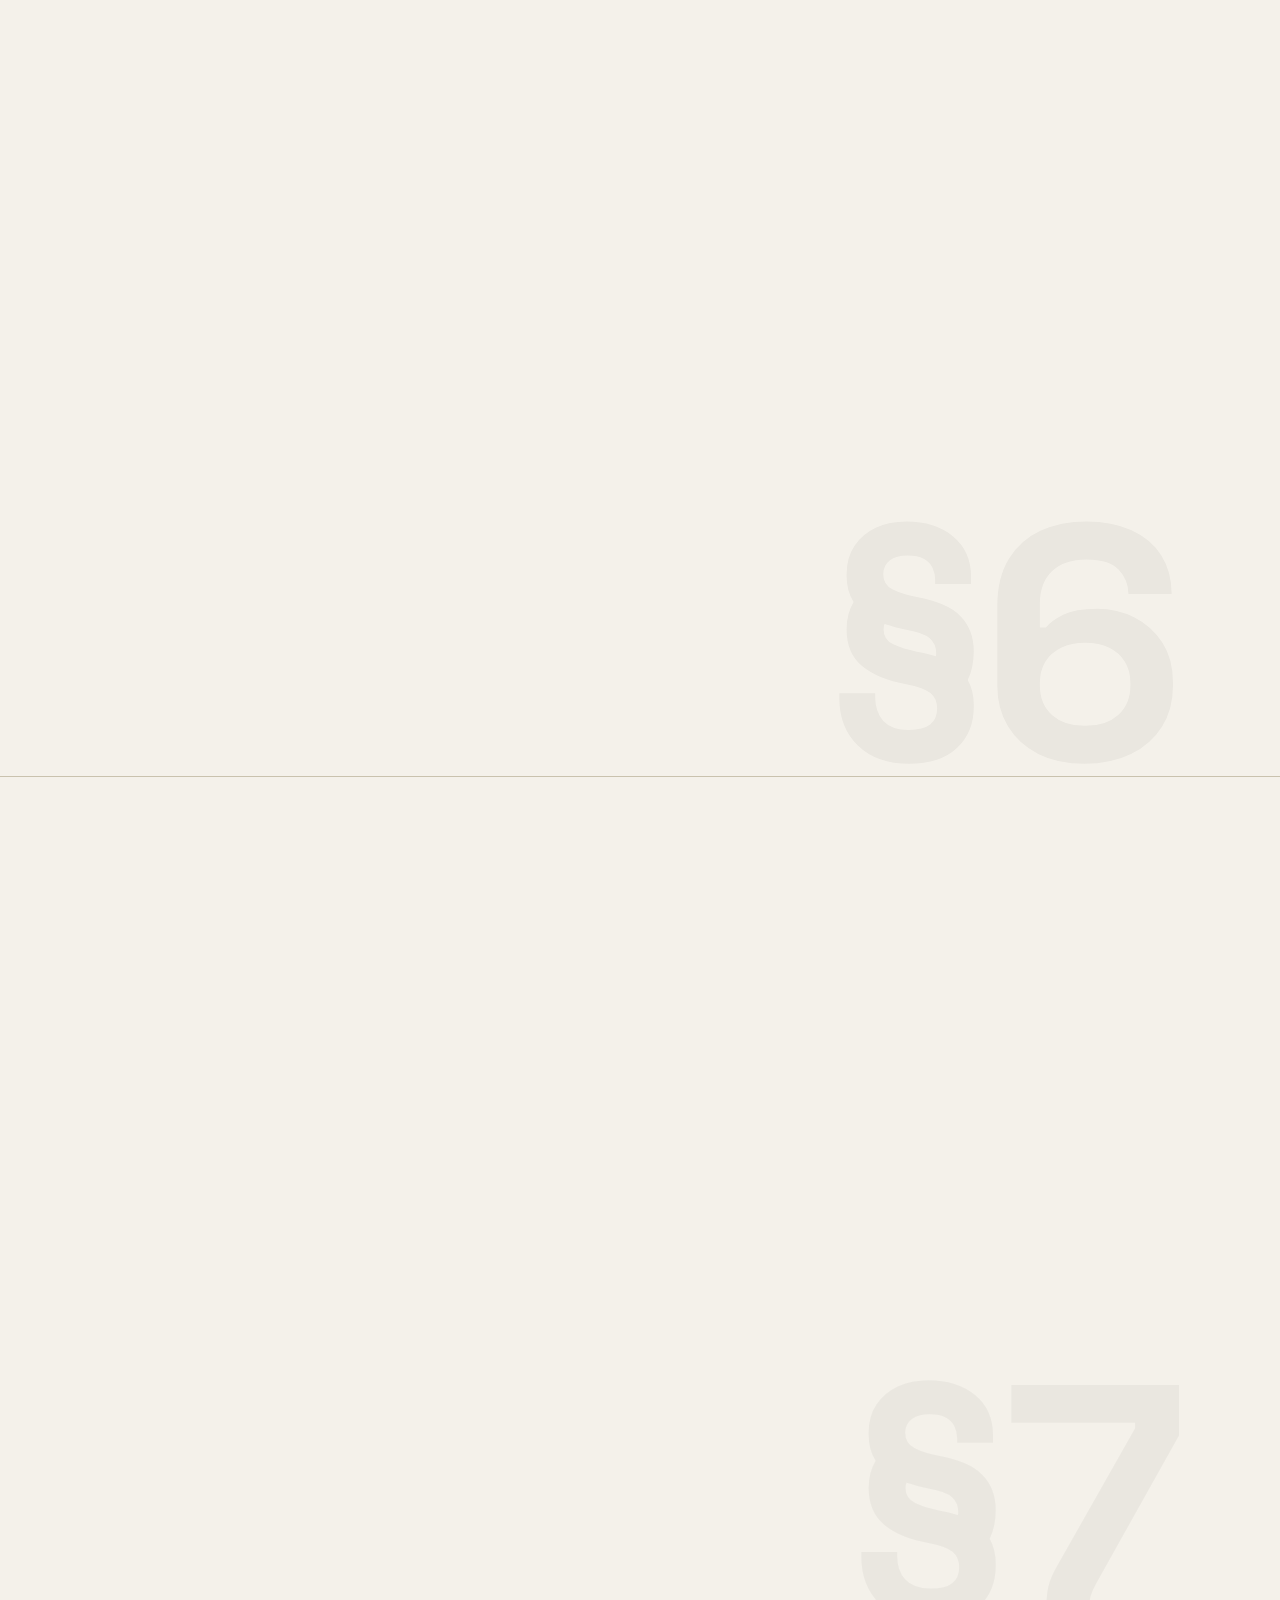
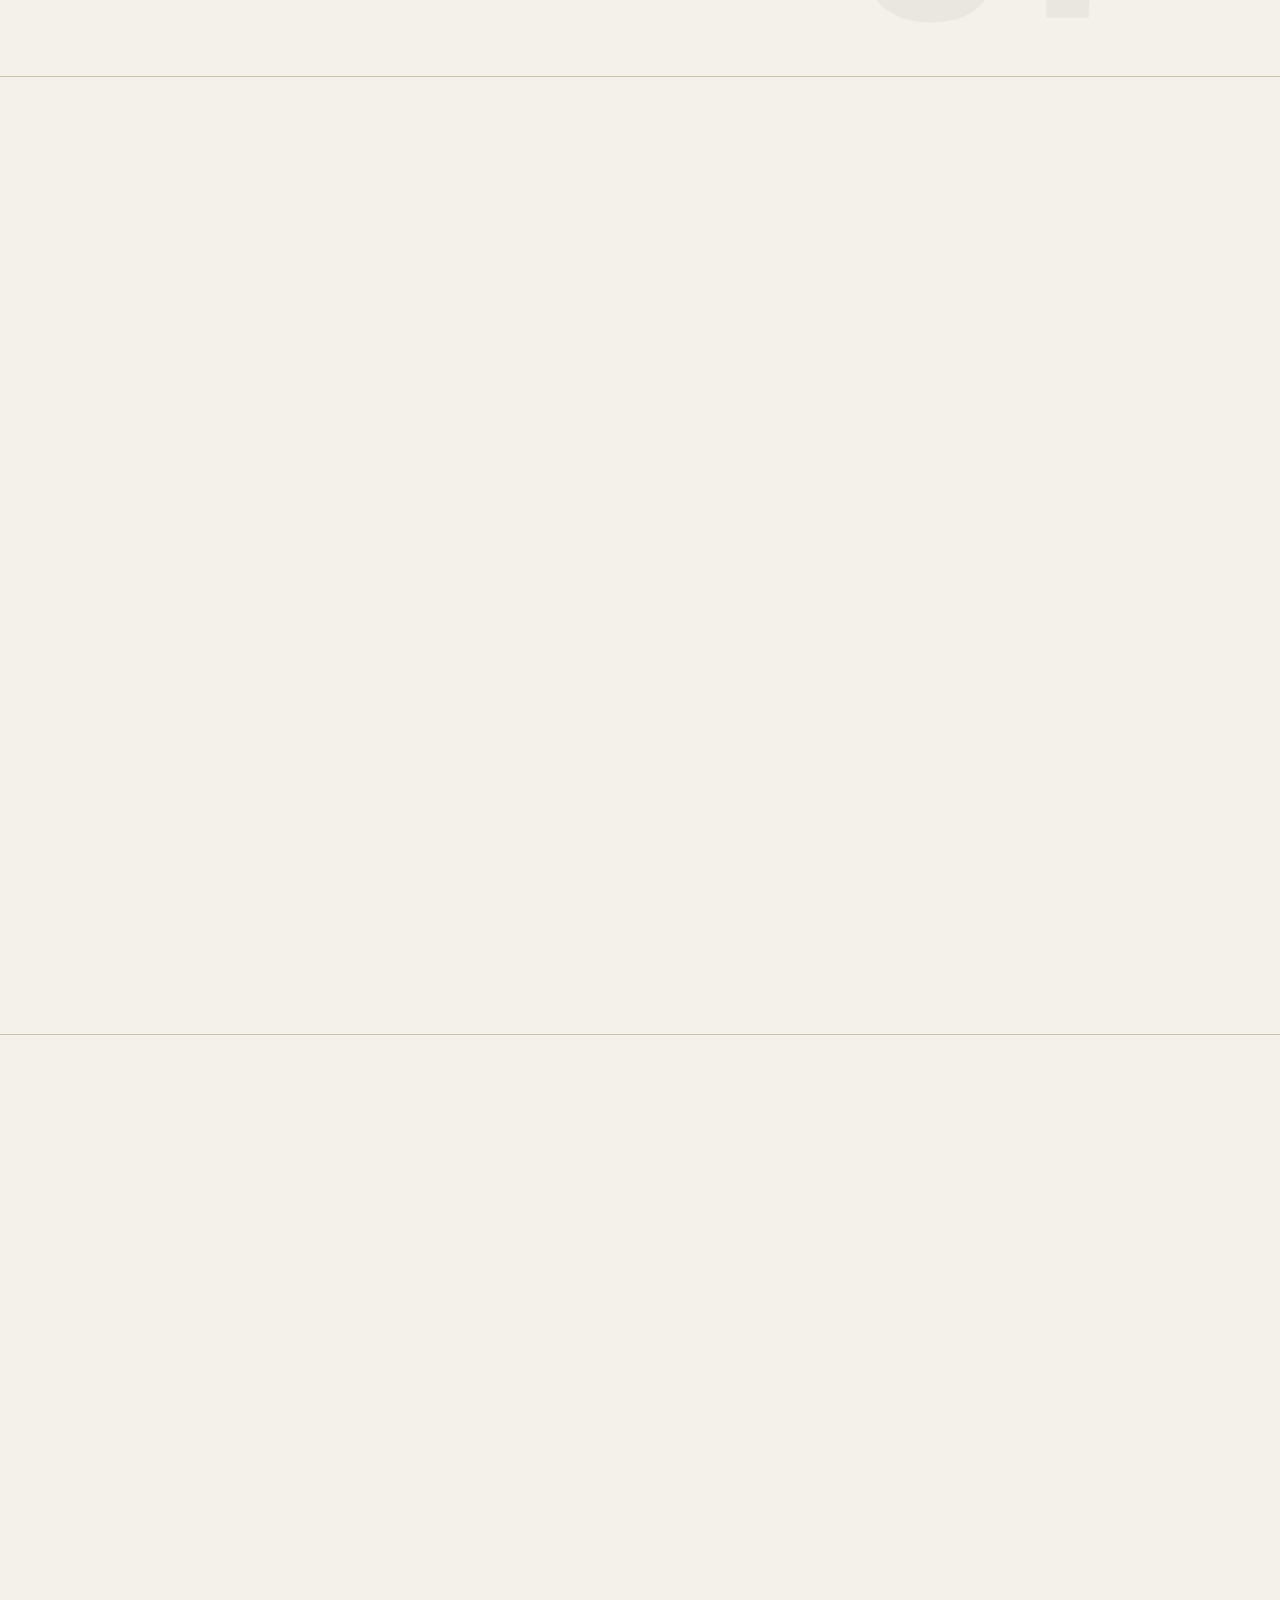
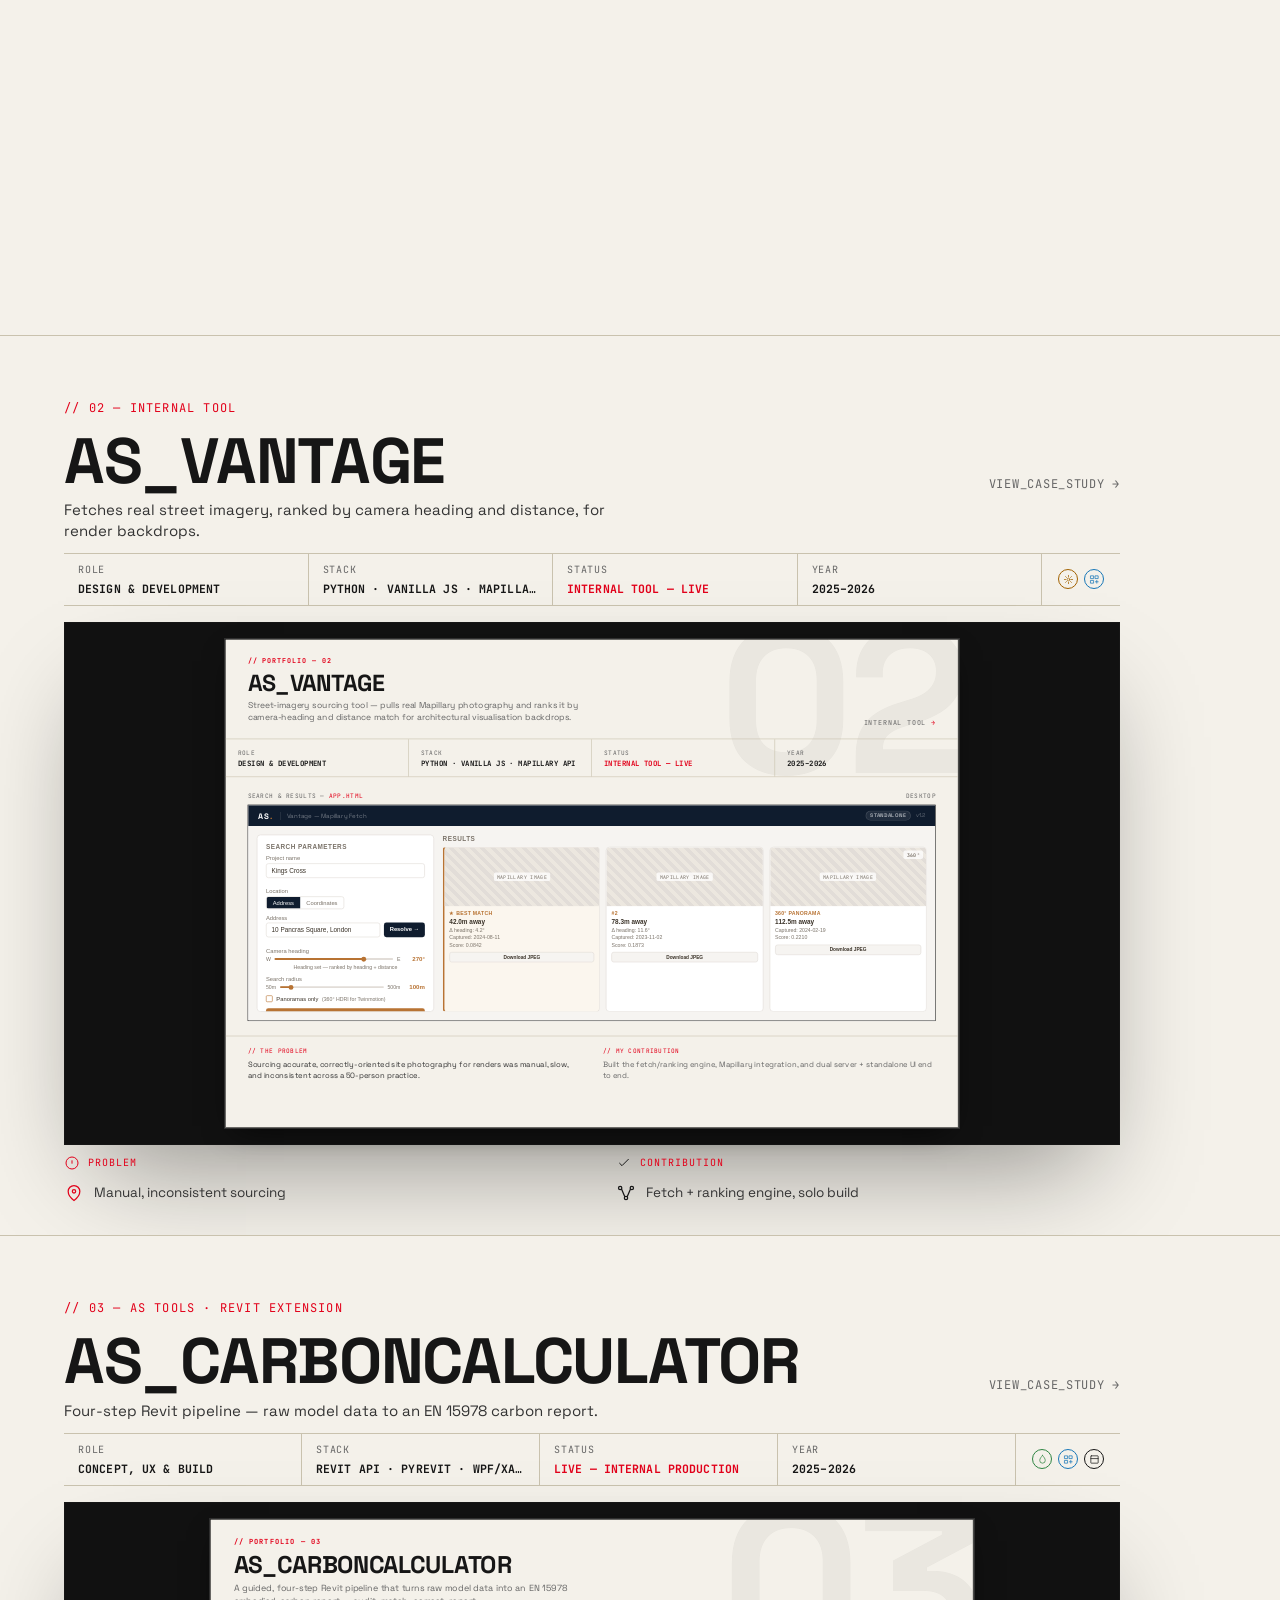
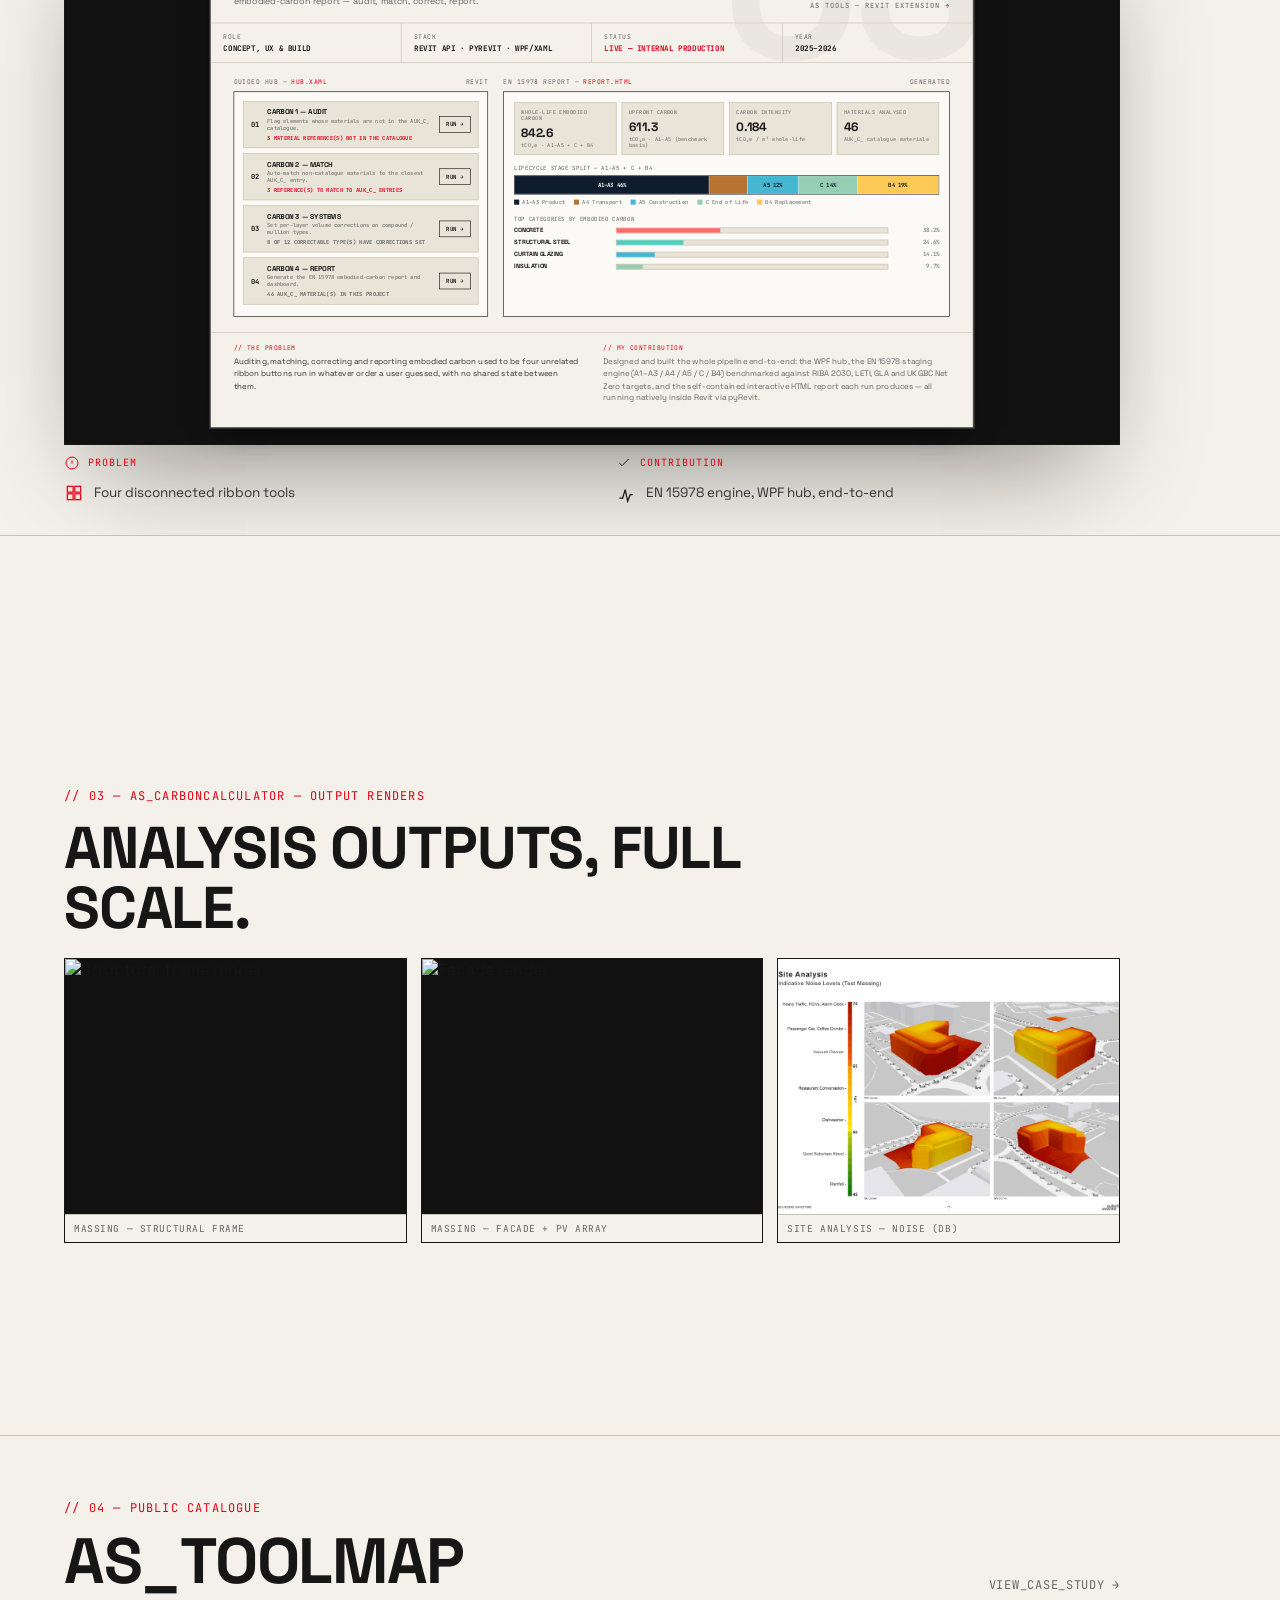
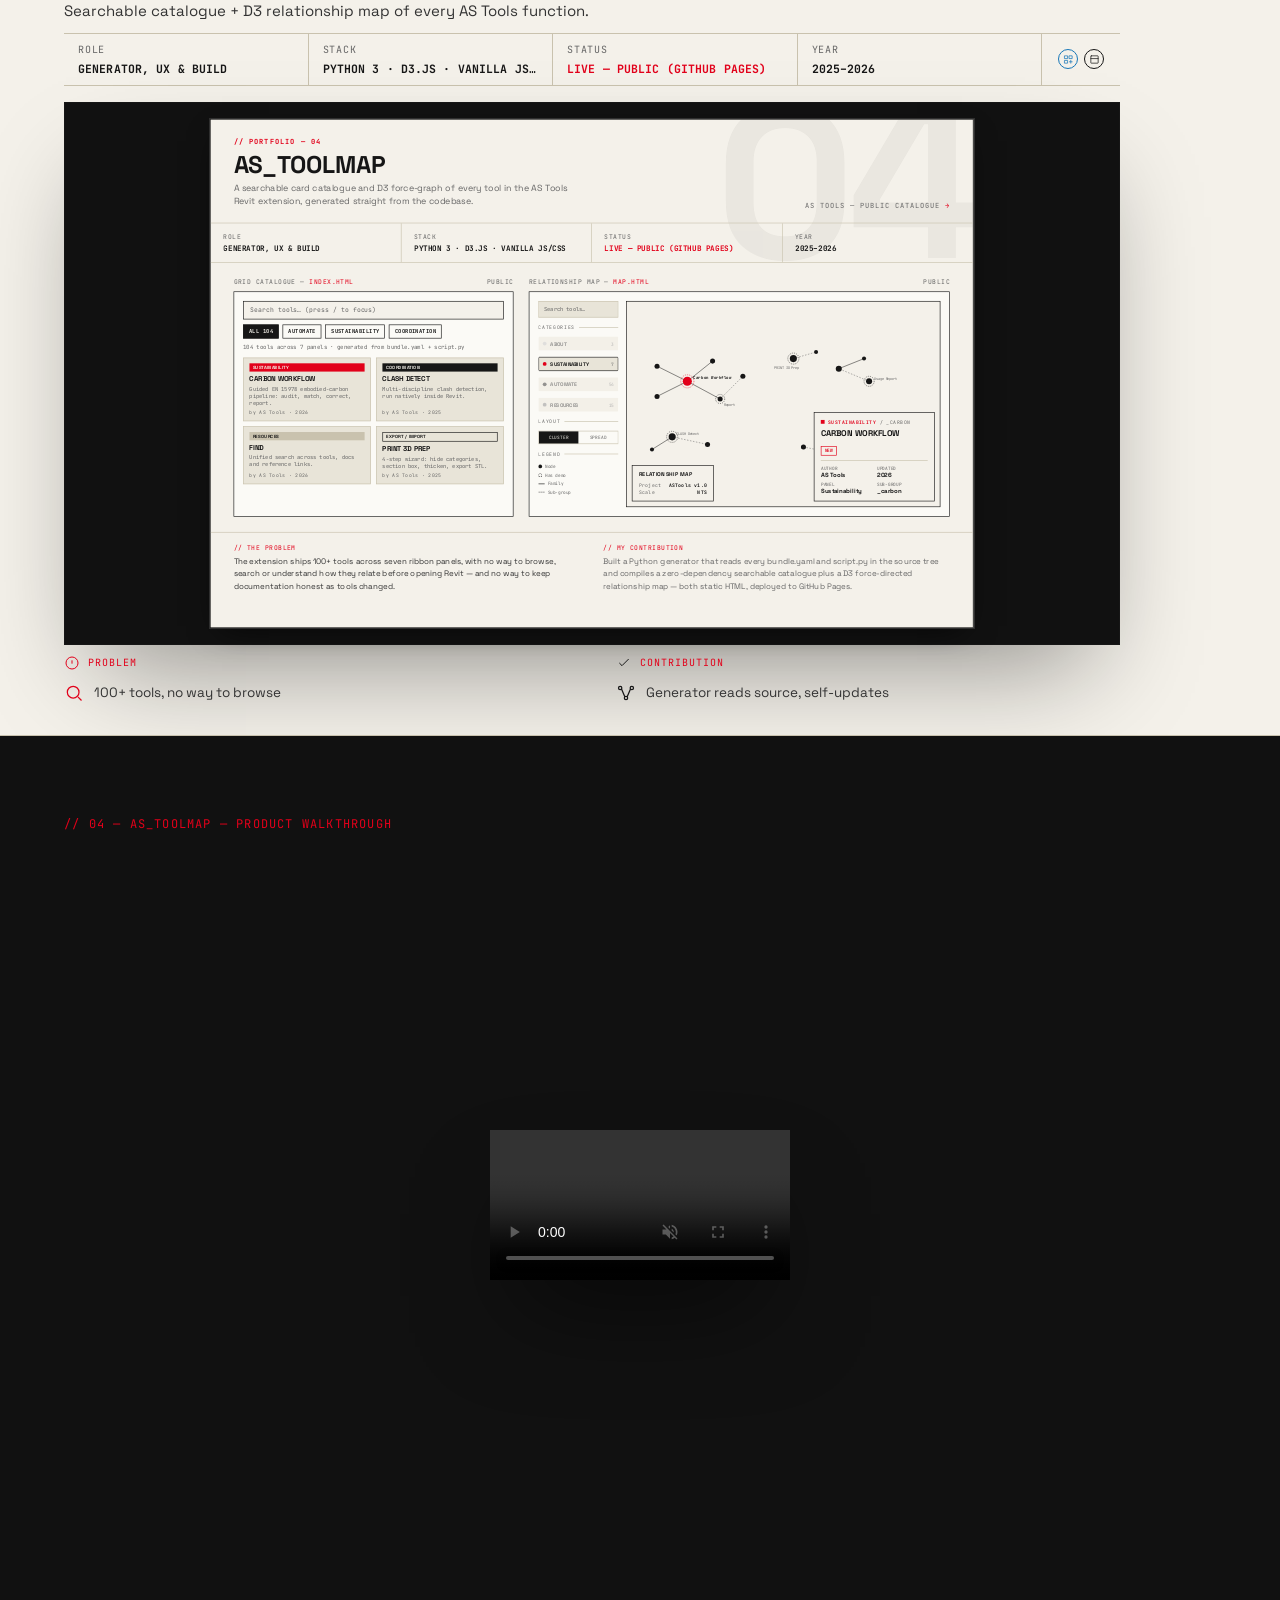
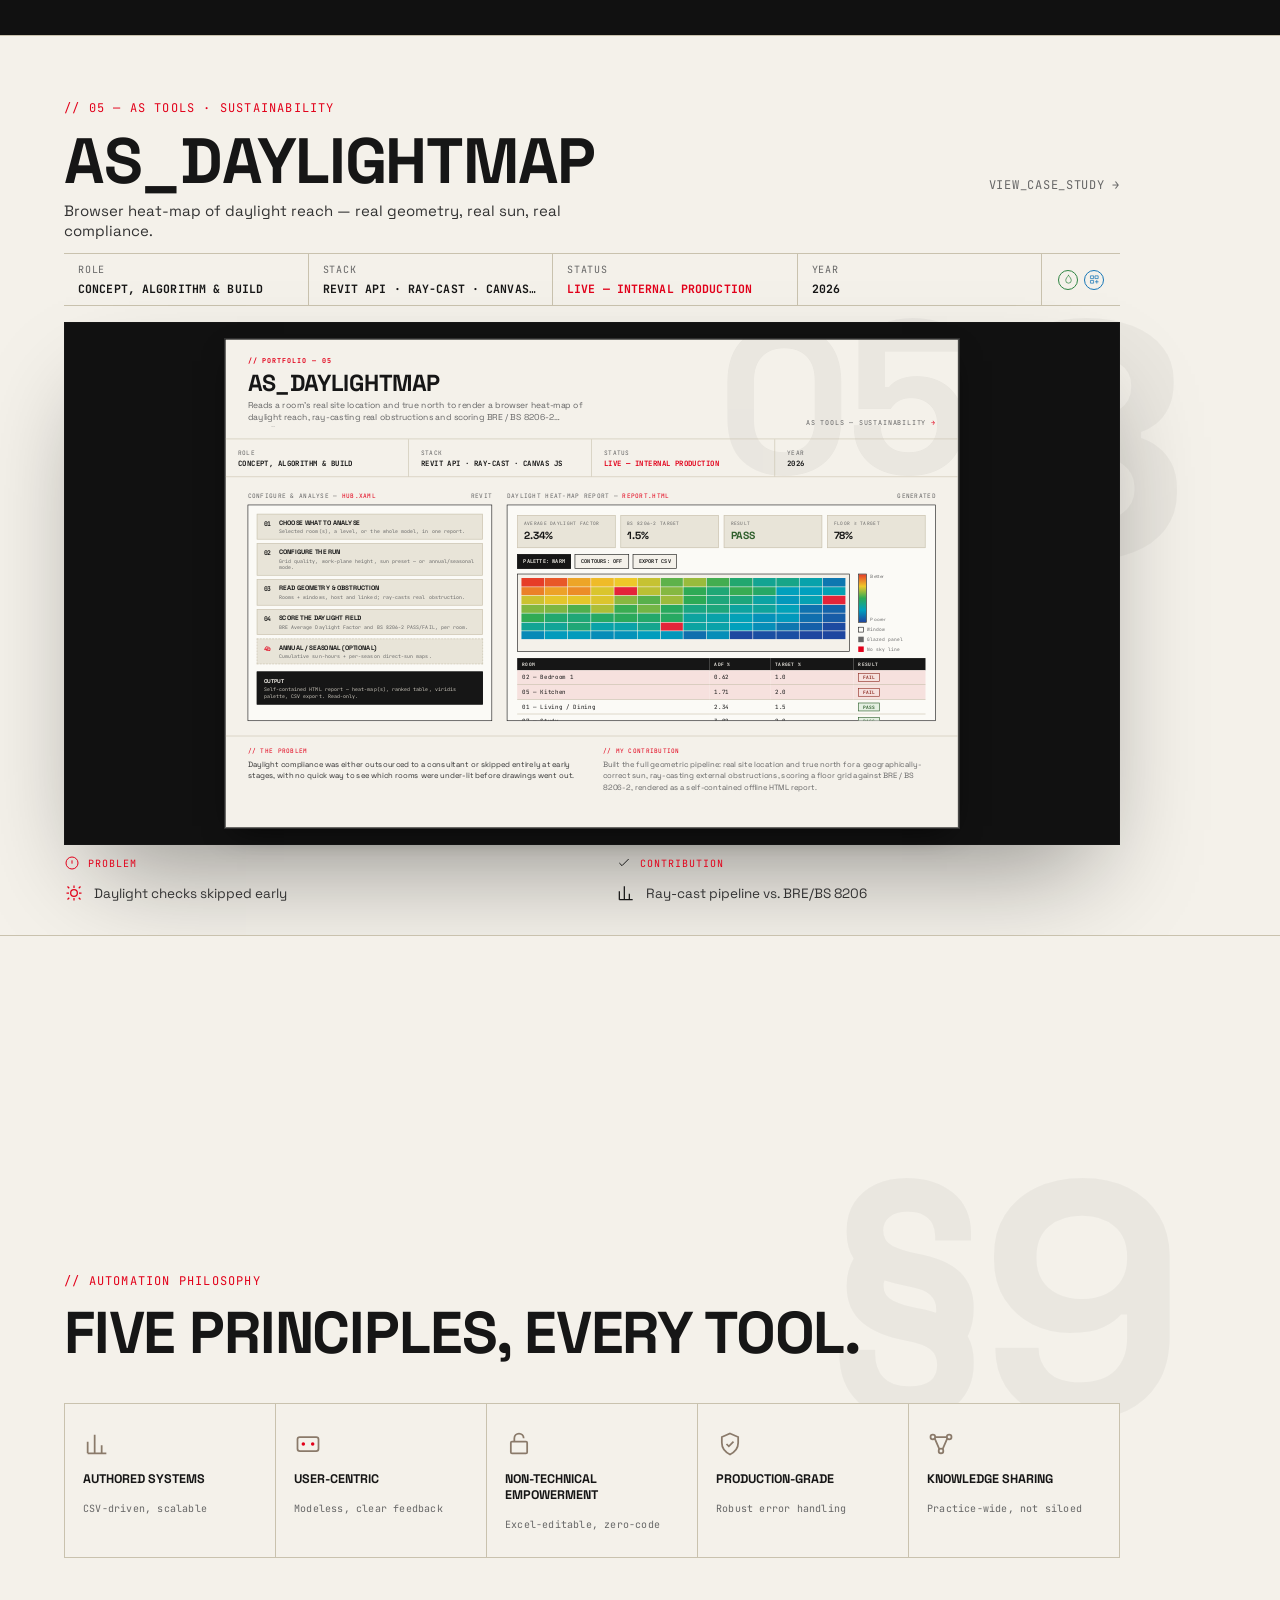
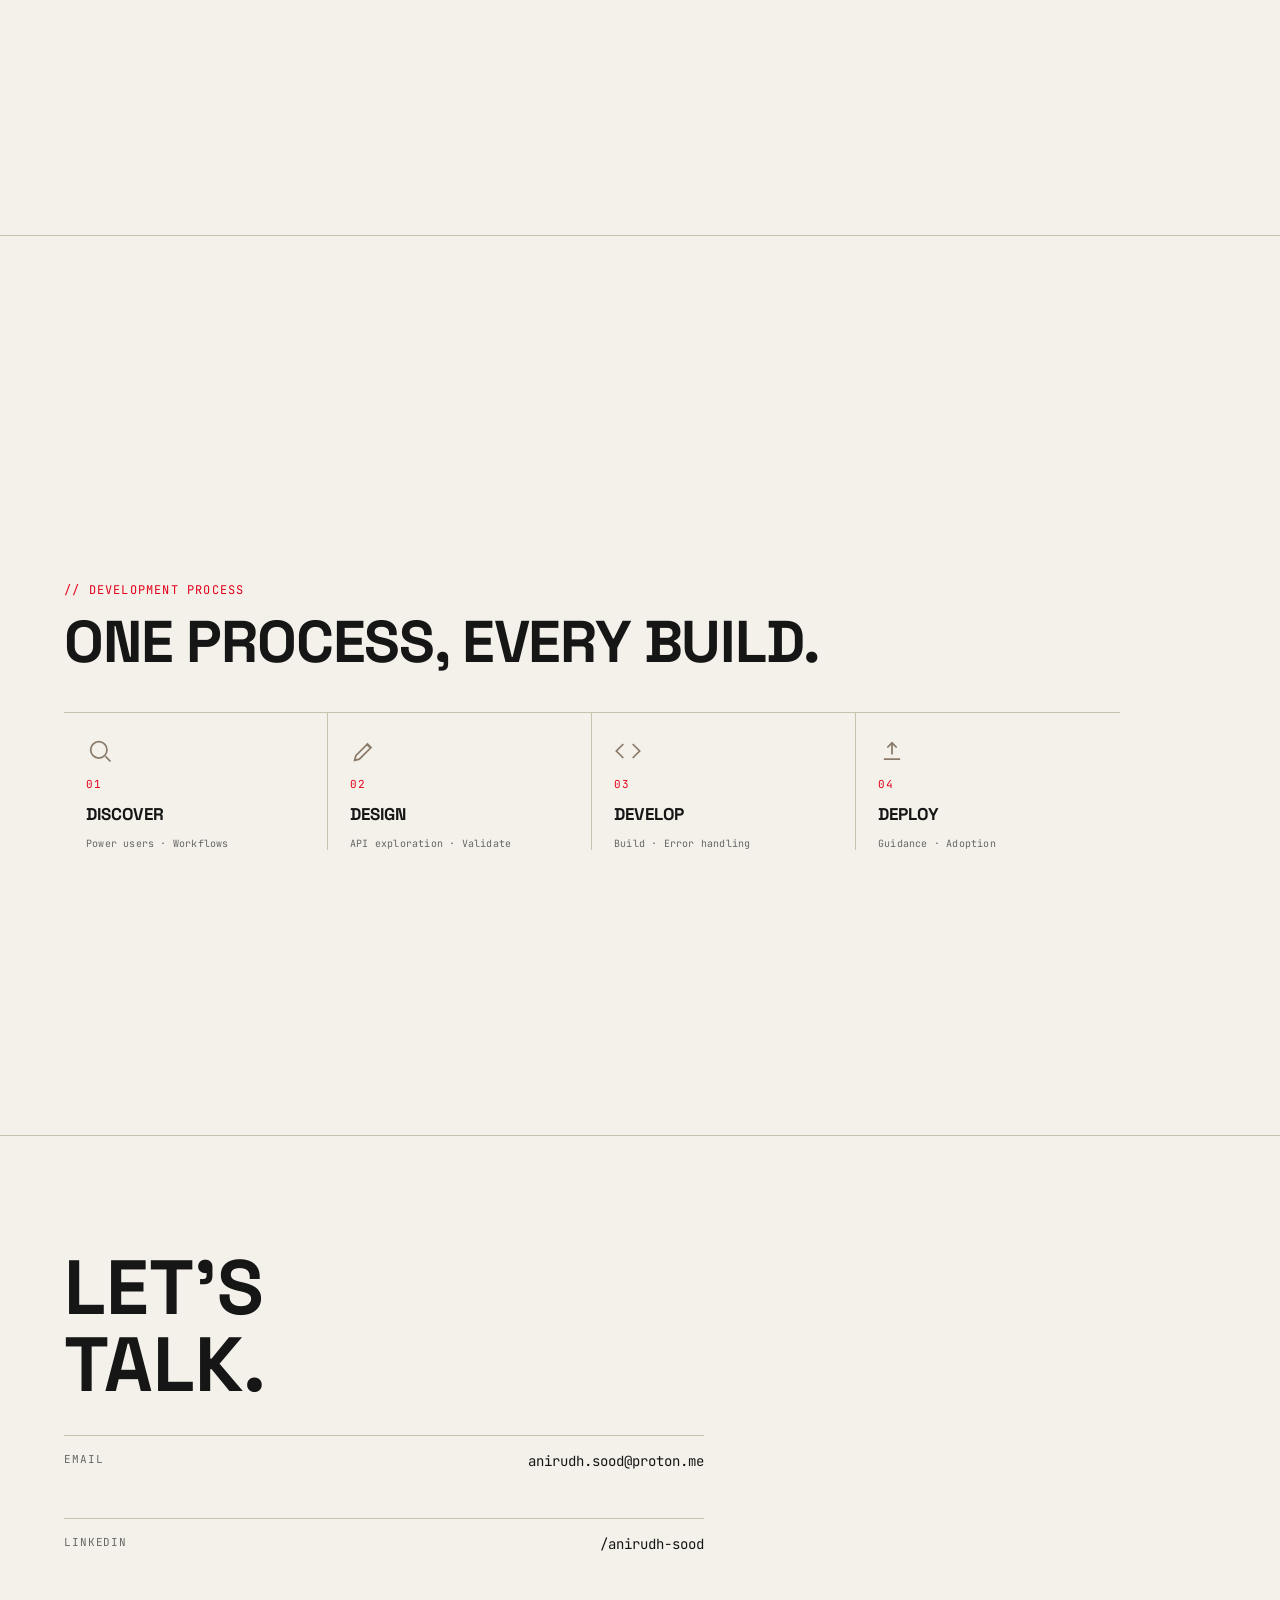
==== commit 274364db: "COMMIT" ====
--- a/Portfolio.html
+++ b/Portfolio.html
@@ -64,9 +64,41 @@
 .persona-badge{width:20px;height:20px;border-radius:50%;border:1px solid var(--line);display:flex;align-items:center;justify-content:center;flex-shrink:0}
 .persona-badge .icon{width:11px;height:11px;stroke:var(--signal);stroke-width:1.6;fill:none;stroke-linecap:round;stroke-linejoin:round}
 .persona-key-row{position:relative;z-index:1;display:flex;gap:1px;background:var(--line);border:1px solid var(--line);margin-top:34px}
-.persona-key-tile{flex:1;background:var(--paper);padding:22px 12px;display:flex;flex-direction:column;align-items:center;gap:14px;text-align:center}
-.persona-key-tile .icon{width:30px;height:30px;stroke:var(--ink);stroke-width:1.3;fill:none;stroke-linecap:round;stroke-linejoin:round}
+.persona-key-tile{flex:1;background:var(--paper);padding:22px 12px 26px;display:flex;flex-direction:column;align-items:center;gap:14px;text-align:center;position:relative;border:none;font:inherit;cursor:pointer;transition:background var(--t) var(--ease)}
+.persona-key-tile .icon{width:30px;height:30px;stroke:var(--ink);stroke-width:1.3;fill:none;stroke-linecap:round;stroke-linejoin:round;transition:transform var(--t) var(--ease)}
 .persona-key-tile span{font-family:'JetBrains Mono',monospace;font-size:10px;letter-spacing:.04em;text-transform:uppercase;color:var(--muted);line-height:1.3}
+.persona-key-tile .cnt{position:absolute;top:10px;right:12px;font-family:'JetBrains Mono',monospace;font-size:9px;letter-spacing:.06em;color:var(--muted);opacity:.7}
+.persona-key-tile::after{content:"";position:absolute;left:0;right:0;bottom:0;height:3px;background:var(--p-color);transform:scaleX(0);transform-origin:left center;transition:transform var(--t) var(--ease)}
+.persona-key-tile:hover{background:var(--card)}
+.persona-key-tile:hover .icon{transform:translateY(-3px)}
+.persona-key-tile[aria-pressed="true"]{background:var(--card)}
+.persona-key-tile[aria-pressed="true"]::after{transform:scaleX(1)}
+.persona-key-tile[aria-pressed="true"] span{color:var(--ink);font-weight:700}
+.persona-key-tile[aria-pressed="true"] .cnt{color:var(--p-color);opacity:1;font-weight:700}
+.pf-results{position:relative;z-index:1;border:1px solid var(--line);border-top:none;overflow:hidden;max-height:0;transition:max-height var(--t-slow) var(--ease)}
+.pf-results.open{max-height:520px}
+.pf-hint{position:relative;z-index:1;font-family:'JetBrains Mono',monospace;font-size:10.5px;letter-spacing:.06em;text-transform:uppercase;color:var(--muted);margin-top:12px}
+.pf-row{display:flex;align-items:center;gap:22px;padding:14px 18px;border-top:1px solid var(--line);text-decoration:none;color:var(--ink);background:var(--paper);opacity:0;transform:translateY(8px);transition:opacity var(--t) var(--ease) var(--d,0ms),transform var(--t) var(--ease) var(--d,0ms),background var(--t-fast) var(--ease)}
+.pf-results.open .pf-row{opacity:1;transform:none}
+.pf-row:first-child{border-top:none}
+.pf-row:hover{background:var(--ink);color:var(--paper)}
+.pf-row:hover .pf-d{color:#bbb}
+.pf-row .pf-n{font-family:'JetBrains Mono',monospace;font-size:11px;color:var(--signal);flex-shrink:0;width:22px}
+.pf-row .pf-t{font-size:15px;font-weight:700;text-transform:uppercase;flex-shrink:0;min-width:210px}
+.pf-row .pf-d{font-size:13px;color:#333;flex:1;min-width:0;overflow:hidden;text-overflow:ellipsis;white-space:nowrap;transition:color var(--t-fast) var(--ease)}
+.pf-row .pf-go{font-family:'JetBrains Mono',monospace;font-size:11px;letter-spacing:.06em;flex-shrink:0}
+.pf-chip{position:fixed;left:48px;bottom:28px;z-index:30;display:none;align-items:center;gap:14px;background:var(--ink);color:var(--paper);font-family:'JetBrains Mono',monospace;font-size:11px;letter-spacing:.07em;text-transform:uppercase;padding:11px 16px}
+body.pf-on .pf-chip{display:flex}
+.pf-chip b{color:var(--signal);font-weight:700}
+.pf-chip button{font:inherit;background:none;border:1px solid rgba(244,241,234,.35);color:var(--paper);padding:4px 9px;cursor:pointer;transition:background var(--t-fast) var(--ease),border-color var(--t-fast) var(--ease)}
+.pf-chip button:hover{background:var(--signal);border-color:var(--signal)}
+.proj.pf-dim>*:not(.index-num){opacity:.2;filter:grayscale(1);transition:opacity var(--t) var(--ease),filter var(--t) var(--ease)}
+.proj .persona-badge{transition:opacity var(--t) var(--ease),transform var(--t) var(--ease),background var(--t) var(--ease);cursor:pointer}
+.proj .persona-badge:hover{transform:scale(1.18)}
+.proj.pf-focus .persona-badge{opacity:.22}
+.proj.pf-focus .persona-badge.pf-hit{opacity:1;transform:scale(1.25);background:var(--card)}
+#rail a{transition:color var(--t-fast) var(--ease),opacity var(--t) var(--ease)}
+#rail a.pf-off{opacity:.25}
 .p-director{--p-color:#161616}
 .p-architect{--p-color:oklch(55% 0.13 25)}
 .p-designer{--p-color:oklch(55% 0.13 70)}
@@ -172,9 +204,25 @@
 .icon.warn{stroke:var(--signal)}
 
 .domain-grid{position:relative;z-index:1;display:grid;grid-template-columns:repeat(6,1fr);gap:1px;background:var(--line);margin-top:36px;border:1px solid var(--line)}
-.domain-card{background:var(--paper);padding:24px 16px;display:flex;flex-direction:column;gap:14px;min-height:150px}
+.domain-card{background:var(--paper);padding:24px 16px;display:flex;flex-direction:column;gap:14px;min-height:132px;transition:background var(--t) var(--ease)}
 .domain-card h3{font-size:13px;font-weight:700;text-transform:uppercase;line-height:1.2}
 .domain-card .tags{font-family:'JetBrains Mono',monospace;font-size:9.5px;color:var(--muted);letter-spacing:.03em}
+.domain-card.lit{background:var(--card)}
+.pmx{position:relative;z-index:1;display:grid;grid-template-columns:170px repeat(6,1fr);border:1px solid var(--line);border-top:none;font-family:'JetBrains Mono',monospace}
+.pmx>*{border-top:1px solid var(--line);display:flex;align-items:center;justify-content:center;padding:9px 6px;transition:background var(--t-fast) var(--ease),opacity var(--t-fast) var(--ease)}
+.pmx .pmx-corner,.pmx .pmx-ch{font-size:9px;letter-spacing:.08em;text-transform:uppercase;color:var(--muted);border-top:none;text-align:center;line-height:1.25}
+.pmx .pmx-corner{justify-content:flex-start;color:var(--signal)}
+.pmx .pmx-rh{justify-content:flex-start;gap:9px;font-size:10px;letter-spacing:.04em;text-transform:uppercase;color:var(--muted);padding-left:12px}
+.pmx .pmx-rh svg{width:16px;height:16px;stroke:var(--p-color);fill:none;stroke-width:1.4;stroke-linecap:round;stroke-linejoin:round;flex-shrink:0}
+.pmx .pmx-c{cursor:default}
+.pmx .pmx-c i{width:9px;height:9px;background:var(--line);display:block;transition:transform var(--t) var(--ease),background var(--t) var(--ease)}
+.pmx .pmx-c.on i{background:var(--p-color)}
+.pmx.act .pmx-c:not(.hl){opacity:.3}
+.pmx.act .pmx-rh:not(.hl),.pmx.act .pmx-ch:not(.hl){opacity:.35}
+.pmx .pmx-c.hl.on i{transform:scale(1.5)}
+.pmx .pmx-c.hl{background:var(--card)}
+.pmx .pmx-rh.hl,.pmx .pmx-ch.hl{color:var(--ink);font-weight:700}
+.pmx-cap{position:relative;z-index:1;font-family:'JetBrains Mono',monospace;font-size:10px;letter-spacing:.06em;text-transform:uppercase;color:var(--muted);margin-top:10px}
 
 .bridge-row{position:relative;z-index:1;display:grid;grid-template-columns:1fr auto 1fr;align-items:center;gap:24px;margin-top:40px}
 .bridge-block{border:1px solid var(--line);padding:26px 24px;display:flex;flex-direction:column;gap:16px}
@@ -281,6 +329,8 @@
     <div class="domain-card"><svg class="icon" viewBox="0 0 24 24"><rect x="4" y="4" width="16" height="4"/><rect x="4" y="10" width="16" height="4"/><rect x="4" y="16" width="16" height="4"/></svg><h3>Libraries / Systems</h3><div class="tags">Rendering · Workflows</div></div>
     <div class="domain-card"><svg class="icon" viewBox="0 0 24 24"><path d="M12 3l7 3v5c0 5-3 8-7 10-4-2-7-5-7-10V6z"/></svg><h3>Training &amp; Governance</h3><div class="tags">Standards · Adoption</div></div>
   </div>
+  <div class="pmx" id="pmx"></div>
+  <div class="pmx-cap" id="pmxCap">// Hover a domain or a persona to trace the overlap</div>
 </section>
 
 <section class="narrative" id="focus" data-screen-label="Focus">
@@ -372,14 +422,16 @@
   <div class="index-num">§6</div>
   <div class="narrative-eyebrow">// DIGITAL LEADERSHIP — PERSONA FRAMEWORK</div>
   <h2>One glyph per persona, threaded through every project.</h2>
-  <p class="lede">Every case study ahead is tagged by the roles it was built for.</p>
+  <p class="lede">Select a persona to filter the five case studies by the roles they were built for.</p>
   <div class="persona-key-row">
-    <div class="persona-key-tile p-director"><svg class="icon" viewBox="0 0 24 24"><rect x="4" y="4" width="16" height="16" rx="1"/><path d="M4 10h16"/></svg><span>Director</span></div>
-    <div class="persona-key-tile p-architect"><svg class="icon" viewBox="0 0 24 24"><path d="M4 20V10l8-6 8 6v10"/><path d="M9 20v-6h6v6"/></svg><span>Project Architect</span></div>
-    <div class="persona-key-tile p-designer"><svg class="icon" viewBox="0 0 24 24"><circle cx="12" cy="12" r="3"/><path d="M12 3v3M12 18v3M3 12h3M18 12h3M5.6 5.6l2 2M16.4 16.4l2 2M18.4 5.6l-2 2M7.6 16.4l-2 2"/></svg><span>Designer</span></div>
-    <div class="persona-key-tile p-techarch"><svg class="icon" viewBox="0 0 24 24"><path d="M4 4h6v6H4zM14 4h6v6h-6zM4 14h6v6H4z"/><path d="M14 17h6M17 14v6"/></svg><span>Technical Architect</span></div>
-    <div class="persona-key-tile p-sustain"><svg class="icon" viewBox="0 0 24 24"><path d="M12 3c3 4 6 7 6 11a6 6 0 0 1-12 0c0-4 3-7 6-11z"/></svg><span>Sustainability Expert</span></div>
-  </div>
+    <button type="button" class="persona-key-tile p-director" data-p="p-director" aria-pressed="false"><svg class="icon" viewBox="0 0 24 24"><rect x="4" y="4" width="16" height="16" rx="1"/><path d="M4 10h16"/></svg><span>Director</span><em class="cnt"></em></button>
+    <button type="button" class="persona-key-tile p-architect" data-p="p-architect" aria-pressed="false"><svg class="icon" viewBox="0 0 24 24"><path d="M4 20V10l8-6 8 6v10"/><path d="M9 20v-6h6v6"/></svg><span>Project Architect</span><em class="cnt"></em></button>
+    <button type="button" class="persona-key-tile p-designer" data-p="p-designer" aria-pressed="false"><svg class="icon" viewBox="0 0 24 24"><circle cx="12" cy="12" r="3"/><path d="M12 3v3M12 18v3M3 12h3M18 12h3M5.6 5.6l2 2M16.4 16.4l2 2M18.4 5.6l-2 2M7.6 16.4l-2 2"/></svg><span>Designer</span><em class="cnt"></em></button>
+    <button type="button" class="persona-key-tile p-techarch" data-p="p-techarch" aria-pressed="false"><svg class="icon" viewBox="0 0 24 24"><path d="M4 4h6v6H4zM14 4h6v6h-6zM4 14h6v6H4z"/><path d="M14 17h6M17 14v6"/></svg><span>Technical Architect</span><em class="cnt"></em></button>
+    <button type="button" class="persona-key-tile p-sustain" data-p="p-sustain" aria-pressed="false"><svg class="icon" viewBox="0 0 24 24"><path d="M12 3c3 4 6 7 6 11a6 6 0 0 1-12 0c0-4 3-7 6-11z"/></svg><span>Sustainability Expert</span><em class="cnt"></em></button>
+  </div>
+  <div class="pf-results" id="pfResults"></div>
+  <div class="pf-hint" id="pfHint">// Click a persona to filter · click again to clear</div>
 </section>
 
 <section class="narrative" id="projects-intro" data-screen-label="Projects">
@@ -588,6 +640,7 @@
   <div class="case-bar"><span class="ct" id="caseTitle"></span><a id="caseNew" href="#" target="_blank" rel="noopener">Open in new tab ↗</a><button type="button" id="caseClose">Close ✕</button></div>
   <iframe id="caseFrame" title="Case study"></iframe>
 </div>
+<div class="pf-chip" id="pfChip">Filtered by <b id="pfChipName"></b><span id="pfChipCount"></span><button type="button" id="pfClear">Clear ✕</button></div>
 <footer><span>© ANIRUDH SOOD, REV.2026</span><span>COORD: 51.5074° N, 0.1278° W</span></footer>
 
 <script>
@@ -793,6 +846,159 @@
     dio.observe(document.getElementById('dashboard'));
   }
 })();
+
+/* ---------- persona filter ---------- */
+(function(){
+  var keyRow = document.querySelector('.persona-key-row');
+  if(!keyRow) return;
+  var NAMES = {'p-director':'Director','p-architect':'Project Architect','p-designer':'Designer','p-techarch':'Technical Architect','p-sustain':'Sustainability Expert'};
+  var KEYS = Object.keys(NAMES);
+  var tiles = Array.prototype.slice.call(keyRow.querySelectorAll('.persona-key-tile'));
+  var resultsEl = document.getElementById('pfResults'), hintEl = document.getElementById('pfHint');
+  var chipName = document.getElementById('pfChipName'), chipCount = document.getElementById('pfChipCount');
+
+  var projects = Array.prototype.slice.call(document.querySelectorAll('.proj')).map(function(sec){
+    var badges = Array.prototype.slice.call(sec.querySelectorAll('.persona-badge'));
+    var tags = badges.map(function(b){
+      return KEYS.filter(function(k){ return b.classList.contains(k); })[0];
+    }).filter(Boolean);
+    badges.forEach(function(b){
+      b.setAttribute('role','button');
+      b.setAttribute('tabindex','0');
+      var k = KEYS.filter(function(x){ return b.classList.contains(x); })[0];
+      b.setAttribute('aria-label','Filter by ' + (NAMES[k] || 'persona'));
+    });
+    return {
+      el: sec, id: sec.id, tags: tags, badges: badges,
+      num: (sec.querySelector('.index-num') || {}).textContent || '',
+      title: (sec.querySelector('.proj-head h2') || {}).textContent || '',
+      desc: (sec.querySelector('.proj-desc') || {}).textContent || '',
+      rail: document.querySelector('#rail a[href="#' + sec.id + '"]')
+    };
+  });
+
+  tiles.forEach(function(t){
+    var k = t.dataset.p;
+    t.querySelector('.cnt').textContent = projects.filter(function(p){ return p.tags.indexOf(k) > -1; }).length + '/' + projects.length;
+  });
+
+  var active = null;
+
+  function render(){
+    tiles.forEach(function(t){ t.setAttribute('aria-pressed', String(t.dataset.p === active)); });
+    document.body.classList.toggle('pf-on', !!active);
+    var matched = projects.filter(function(p){ return !active || p.tags.indexOf(active) > -1; });
+
+    projects.forEach(function(p){
+      var hit = !active || p.tags.indexOf(active) > -1;
+      p.el.classList.toggle('pf-dim', !hit);
+      p.el.classList.toggle('pf-focus', !!active && hit);
+      p.badges.forEach(function(b){ b.classList.toggle('pf-hit', !!active && b.classList.contains(active)); });
+      if(p.rail) p.rail.classList.toggle('pf-off', !hit);
+    });
+
+    if(!active){
+      resultsEl.classList.remove('open');
+      hintEl.textContent = '// Click a persona to filter · click again to clear';
+      setTimeout(function(){ if(!active) resultsEl.innerHTML = ''; }, 300);
+      return;
+    }
+    chipName.textContent = NAMES[active];
+    chipCount.textContent = matched.length + ' of ' + projects.length + ' projects';
+    hintEl.textContent = '// ' + matched.length + ' of ' + projects.length + ' case studies built for the ' + NAMES[active] + ' · click the persona again to clear';
+    resultsEl.innerHTML = matched.map(function(p, i){
+      return '<a class="pf-row" href="#' + p.id + '" style="--d:' + (i * 55) + 'ms"><span class="pf-n">' + p.num + '</span><span class="pf-t">' + p.title + '</span><span class="pf-d">' + p.desc + '</span><span class="pf-go">JUMP →</span></a>';
+    }).join('');
+    requestAnimationFrame(function(){ resultsEl.classList.add('open'); });
+  }
+
+  function setPersona(k){ active = (active === k) ? null : k; render(); }
+
+  tiles.forEach(function(t){ t.addEventListener('click', function(){ setPersona(t.dataset.p); }); });
+  document.getElementById('pfClear').addEventListener('click', function(){ active = null; render(); });
+  document.addEventListener('keydown', function(e){
+    if(e.key === 'Escape' && active && !document.getElementById('caseOverlay').classList.contains('open')){ active = null; render(); }
+  });
+
+  projects.forEach(function(p){
+    p.badges.forEach(function(b){
+      var k = KEYS.filter(function(x){ return b.classList.contains(x); })[0];
+      function go(){
+        active = k; render();
+        var target = document.getElementById('personas');
+        if(target) window.scrollTo({top: target.getBoundingClientRect().top + window.scrollY, behavior: RM ? 'auto' : 'smooth'});
+      }
+      b.addEventListener('click', go);
+      b.addEventListener('keydown', function(e){ if(e.key === 'Enter' || e.key === ' '){ e.preventDefault(); go(); } });
+    });
+  });
+})();
+
+/* ---------- persona x domain matrix ---------- */
+(function(){
+  var mx = document.getElementById('pmx');
+  if(!mx) return;
+  var cap = document.getElementById('pmxCap');
+  var cards = Array.prototype.slice.call(document.querySelectorAll('#context .domain-card'));
+  var COLS = ['Strategy','Delivery','Automation &amp; AI','Analytics','Libraries','Governance'];
+  var ROWS = [
+    {c:'p-director', n:'Director', d:[0,1,2,5], svg:'<rect x="4" y="4" width="16" height="16" rx="1"/><path d="M4 10h16"/>'},
+    {c:'p-architect', n:'Project Architect', d:[1,2,4,5], svg:'<path d="M4 20V10l8-6 8 6v10"/><path d="M9 20v-6h6v6"/>'},
+    {c:'p-designer', n:'Designer', d:[2,3,4], svg:'<circle cx="12" cy="12" r="3"/><path d="M12 3v3M12 18v3M3 12h3M18 12h3M5.6 5.6l2 2M16.4 16.4l2 2M18.4 5.6l-2 2M7.6 16.4l-2 2"/>'},
+    {c:'p-techarch', n:'Technical Architect', d:[1,2,3,4,5], svg:'<path d="M4 4h6v6H4zM14 4h6v6h-6zM4 14h6v6H4z"/><path d="M14 17h6M17 14v6"/>'},
+    {c:'p-sustain', n:'Sustainability Expert', d:[2,3], svg:'<path d="M12 3c3 4 6 7 6 11a6 6 0 0 1-12 0c0-4 3-7 6-11z"/>'}
+  ];
+  var html = '<div class="pmx-corner">// Persona × Domain</div>' + COLS.map(function(c, i){
+    return '<div class="pmx-ch" data-col="' + i + '">' + c + '</div>';
+  }).join('');
+  ROWS.forEach(function(r, ri){
+    html += '<div class="pmx-rh ' + r.c + '" data-row="' + ri + '"><svg viewBox="0 0 24 24">' + r.svg + '</svg>' + r.n + '</div>';
+    for(var ci = 0; ci < 6; ci++){
+      html += '<div class="pmx-c ' + r.c + (r.d.indexOf(ci) > -1 ? ' on' : '') + '" data-row="' + ri + '" data-col="' + ci + '"><i></i></div>';
+    }
+  });
+  mx.innerHTML = html;
+
+  var cells = Array.prototype.slice.call(mx.querySelectorAll('.pmx-c'));
+  var heads = Array.prototype.slice.call(mx.querySelectorAll('.pmx-ch,.pmx-rh'));
+  function clear(){
+    mx.classList.remove('act');
+    cells.concat(heads).forEach(function(e){ e.classList.remove('hl'); });
+    cards.forEach(function(c){ c.classList.remove('lit'); });
+    cap.innerHTML = '// Hover a domain or a persona to trace the overlap';
+  }
+  function highlight(row, col){
+    mx.classList.add('act');
+    cells.forEach(function(e){
+      e.classList.toggle('hl', (row != null && +e.dataset.row === row) || (col != null && +e.dataset.col === col));
+    });
+    heads.forEach(function(h){
+      h.classList.toggle('hl', (h.dataset.row != null && row != null && +h.dataset.row === row) || (h.dataset.col != null && col != null && +h.dataset.col === col));
+    });
+    cards.forEach(function(c, i){ c.classList.toggle('lit', col != null && i === col); });
+    if(row != null && col == null){
+      var r = ROWS[row];
+      cap.innerHTML = '// ' + r.n + ' — active across ' + r.d.length + ' of 6 domains: ' + r.d.map(function(i){ return COLS[i]; }).join(', ');
+    } else if(col != null){
+      var who = ROWS.filter(function(r){ return r.d.indexOf(col) > -1; }).map(function(r){ return r.n; });
+      cap.innerHTML = '// ' + COLS[col] + ' — serves ' + who.length + ' personas: ' + who.join(', ');
+    }
+  }
+  cells.forEach(function(e){
+    e.addEventListener('mouseenter', function(){ highlight(+e.dataset.row, +e.dataset.col); });
+  });
+  mx.querySelectorAll('.pmx-rh').forEach(function(h){
+    h.addEventListener('mouseenter', function(){ highlight(+h.dataset.row, null); });
+  });
+  mx.querySelectorAll('.pmx-ch').forEach(function(h){
+    h.addEventListener('mouseenter', function(){ highlight(null, +h.dataset.col); });
+  });
+  cards.forEach(function(c, i){
+    c.addEventListener('mouseenter', function(){ highlight(null, i); });
+    c.addEventListener('mouseleave', clear);
+  });
+  mx.addEventListener('mouseleave', clear);
+})();
 })();
 </script>
 </body>
